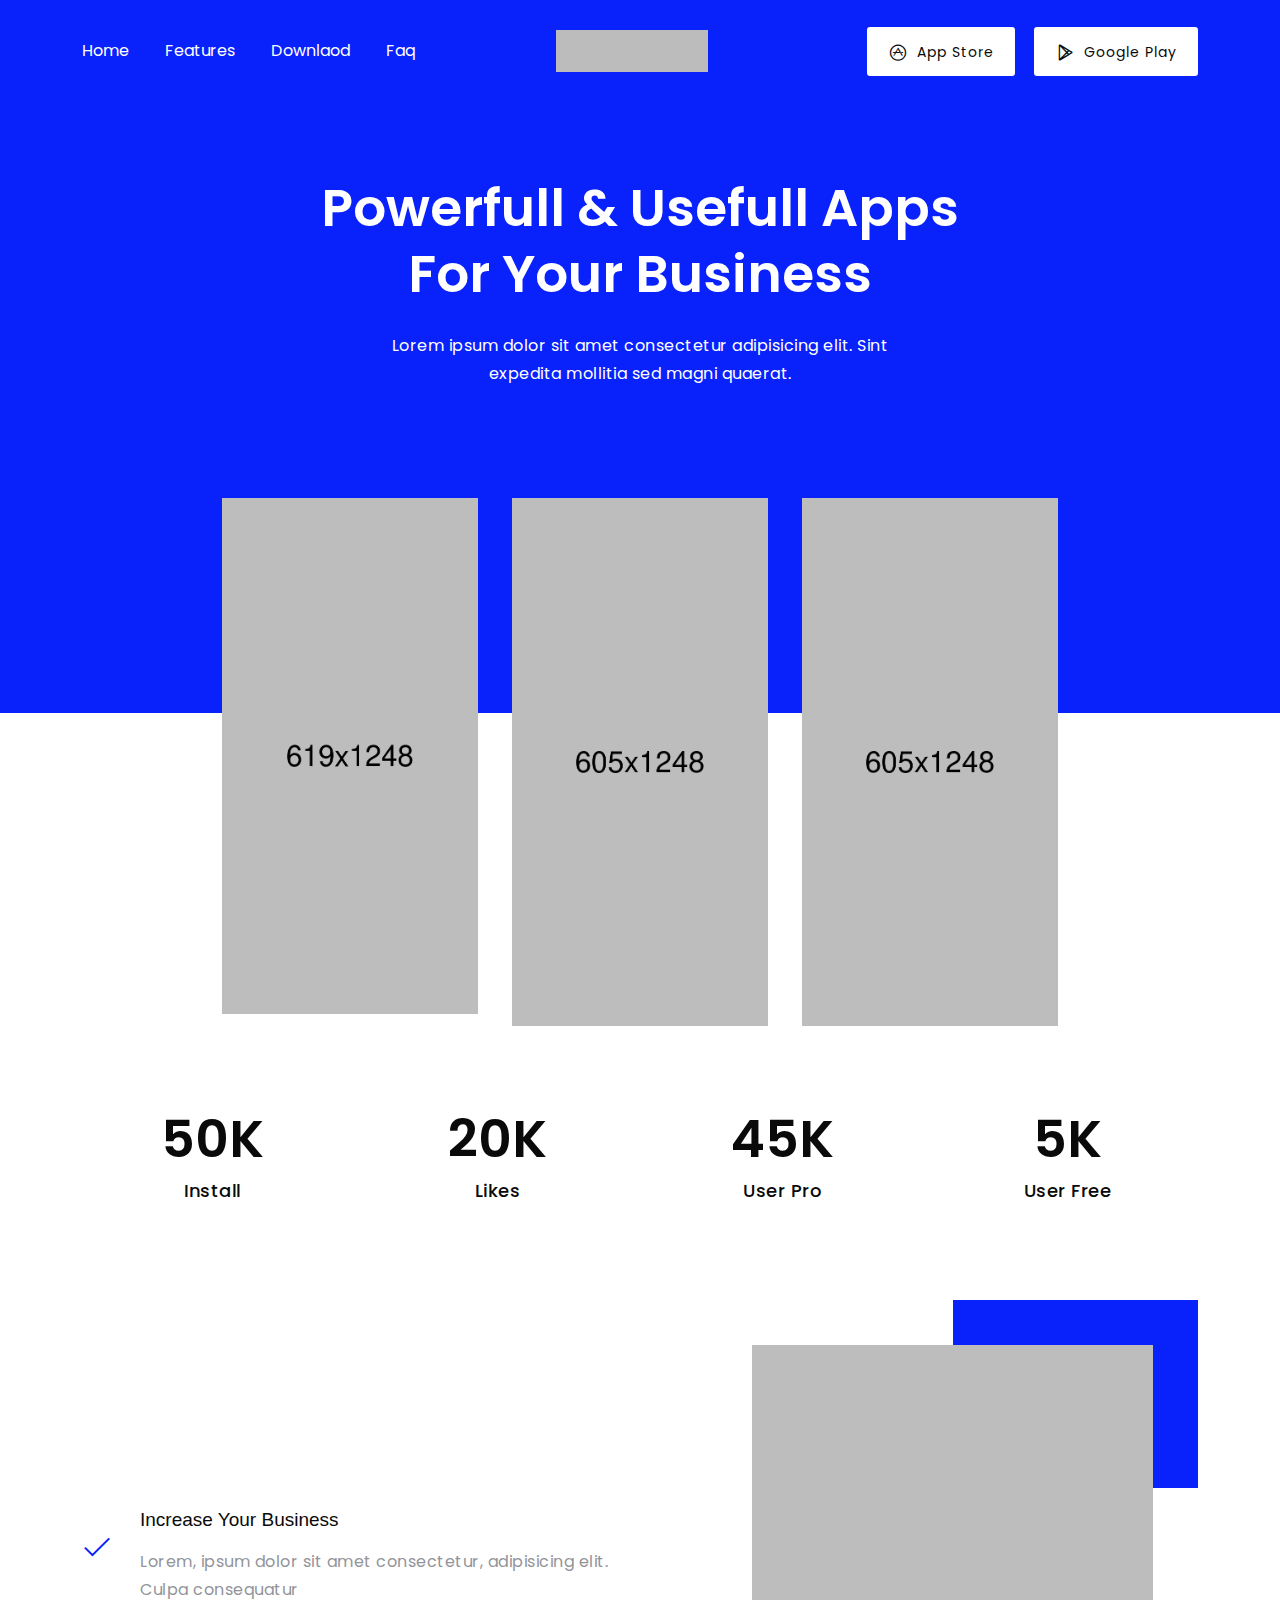
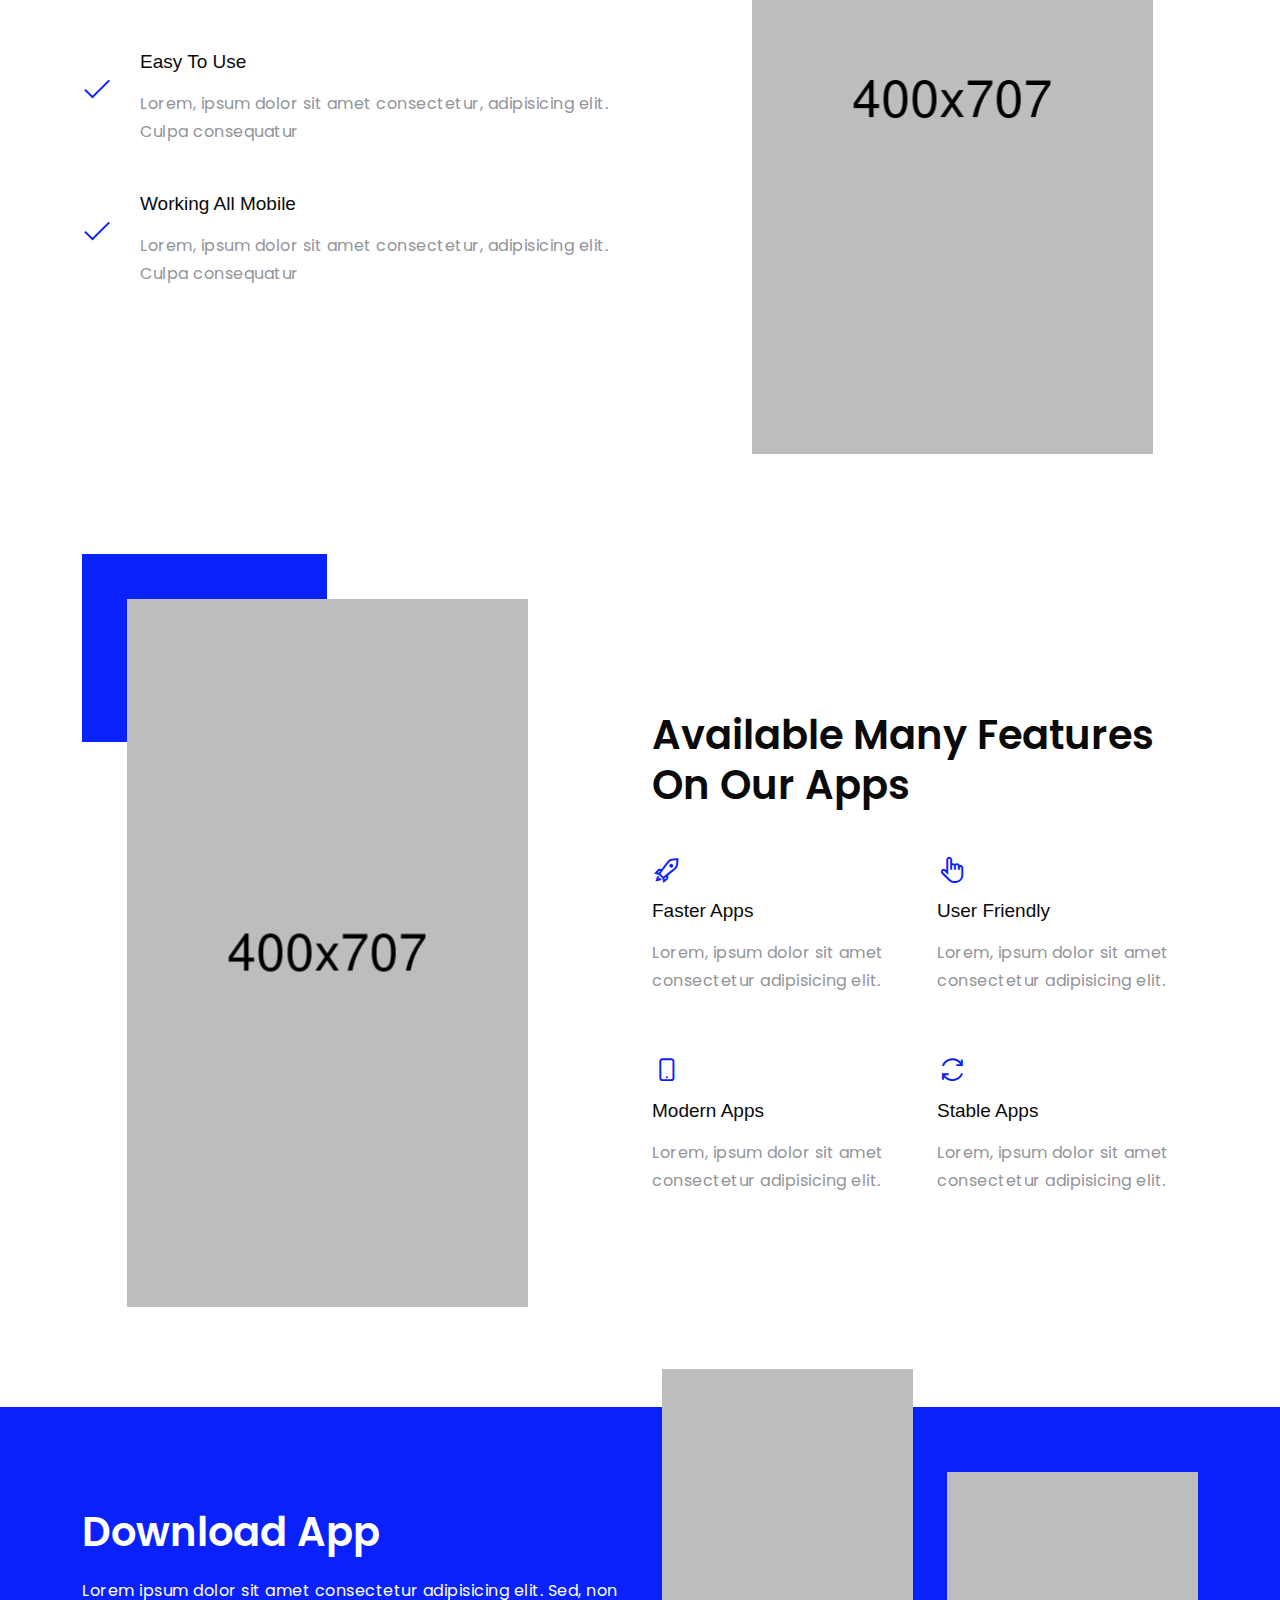
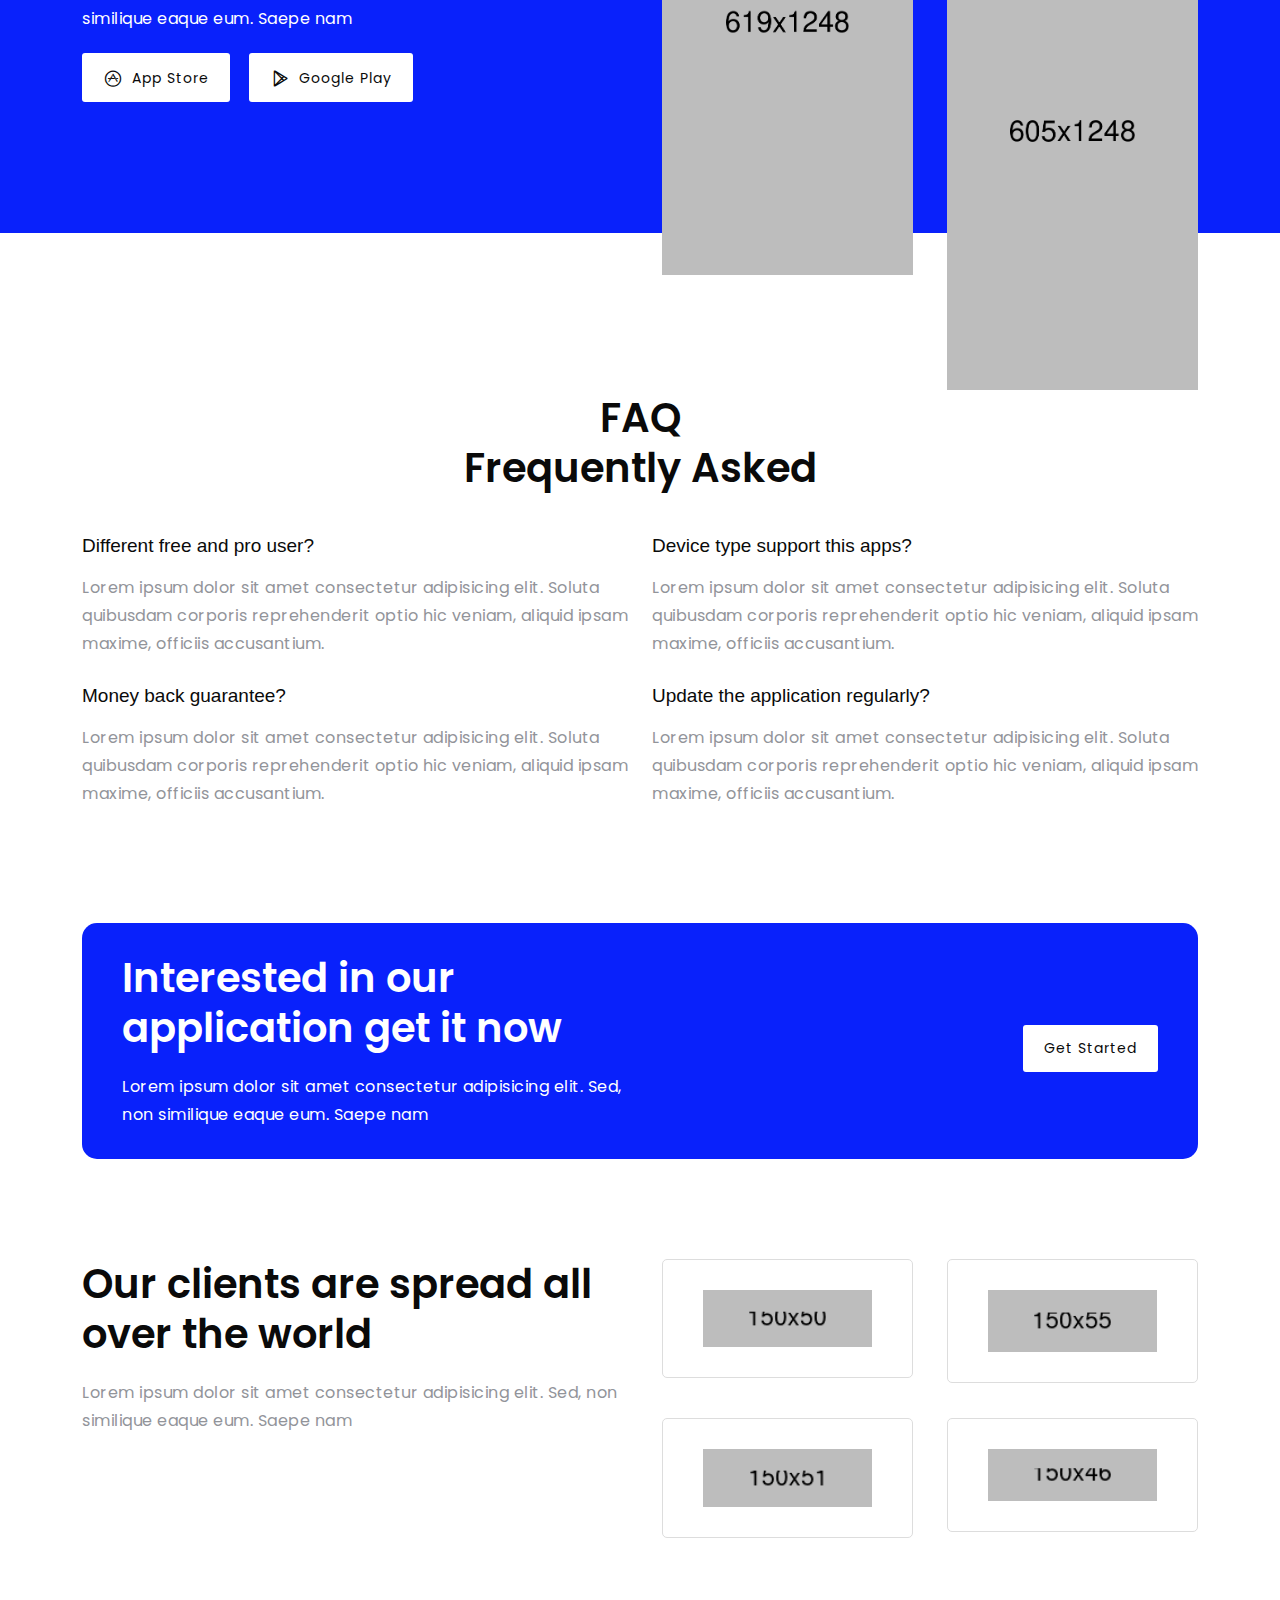
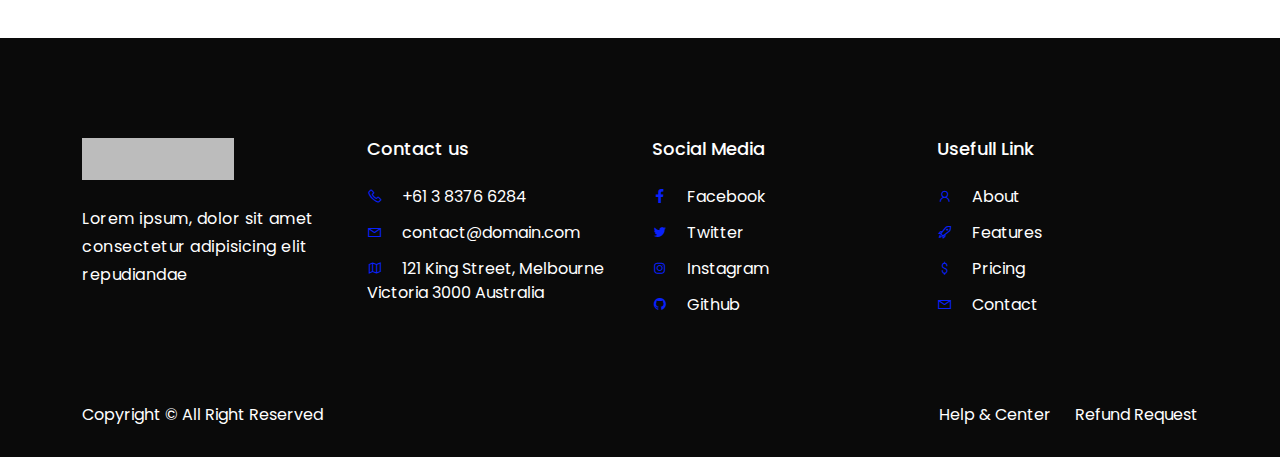
==== public/gesapp/index.html @ 81ef2725 "fixes location of landos" ====
<!DOCTYPE html>
<html lang="zxx">
	<head>
		<meta charset="UTF-8">
		<meta name="viewport" content="width=device-width, initial-scale=1.0">
		<link rel="shortcut icon" href="img/favicon.png">
		<title>GesApp</title>
		<link rel="stylesheet" href="css/bootstrap.min.css">
		<link rel="stylesheet" href="css/line-awesome.min.css">
		<link rel="stylesheet" href="css/magnific-popup.css">
		<link rel="stylesheet" href="css/swiper.min.css">
		<link rel="stylesheet" href="css/style.css">
	</head>
	<body>
		
		<!-- loader -->
		<div class="loader">
	      	<div class="loading">
		        <div class="spinner-border aloader" role="status">
		      		<span class="sr-only"></span>
		    	</div>
		    </div>
	    </div>
		<!-- end loader -->


		<!-- navbar -->
		<div id="navbar" class="navbar navbar-expand-lg justify-content-center">
			<div class="container">

			    <div class="collapse navbar-collapse" id="navbarSupportedContent">
			    	<ul class="navbar-nav nav">
						<li class="nav-item"><a class="nav-link" href="#home">Home</a></li>
						<li class="nav-item"><a class="nav-link" href="#features">Features</a></li>
						<li class="nav-item"><a class="nav-link" href="#download">Downlaod</a></li>
						<li class="nav-item"><a class="nav-link" href="#faq">Faq</a></li>
					</ul>
			    </div>
			    <a href="#" class="navbar-brand"><img src="img/logo.png" alt=""></a>
				<button class="navbar-toggler" type="button" data-bs-toggle="collapse" data-bs-target="#navbarSupportedContent" aria-controls="navbarSupportedContent" aria-expanded="false" aria-label="Toggle navigation">
			        <i class="la la-bars"></i>
			    </button>
			    <ul class="button-navbar">
			    	<li><button class="button"><i class="lab la-app-store"></i>App Store</button></li>
			    	<li><button class="button"><i class="lab la-google-play"></i>Google Play</button></li>
			    </ul>
			</div>
		</div>
		<!-- end navbar -->


		<!-- intro -->
		<div id="home" class="intro">
			<div class="container">
				<div class="content">
					<h1>Powerfull & Usefull Apps</h1>
					<h1>For Your Business</h1>
					<p>Lorem ipsum dolor sit amet consectetur adipisicing elit. Sint expedita mollitia sed magni quaerat. </p>
				</div>
			</div>
		</div>
		<!-- end intro -->

		<!-- intro image -->
		<div class="intro-image">
			<div class="container">
				<div class="row">
					<div class="col-md">
						<img src="img/ss1.png" alt="">
					</div>
					<div class="col-md m-none">
						<img src="img/ss2.png" alt="">
					</div>
					<div class="col-md m-none">
						<img src="img/ss3.png" alt="">
					</div>
				</div>
			</div>
		</div>
		<!-- end intro image -->

		<!-- counter -->
		<div class="counter">
			<div class="container">
				<div class="row">
					<div class="col-md col-6">
						<h1>50K</h1>
						<p>Install</p>
					</div>
					<div class="col-md col-6">
						<h1>20K</h1>
						<p>Likes</p>
					</div>
					<div class="col-md col-6">
						<h1>45K</h1>
						<p>User Pro</p>
					</div>
					<div class="col-md col-6">
						<h1>5K</h1>
						<p>User Free</p>
					</div>
				</div>
			</div>
		</div>
		<!-- end counter -->

		<!-- features -->
		<div id="features" class="features">
			<div class="container">
				<div class="row align-items-center">
					<div class="col-md">
						<div class="content">
							<div class="icon">
								<i class="la la-check"></i>
							</div>
							<div class="text">
								<h5>Increase Your Business</h5>
								<p>Lorem, ipsum dolor sit amet consectetur, adipisicing elit. Culpa consequatur</p>
							</div>
						</div>
						<div class="content">
							<div class="icon">
								<i class="la la-check"></i>
							</div>
							<div class="text">
								<h5>Easy To Use</h5>
								<p>Lorem, ipsum dolor sit amet consectetur, adipisicing elit. Culpa consequatur</p>
							</div>
						</div>
						<div class="content">
							<div class="icon">
								<i class="la la-check"></i>
							</div>
							<div class="text">
								<h5>Working All Mobile</h5>
								<p>Lorem, ipsum dolor sit amet consectetur, adipisicing elit. Culpa consequatur</p>
							</div>
						</div>
					</div>
					<div class="col-md">
						<div class="content-image">
							<img src="img/features1.png" alt="">
						</div>
					</div>
				</div>
			</div>
		</div>
		<!-- end features -->

		<!-- features 02-->
		<div class="features02">
			<div class="container">
				<div class="row align-items-center">
					<div class="col-md">
						<div class="content-image">
							<img src="img/features2.png" alt="">
						</div>
					</div>
					<div class="col-md">
						<h2>Available Many Features On Our Apps</h2>
						<div class="row">
							<div class="col">
								<div class="content">
									<i class="la la-rocket"></i>
						            <h5>Faster Apps</h5>
						            <p>Lorem, ipsum dolor sit amet consectetur adipisicing elit.</p>
								</div>
							</div>
							<div class="col">
								<div class="content">
									<i class="la la-hand-pointer"></i>
						            <h5>User Friendly</h5>
						            <p>Lorem, ipsum dolor sit amet consectetur adipisicing elit.</p>
								</div>
							</div>
						</div>
						<div class="row">
							<div class="col">
								<div class="content">
									<i class="la la-mobile"></i>
						            <h5>Modern Apps</h5>
						            <p>Lorem, ipsum dolor sit amet consectetur adipisicing elit.</p>
								</div>
							</div>
							<div class="col">
								<div class="content">
									<i class="la la-sync"></i>
						            <h5>Stable Apps</h5>
						            <p>Lorem, ipsum dolor sit amet consectetur adipisicing elit.</p>
								</div>
							</div>
						</div>
					</div>
				</div>
			</div>
		</div>
		<!-- end features 02-->

		<!-- download -->
		<div id="download" class="download">
			<div class="container">
				<div class="row">
					<div class="col-md">
						<h2>Download App</h2>
						 <p>Lorem ipsum dolor sit amet consectetur adipisicing elit. Sed, non similique eaque eum. Saepe nam</p>
						 <ul>
					    	<li><button class="button"><i class="lab la-app-store"></i>App Store</button></li>
			    	<li><button class="button"><i class="lab la-google-play"></i>Google Play</button></li>
					    </ul>
					</div>
					<div class="col-md col-second">
						<div class="row">
							<div class="col">
								<img src="img/ss1.png" alt="" class="image1">
							</div>
							<div class="col">
								<img src="img/ss3.png" alt="" class="image2">
							</div>
						</div>
					</div>
				</div>
			</div>
		</div>
		<!-- end download -->

		<!-- faq -->
		<div id="faq" class="faq">
			<div class="container">
				<h2>FAQ</h2>
				<h2>Frequently Asked</h2>
				<div class="row top-row">
					<div class="col-md">
						<h5>Different free and pro user?</h5>
						<p>Lorem ipsum dolor sit amet consectetur adipisicing elit. Soluta quibusdam corporis reprehenderit optio hic veniam, aliquid ipsam maxime, officiis accusantium.</p>
					</div>
					<div class="col-md">
						<h5>Device type support this apps?</h5>
						<p>Lorem ipsum dolor sit amet consectetur adipisicing elit. Soluta quibusdam corporis reprehenderit optio hic veniam, aliquid ipsam maxime, officiis accusantium.</p>
					</div>
				</div>
				<div class="row">
					<div class="col-md">
						<h5>Money back guarantee?</h5>
						<p>Lorem ipsum dolor sit amet consectetur adipisicing elit. Soluta quibusdam corporis reprehenderit optio hic veniam, aliquid ipsam maxime, officiis accusantium.</p>
					</div>
					<div class="col-md">
						<h5>Update the application regularly?</h5>
						<p>Lorem ipsum dolor sit amet consectetur adipisicing elit. Soluta quibusdam corporis reprehenderit optio hic veniam, aliquid ipsam maxime, officiis accusantium.</p>
					</div>
				</div>
			</div>
		</div>
		<!-- end faq -->

		<!-- cta -->
		<div class="cta">
			<div class="container">
				<div class="content">
					<div class="row align-items-center">
						<div class="col-md">
							<h2>Interested in our application get it now</h2>
							<p>Lorem ipsum dolor sit amet consectetur adipisicing elit. Sed, non similique eaque eum. Saepe nam</p>
						</div>
						<div class="col-md">
							<div class="entry">
								<button class="button">Get Started</button>
							</div>
						</div>
					</div>
				</div>
			</div>
		</div>
		<!-- end cta -->

		<!-- clients -->
		<div id="clients" class="clients">
			<div class="container">
				<div class="row">
					<div class="col-md">
						<h2>Our clients are spread all over the world</h2>
						<p>Lorem ipsum dolor sit amet consectetur adipisicing elit. Sed, non similique eaque eum. Saepe nam</p>
					</div>
					<div class="col-md">
						<div class="row row-top">
							<div class="col">
								<div class="content">
									<img src="img/clients1.png" alt="">
								</div>
							</div>
							<div class="col">
								<div class="content">
									<img src="img/clients2.png" alt="">
								</div>
							</div>
						</div>
						<div class="row">
							<div class="col">
								<div class="content">
									<img src="img/clients3.png" alt="">
								</div>
							</div>
							<div class="col">
								<div class="content">
									<img src="img/clients4.png" alt="">
								</div>
							</div>
						</div>
					</div>
				</div>
			</div>
		</div>
		<!-- end clients -->

		<!-- footer -->
		<footer>
			<div class="content">
				<div class="container">
					<div class="row">
						<div class="col-md">
							<img src="img/logo.png" alt="">
							<p>Lorem ipsum, dolor sit amet consectetur adipisicing elit repudiandae</p>
						</div>
						<div class="col-md">
							<h6>Contact us</h6>
							<ul>
								<li><i class="la la-phone"></i>  +61 3 8376 6284 </li>
								<li><i class="la la-envelope"></i>  contact@domain.com </li>
								<li><i class="la la-map"></i>  121 King Street, Melbourne Victoria 3000 Australia </li>
							</ul>
						</div>
						<div class="col-md">
							<h6>Social Media</h6>
							<ul>
								<li><a href=""><i class="la la-facebook"></i> Facebook</a></li>
								<li><a href=""><i class="la la-twitter"></i> Twitter</a></li>
								<li><a href=""><i class="la la-instagram"></i> Instagram</a></li>
								<li><a href=""><i class="la la-github"></i> Github</a></li>
							</ul>
						</div>
						<div class="col-md">
							<h6>Usefull Link</h6>
							<ul>
								<li><a href=""><i class="la la-user"></i> About</a></li>
								<li><a href=""><i class="la la-rocket"></i> Features</a></li>
								<li><a href=""><i class="la la-dollar"></i> Pricing</a></li>
								<li><a href=""><i class="la la-envelope"></i> Contact</a></li>
							</ul>
						</div>
					</div>
				</div>
			</div>
		</footer>
		<!-- end footer -->

		<!-- footer copyright -->
		<div class="footer-cp">
			<div class="container">
				<div class="row">
					<div class="col-md col-12">
						 Copyright © All Right Reserved 
					</div>
					<div class="col-md col-12">
						<ul>
							<li><a href="">Help & Center</a></li>
							<li><a href="">Refund Request</a></li>
						</ul>
					</div>
				</div>
			</div>
		</div>
		<!-- end footer copyright -->


		<!-- script -->
		<script src="js/jquery.min.js"></script>
		<script src="js/bootstrap.bundle.min.js"></script>
		<script src="js/magnific-popup.min.js"></script>
		<script src="js/swiper.min.js"></script>
		<script src="js/main.js"></script>
		
		
	</body>
</html>
---- public/gesapp/css/line-awesome.min.css ----
.la,.lab,.lad,.lal,.lar,.las{-moz-osx-font-smoothing:grayscale;-webkit-font-smoothing:antialiased;display:inline-block;font-style:normal;font-variant:normal;text-rendering:auto;line-height:1}.la-lg{font-size:1.33333em;line-height:.75em;vertical-align:-.0667em}.la-xs{font-size:.75em}.la-sm{font-size:.875em}.la-1x{font-size:1em}.la-2x{font-size:2em}.la-3x{font-size:3em}.la-4x{font-size:4em}.la-5x{font-size:5em}.la-6x{font-size:6em}.la-7x{font-size:7em}.la-8x{font-size:8em}.la-9x{font-size:9em}.la-10x{font-size:10em}.la-fw{text-align:center;width:1.25em}.la-ul{list-style-type:none;margin-left:2.5em;padding-left:0}.la-ul>li{position:relative}.la-li{left:-2em;position:absolute;text-align:center;width:2em;line-height:inherit}.la-border{border:solid .08em #eee;border-radius:.1em;padding:.2em .25em .15em}.la-pull-left{float:left}.la-pull-right{float:right}.la.la-pull-left,.lab.la-pull-left,.lal.la-pull-left,.lar.la-pull-left,.las.la-pull-left{margin-right:.3em}.la.la-pull-right,.lab.la-pull-right,.lal.la-pull-right,.lar.la-pull-right,.las.la-pull-right{margin-left:.3em}.la-spin{-webkit-animation:la-spin 2s infinite linear;animation:la-spin 2s infinite linear}.la-pulse{-webkit-animation:la-spin 1s infinite steps(8);animation:la-spin 1s infinite steps(8)}@-webkit-keyframes la-spin{0%{-webkit-transform:rotate(0);transform:rotate(0)}100%{-webkit-transform:rotate(360deg);transform:rotate(360deg)}}@keyframes la-spin{0%{-webkit-transform:rotate(0);transform:rotate(0)}100%{-webkit-transform:rotate(360deg);transform:rotate(360deg)}}.la-rotate-90{-webkit-transform:rotate(90deg);transform:rotate(90deg)}.la-rotate-180{-webkit-transform:rotate(180deg);transform:rotate(180deg)}.la-rotate-270{-webkit-transform:rotate(270deg);transform:rotate(270deg)}.la-flip-horizontal{-webkit-transform:scale(-1,1);transform:scale(-1,1)}.la-flip-vertical{-webkit-transform:scale(1,-1);transform:scale(1,-1)}.la-flip-both,.la-flip-horizontal.la-flip-vertical{-webkit-transform:scale(-1,-1);transform:scale(-1,-1)}:root .la-flip-both,:root .la-flip-horizontal,:root .la-flip-vertical,:root .la-rotate-180,:root .la-rotate-270,:root .la-rotate-90{-webkit-filter:none;filter:none}.la-stack{display:inline-block;height:2em;line-height:2em;position:relative;vertical-align:middle;width:2.5em}.la-stack-1x,.la-stack-2x{left:0;position:absolute;text-align:center;width:100%}.la-stack-1x{line-height:inherit}.la-stack-2x{font-size:2em}.la-inverse{color:#fff}.la-500px:before{content:"\f26e"}.la-accessible-icon:before{content:"\f368"}.la-accusoft:before{content:"\f369"}.la-acquisitions-incorporated:before{content:"\f6af"}.la-ad:before{content:"\f641"}.la-address-book:before{content:"\f2b9"}.la-address-card:before{content:"\f2bb"}.la-adjust:before{content:"\f042"}.la-adn:before{content:"\f170"}.la-adobe:before{content:"\f778"}.la-adversal:before{content:"\f36a"}.la-affiliatetheme:before{content:"\f36b"}.la-air-freshener:before{content:"\f5d0"}.la-airbnb:before{content:"\f834"}.la-algolia:before{content:"\f36c"}.la-align-center:before{content:"\f037"}.la-align-justify:before{content:"\f039"}.la-align-left:before{content:"\f036"}.la-align-right:before{content:"\f038"}.la-alipay:before{content:"\f642"}.la-allergies:before{content:"\f461"}.la-amazon:before{content:"\f270"}.la-amazon-pay:before{content:"\f42c"}.la-ambulance:before{content:"\f0f9"}.la-american-sign-language-interpreting:before{content:"\f2a3"}.la-amilia:before{content:"\f36d"}.la-anchor:before{content:"\f13d"}.la-android:before{content:"\f17b"}.la-angellist:before{content:"\f209"}.la-angle-double-down:before{content:"\f103"}.la-angle-double-left:before{content:"\f100"}.la-angle-double-right:before{content:"\f101"}.la-angle-double-up:before{content:"\f102"}.la-angle-down:before{content:"\f107"}.la-angle-left:before{content:"\f104"}.la-angle-right:before{content:"\f105"}.la-angle-up:before{content:"\f106"}.la-angry:before{content:"\f556"}.la-angrycreative:before{content:"\f36e"}.la-angular:before{content:"\f420"}.la-ankh:before{content:"\f644"}.la-app-store:before{content:"\f36f"}.la-app-store-ios:before{content:"\f370"}.la-apper:before{content:"\f371"}.la-apple:before{content:"\f179"}.la-apple-alt:before{content:"\f5d1"}.la-apple-pay:before{content:"\f415"}.la-archive:before{content:"\f187"}.la-archway:before{content:"\f557"}.la-arrow-alt-circle-down:before{content:"\f358"}.la-arrow-alt-circle-left:before{content:"\f359"}.la-arrow-alt-circle-right:before{content:"\f35a"}.la-arrow-alt-circle-up:before{content:"\f35b"}.la-arrow-circle-down:before{content:"\f0ab"}.la-arrow-circle-left:before{content:"\f0a8"}.la-arrow-circle-right:before{content:"\f0a9"}.la-arrow-circle-up:before{content:"\f0aa"}.la-arrow-down:before{content:"\f063"}.la-arrow-left:before{content:"\f060"}.la-arrow-right:before{content:"\f061"}.la-arrow-up:before{content:"\f062"}.la-arrows-alt:before{content:"\f0b2"}.la-arrows-alt-h:before{content:"\f337"}.la-arrows-alt-v:before{content:"\f338"}.la-artstation:before{content:"\f77a"}.la-assistive-listening-systems:before{content:"\f2a2"}.la-asterisk:before{content:"\f069"}.la-asymmetrik:before{content:"\f372"}.la-at:before{content:"\f1fa"}.la-atlas:before{content:"\f558"}.la-atlassian:before{content:"\f77b"}.la-atom:before{content:"\f5d2"}.la-audible:before{content:"\f373"}.la-audio-description:before{content:"\f29e"}.la-autoprefixer:before{content:"\f41c"}.la-avianex:before{content:"\f374"}.la-aviato:before{content:"\f421"}.la-award:before{content:"\f559"}.la-aws:before{content:"\f375"}.la-baby:before{content:"\f77c"}.la-baby-carriage:before{content:"\f77d"}.la-backspace:before{content:"\f55a"}.la-backward:before{content:"\f04a"}.la-bacon:before{content:"\f7e5"}.la-balance-scale:before{content:"\f24e"}.la-balance-scale-left:before{content:"\f515"}.la-balance-scale-right:before{content:"\f516"}.la-ban:before{content:"\f05e"}.la-band-aid:before{content:"\f462"}.la-bandcamp:before{content:"\f2d5"}.la-barcode:before{content:"\f02a"}.la-bars:before{content:"\f0c9"}.la-baseball-ball:before{content:"\f433"}.la-basketball-ball:before{content:"\f434"}.la-bath:before{content:"\f2cd"}.la-battery-empty:before{content:"\f244"}.la-battery-full:before{content:"\f240"}.la-battery-half:before{content:"\f242"}.la-battery-quarter:before{content:"\f243"}.la-battery-three-quarters:before{content:"\f241"}.la-battle-net:before{content:"\f835"}.la-bed:before{content:"\f236"}.la-beer:before{content:"\f0fc"}.la-behance:before{content:"\f1b4"}.la-behance-square:before{content:"\f1b5"}.la-bell:before{content:"\f0f3"}.la-bell-slash:before{content:"\f1f6"}.la-bezier-curve:before{content:"\f55b"}.la-bible:before{content:"\f647"}.la-bicycle:before{content:"\f206"}.la-biking:before{content:"\f84a"}.la-bimobject:before{content:"\f378"}.la-binoculars:before{content:"\f1e5"}.la-biohazard:before{content:"\f780"}.la-birthday-cake:before{content:"\f1fd"}.la-bitbucket:before{content:"\f171"}.la-bitcoin:before{content:"\f379"}.la-bity:before{content:"\f37a"}.la-black-tie:before{content:"\f27e"}.la-blackberry:before{content:"\f37b"}.la-blender:before{content:"\f517"}.la-blender-phone:before{content:"\f6b6"}.la-blind:before{content:"\f29d"}.la-blog:before{content:"\f781"}.la-blogger:before{content:"\f37c"}.la-blogger-b:before{content:"\f37d"}.la-bluetooth:before{content:"\f293"}.la-bluetooth-b:before{content:"\f294"}.la-bold:before{content:"\f032"}.la-bolt:before{content:"\f0e7"}.la-bomb:before{content:"\f1e2"}.la-bone:before{content:"\f5d7"}.la-bong:before{content:"\f55c"}.la-book:before{content:"\f02d"}.la-book-dead:before{content:"\f6b7"}.la-book-medical:before{content:"\f7e6"}.la-book-open:before{content:"\f518"}.la-book-reader:before{content:"\f5da"}.la-bookmark:before{content:"\f02e"}.la-bootstrap:before{content:"\f836"}.la-border-all:before{content:"\f84c"}.la-border-none:before{content:"\f850"}.la-border-style:before{content:"\f853"}.la-bowling-ball:before{content:"\f436"}.la-box:before{content:"\f466"}.la-box-open:before{content:"\f49e"}.la-boxes:before{content:"\f468"}.la-braille:before{content:"\f2a1"}.la-brain:before{content:"\f5dc"}.la-bread-slice:before{content:"\f7ec"}.la-briefcase:before{content:"\f0b1"}.la-briefcase-medical:before{content:"\f469"}.la-broadcast-tower:before{content:"\f519"}.la-broom:before{content:"\f51a"}.la-brush:before{content:"\f55d"}.la-btc:before{content:"\f15a"}.la-buffer:before{content:"\f837"}.la-bug:before{content:"\f188"}.la-building:before{content:"\f1ad"}.la-bullhorn:before{content:"\f0a1"}.la-bullseye:before{content:"\f140"}.la-burn:before{content:"\f46a"}.la-buromobelexperte:before{content:"\f37f"}.la-bus:before{content:"\f207"}.la-bus-alt:before{content:"\f55e"}.la-business-time:before{content:"\f64a"}.la-buy-n-large:before{content:"\f8a6"}.la-buysellads:before{content:"\f20d"}.la-calculator:before{content:"\f1ec"}.la-calendar:before{content:"\f133"}.la-calendar-alt:before{content:"\f073"}.la-calendar-check:before{content:"\f274"}.la-calendar-day:before{content:"\f783"}.la-calendar-minus:before{content:"\f272"}.la-calendar-plus:before{content:"\f271"}.la-calendar-times:before{content:"\f273"}.la-calendar-week:before{content:"\f784"}.la-camera:before{content:"\f030"}.la-camera-retro:before{content:"\f083"}.la-campground:before{content:"\f6bb"}.la-canadian-maple-leaf:before{content:"\f785"}.la-candy-cane:before{content:"\f786"}.la-cannabis:before{content:"\f55f"}.la-capsules:before{content:"\f46b"}.la-car:before{content:"\f1b9"}.la-car-alt:before{content:"\f5de"}.la-car-battery:before{content:"\f5df"}.la-car-crash:before{content:"\f5e1"}.la-car-side:before{content:"\f5e4"}.la-caret-down:before{content:"\f0d7"}.la-caret-left:before{content:"\f0d9"}.la-caret-right:before{content:"\f0da"}.la-caret-square-down:before{content:"\f150"}.la-caret-square-left:before{content:"\f191"}.la-caret-square-right:before{content:"\f152"}.la-caret-square-up:before{content:"\f151"}.la-caret-up:before{content:"\f0d8"}.la-carrot:before{content:"\f787"}.la-cart-arrow-down:before{content:"\f218"}.la-cart-plus:before{content:"\f217"}.la-cash-register:before{content:"\f788"}.la-cat:before{content:"\f6be"}.la-cc-amazon-pay:before{content:"\f42d"}.la-cc-amex:before{content:"\f1f3"}.la-cc-apple-pay:before{content:"\f416"}.la-cc-diners-club:before{content:"\f24c"}.la-cc-discover:before{content:"\f1f2"}.la-cc-jcb:before{content:"\f24b"}.la-cc-mastercard:before{content:"\f1f1"}.la-cc-paypal:before{content:"\f1f4"}.la-cc-stripe:before{content:"\f1f5"}.la-cc-visa:before{content:"\f1f0"}.la-centercode:before{content:"\f380"}.la-centos:before{content:"\f789"}.la-certificate:before{content:"\f0a3"}.la-chair:before{content:"\f6c0"}.la-chalkboard:before{content:"\f51b"}.la-chalkboard-teacher:before{content:"\f51c"}.la-charging-station:before{content:"\f5e7"}.la-chart-area:before{content:"\f1fe"}.la-chart-bar:before{content:"\f080"}.la-chart-line:before{content:"\f201"}.la-chart-pie:before{content:"\f200"}.la-check:before{content:"\f00c"}.la-check-circle:before{content:"\f058"}.la-check-double:before{content:"\f560"}.la-check-square:before{content:"\f14a"}.la-cheese:before{content:"\f7ef"}.la-chess:before{content:"\f439"}.la-chess-bishop:before{content:"\f43a"}.la-chess-board:before{content:"\f43c"}.la-chess-king:before{content:"\f43f"}.la-chess-knight:before{content:"\f441"}.la-chess-pawn:before{content:"\f443"}.la-chess-queen:before{content:"\f445"}.la-chess-rook:before{content:"\f447"}.la-chevron-circle-down:before{content:"\f13a"}.la-chevron-circle-left:before{content:"\f137"}.la-chevron-circle-right:before{content:"\f138"}.la-chevron-circle-up:before{content:"\f139"}.la-chevron-down:before{content:"\f078"}.la-chevron-left:before{content:"\f053"}.la-chevron-right:before{content:"\f054"}.la-chevron-up:before{content:"\f077"}.la-child:before{content:"\f1ae"}.la-chrome:before{content:"\f268"}.la-chromecast:before{content:"\f838"}.la-church:before{content:"\f51d"}.la-circle:before{content:"\f111"}.la-circle-notch:before{content:"\f1ce"}.la-city:before{content:"\f64f"}.la-clinic-medical:before{content:"\f7f2"}.la-clipboard:before{content:"\f328"}.la-clipboard-check:before{content:"\f46c"}.la-clipboard-list:before{content:"\f46d"}.la-clock:before{content:"\f017"}.la-clone:before{content:"\f24d"}.la-closed-captioning:before{content:"\f20a"}.la-cloud:before{content:"\f0c2"}.la-cloud-download-alt:before{content:"\f381"}.la-cloud-meatball:before{content:"\f73b"}.la-cloud-moon:before{content:"\f6c3"}.la-cloud-moon-rain:before{content:"\f73c"}.la-cloud-rain:before{content:"\f73d"}.la-cloud-showers-heavy:before{content:"\f740"}.la-cloud-sun:before{content:"\f6c4"}.la-cloud-sun-rain:before{content:"\f743"}.la-cloud-upload-alt:before{content:"\f382"}.la-cloudscale:before{content:"\f383"}.la-cloudsmith:before{content:"\f384"}.la-cloudversify:before{content:"\f385"}.la-cocktail:before{content:"\f561"}.la-code:before{content:"\f121"}.la-code-branch:before{content:"\f126"}.la-codepen:before{content:"\f1cb"}.la-codiepie:before{content:"\f284"}.la-coffee:before{content:"\f0f4"}.la-cog:before{content:"\f013"}.la-cogs:before{content:"\f085"}.la-coins:before{content:"\f51e"}.la-columns:before{content:"\f0db"}.la-comment:before{content:"\f075"}.la-comment-alt:before{content:"\f27a"}.la-comment-dollar:before{content:"\f651"}.la-comment-dots:before{content:"\f4ad"}.la-comment-medical:before{content:"\f7f5"}.la-comment-slash:before{content:"\f4b3"}.la-comments:before{content:"\f086"}.la-comments-dollar:before{content:"\f653"}.la-compact-disc:before{content:"\f51f"}.la-compass:before{content:"\f14e"}.la-compress:before{content:"\f066"}.la-compress-arrows-alt:before{content:"\f78c"}.la-concierge-bell:before{content:"\f562"}.la-confluence:before{content:"\f78d"}.la-connectdevelop:before{content:"\f20e"}.la-contao:before{content:"\f26d"}.la-cookie:before{content:"\f563"}.la-cookie-bite:before{content:"\f564"}.la-copy:before{content:"\f0c5"}.la-copyright:before{content:"\f1f9"}.la-cotton-bureau:before{content:"\f89e"}.la-couch:before{content:"\f4b8"}.la-cpanel:before{content:"\f388"}.la-creative-commons:before{content:"\f25e"}.la-creative-commons-by:before{content:"\f4e7"}.la-creative-commons-nc:before{content:"\f4e8"}.la-creative-commons-nc-eu:before{content:"\f4e9"}.la-creative-commons-nc-jp:before{content:"\f4ea"}.la-creative-commons-nd:before{content:"\f4eb"}.la-creative-commons-pd:before{content:"\f4ec"}.la-creative-commons-pd-alt:before{content:"\f4ed"}.la-creative-commons-remix:before{content:"\f4ee"}.la-creative-commons-sa:before{content:"\f4ef"}.la-creative-commons-sampling:before{content:"\f4f0"}.la-creative-commons-sampling-plus:before{content:"\f4f1"}.la-creative-commons-share:before{content:"\f4f2"}.la-creative-commons-zero:before{content:"\f4f3"}.la-credit-card:before{content:"\f09d"}.la-critical-role:before{content:"\f6c9"}.la-crop:before{content:"\f125"}.la-crop-alt:before{content:"\f565"}.la-cross:before{content:"\f654"}.la-crosshairs:before{content:"\f05b"}.la-crow:before{content:"\f520"}.la-crown:before{content:"\f521"}.la-crutch:before{content:"\f7f7"}.la-css3:before{content:"\f13c"}.la-css3-alt:before{content:"\f38b"}.la-cube:before{content:"\f1b2"}.la-cubes:before{content:"\f1b3"}.la-cut:before{content:"\f0c4"}.la-cuttlefish:before{content:"\f38c"}.la-d-and-d:before{content:"\f38d"}.la-d-and-d-beyond:before{content:"\f6ca"}.la-dashcube:before{content:"\f210"}.la-database:before{content:"\f1c0"}.la-deaf:before{content:"\f2a4"}.la-delicious:before{content:"\f1a5"}.la-democrat:before{content:"\f747"}.la-deploydog:before{content:"\f38e"}.la-deskpro:before{content:"\f38f"}.la-desktop:before{content:"\f108"}.la-dev:before{content:"\f6cc"}.la-deviantart:before{content:"\f1bd"}.la-dharmachakra:before{content:"\f655"}.la-dhl:before{content:"\f790"}.la-diagnoses:before{content:"\f470"}.la-diaspora:before{content:"\f791"}.la-dice:before{content:"\f522"}.la-dice-d20:before{content:"\f6cf"}.la-dice-d6:before{content:"\f6d1"}.la-dice-five:before{content:"\f523"}.la-dice-four:before{content:"\f524"}.la-dice-one:before{content:"\f525"}.la-dice-six:before{content:"\f526"}.la-dice-three:before{content:"\f527"}.la-dice-two:before{content:"\f528"}.la-digg:before{content:"\f1a6"}.la-digital-ocean:before{content:"\f391"}.la-digital-tachograph:before{content:"\f566"}.la-directions:before{content:"\f5eb"}.la-discord:before{content:"\f392"}.la-discourse:before{content:"\f393"}.la-divide:before{content:"\f529"}.la-dizzy:before{content:"\f567"}.la-dna:before{content:"\f471"}.la-dochub:before{content:"\f394"}.la-docker:before{content:"\f395"}.la-dog:before{content:"\f6d3"}.la-dollar-sign:before{content:"\f155"}.la-dolly:before{content:"\f472"}.la-dolly-flatbed:before{content:"\f474"}.la-donate:before{content:"\f4b9"}.la-door-closed:before{content:"\f52a"}.la-door-open:before{content:"\f52b"}.la-dot-circle:before{content:"\f192"}.la-dove:before{content:"\f4ba"}.la-download:before{content:"\f019"}.la-draft2digital:before{content:"\f396"}.la-drafting-compass:before{content:"\f568"}.la-dragon:before{content:"\f6d5"}.la-draw-polygon:before{content:"\f5ee"}.la-dribbble:before{content:"\f17d"}.la-dribbble-square:before{content:"\f397"}.la-dropbox:before{content:"\f16b"}.la-drum:before{content:"\f569"}.la-drum-steelpan:before{content:"\f56a"}.la-drumstick-bite:before{content:"\f6d7"}.la-drupal:before{content:"\f1a9"}.la-dumbbell:before{content:"\f44b"}.la-dumpster:before{content:"\f793"}.la-dumpster-fire:before{content:"\f794"}.la-dungeon:before{content:"\f6d9"}.la-dyalog:before{content:"\f399"}.la-earlybirds:before{content:"\f39a"}.la-ebay:before{content:"\f4f4"}.la-edge:before{content:"\f282"}.la-edit:before{content:"\f044"}.la-egg:before{content:"\f7fb"}.la-eject:before{content:"\f052"}.la-elementor:before{content:"\f430"}.la-ellipsis-h:before{content:"\f141"}.la-ellipsis-v:before{content:"\f142"}.la-ello:before{content:"\f5f1"}.la-ember:before{content:"\f423"}.la-empire:before{content:"\f1d1"}.la-envelope:before{content:"\f0e0"}.la-envelope-open:before{content:"\f2b6"}.la-envelope-open-text:before{content:"\f658"}.la-envelope-square:before{content:"\f199"}.la-envira:before{content:"\f299"}.la-equals:before{content:"\f52c"}.la-eraser:before{content:"\f12d"}.la-erlang:before{content:"\f39d"}.la-ethereum:before{content:"\f42e"}.la-ethernet:before{content:"\f796"}.la-etsy:before{content:"\f2d7"}.la-euro-sign:before{content:"\f153"}.la-evernote:before{content:"\f839"}.la-exchange-alt:before{content:"\f362"}.la-exclamation:before{content:"\f12a"}.la-exclamation-circle:before{content:"\f06a"}.la-exclamation-triangle:before{content:"\f071"}.la-expand:before{content:"\f065"}.la-expand-arrows-alt:before{content:"\f31e"}.la-expeditedssl:before{content:"\f23e"}.la-external-link-alt:before{content:"\f35d"}.la-external-link-square-alt:before{content:"\f360"}.la-eye:before{content:"\f06e"}.la-eye-dropper:before{content:"\f1fb"}.la-eye-slash:before{content:"\f070"}.la-facebook:before{content:"\f09a"}.la-facebook-f:before{content:"\f39e"}.la-facebook-messenger:before{content:"\f39f"}.la-facebook-square:before{content:"\f082"}.la-fan:before{content:"\f863"}.la-fantasy-flight-games:before{content:"\f6dc"}.la-fast-backward:before{content:"\f049"}.la-fast-forward:before{content:"\f050"}.la-fax:before{content:"\f1ac"}.la-feather:before{content:"\f52d"}.la-feather-alt:before{content:"\f56b"}.la-fedex:before{content:"\f797"}.la-fedora:before{content:"\f798"}.la-female:before{content:"\f182"}.la-fighter-jet:before{content:"\f0fb"}.la-figma:before{content:"\f799"}.la-file:before{content:"\f15b"}.la-file-alt:before{content:"\f15c"}.la-file-archive:before{content:"\f1c6"}.la-file-audio:before{content:"\f1c7"}.la-file-code:before{content:"\f1c9"}.la-file-contract:before{content:"\f56c"}.la-file-csv:before{content:"\f6dd"}.la-file-download:before{content:"\f56d"}.la-file-excel:before{content:"\f1c3"}.la-file-export:before{content:"\f56e"}.la-file-image:before{content:"\f1c5"}.la-file-import:before{content:"\f56f"}.la-file-invoice:before{content:"\f570"}.la-file-invoice-dollar:before{content:"\f571"}.la-file-medical:before{content:"\f477"}.la-file-medical-alt:before{content:"\f478"}.la-file-pdf:before{content:"\f1c1"}.la-file-powerpoint:before{content:"\f1c4"}.la-file-prescription:before{content:"\f572"}.la-file-signature:before{content:"\f573"}.la-file-upload:before{content:"\f574"}.la-file-video:before{content:"\f1c8"}.la-file-word:before{content:"\f1c2"}.la-fill:before{content:"\f575"}.la-fill-drip:before{content:"\f576"}.la-film:before{content:"\f008"}.la-filter:before{content:"\f0b0"}.la-fingerprint:before{content:"\f577"}.la-fire:before{content:"\f06d"}.la-fire-alt:before{content:"\f7e4"}.la-fire-extinguisher:before{content:"\f134"}.la-firefox:before{content:"\f269"}.la-first-aid:before{content:"\f479"}.la-first-order:before{content:"\f2b0"}.la-first-order-alt:before{content:"\f50a"}.la-firstdraft:before{content:"\f3a1"}.la-fish:before{content:"\f578"}.la-fist-raised:before{content:"\f6de"}.la-flag:before{content:"\f024"}.la-flag-checkered:before{content:"\f11e"}.la-flag-usa:before{content:"\f74d"}.la-flask:before{content:"\f0c3"}.la-flickr:before{content:"\f16e"}.la-flipboard:before{content:"\f44d"}.la-flushed:before{content:"\f579"}.la-fly:before{content:"\f417"}.la-folder:before{content:"\f07b"}.la-folder-minus:before{content:"\f65d"}.la-folder-open:before{content:"\f07c"}.la-folder-plus:before{content:"\f65e"}.la-font:before{content:"\f031"}.la-font-awesome:before{content:"\f2b4"}.la-font-awesome-alt:before{content:"\f35c"}.la-font-awesome-flag:before{content:"\f425"}.la-font-awesome-logo-full:before{content:"\f4e6"}.la-fonticons:before{content:"\f280"}.la-fonticons-fi:before{content:"\f3a2"}.la-football-ball:before{content:"\f44e"}.la-fort-awesome:before{content:"\f286"}.la-fort-awesome-alt:before{content:"\f3a3"}.la-forumbee:before{content:"\f211"}.la-forward:before{content:"\f04e"}.la-foursquare:before{content:"\f180"}.la-free-code-camp:before{content:"\f2c5"}.la-freebsd:before{content:"\f3a4"}.la-frog:before{content:"\f52e"}.la-frown:before{content:"\f119"}.la-frown-open:before{content:"\f57a"}.la-fulcrum:before{content:"\f50b"}.la-funnel-dollar:before{content:"\f662"}.la-futbol:before{content:"\f1e3"}.la-galactic-republic:before{content:"\f50c"}.la-galactic-senate:before{content:"\f50d"}.la-gamepad:before{content:"\f11b"}.la-gas-pump:before{content:"\f52f"}.la-gavel:before{content:"\f0e3"}.la-gem:before{content:"\f3a5"}.la-genderless:before{content:"\f22d"}.la-get-pocket:before{content:"\f265"}.la-gg:before{content:"\f260"}.la-gg-circle:before{content:"\f261"}.la-ghost:before{content:"\f6e2"}.la-gift:before{content:"\f06b"}.la-gifts:before{content:"\f79c"}.la-git:before{content:"\f1d3"}.la-git-alt:before{content:"\f841"}.la-git-square:before{content:"\f1d2"}.la-github:before{content:"\f09b"}.la-github-alt:before{content:"\f113"}.la-github-square:before{content:"\f092"}.la-gitkraken:before{content:"\f3a6"}.la-gitlab:before{content:"\f296"}.la-gitter:before{content:"\f426"}.la-glass-cheers:before{content:"\f79f"}.la-glass-martini:before{content:"\f000"}.la-glass-martini-alt:before{content:"\f57b"}.la-glass-whiskey:before{content:"\f7a0"}.la-glasses:before{content:"\f530"}.la-glide:before{content:"\f2a5"}.la-glide-g:before{content:"\f2a6"}.la-globe:before{content:"\f0ac"}.la-globe-africa:before{content:"\f57c"}.la-globe-americas:before{content:"\f57d"}.la-globe-asia:before{content:"\f57e"}.la-globe-europe:before{content:"\f7a2"}.la-gofore:before{content:"\f3a7"}.la-golf-ball:before{content:"\f450"}.la-goodreads:before{content:"\f3a8"}.la-goodreads-g:before{content:"\f3a9"}.la-google:before{content:"\f1a0"}.la-google-drive:before{content:"\f3aa"}.la-google-play:before{content:"\f3ab"}.la-google-plus:before{content:"\f2b3"}.la-google-plus-g:before{content:"\f0d5"}.la-google-plus-square:before{content:"\f0d4"}.la-google-wallet:before{content:"\f1ee"}.la-gopuram:before{content:"\f664"}.la-graduation-cap:before{content:"\f19d"}.la-gratipay:before{content:"\f184"}.la-grav:before{content:"\f2d6"}.la-greater-than:before{content:"\f531"}.la-greater-than-equal:before{content:"\f532"}.la-grimace:before{content:"\f57f"}.la-grin:before{content:"\f580"}.la-grin-alt:before{content:"\f581"}.la-grin-beam:before{content:"\f582"}.la-grin-beam-sweat:before{content:"\f583"}.la-grin-hearts:before{content:"\f584"}.la-grin-squint:before{content:"\f585"}.la-grin-squint-tears:before{content:"\f586"}.la-grin-stars:before{content:"\f587"}.la-grin-tears:before{content:"\f588"}.la-grin-tongue:before{content:"\f589"}.la-grin-tongue-squint:before{content:"\f58a"}.la-grin-tongue-wink:before{content:"\f58b"}.la-grin-wink:before{content:"\f58c"}.la-grip-horizontal:before{content:"\f58d"}.la-grip-lines:before{content:"\f7a4"}.la-grip-lines-vertical:before{content:"\f7a5"}.la-grip-vertical:before{content:"\f58e"}.la-gripfire:before{content:"\f3ac"}.la-grunt:before{content:"\f3ad"}.la-guitar:before{content:"\f7a6"}.la-gulp:before{content:"\f3ae"}.la-h-square:before{content:"\f0fd"}.la-hacker-news:before{content:"\f1d4"}.la-hacker-news-square:before{content:"\f3af"}.la-hackerrank:before{content:"\f5f7"}.la-hamburger:before{content:"\f805"}.la-hammer:before{content:"\f6e3"}.la-hamsa:before{content:"\f665"}.la-hand-holding:before{content:"\f4bd"}.la-hand-holding-heart:before{content:"\f4be"}.la-hand-holding-usd:before{content:"\f4c0"}.la-hand-lizard:before{content:"\f258"}.la-hand-middle-finger:before{content:"\f806"}.la-hand-paper:before{content:"\f256"}.la-hand-peace:before{content:"\f25b"}.la-hand-point-down:before{content:"\f0a7"}.la-hand-point-left:before{content:"\f0a5"}.la-hand-point-right:before{content:"\f0a4"}.la-hand-point-up:before{content:"\f0a6"}.la-hand-pointer:before{content:"\f25a"}.la-hand-rock:before{content:"\f255"}.la-hand-scissors:before{content:"\f257"}.la-hand-spock:before{content:"\f259"}.la-hands:before{content:"\f4c2"}.la-hands-helping:before{content:"\f4c4"}.la-handshake:before{content:"\f2b5"}.la-hanukiah:before{content:"\f6e6"}.la-hard-hat:before{content:"\f807"}.la-hashtag:before{content:"\f292"}.la-hat-cowboy:before{content:"\f8c0"}.la-hat-cowboy-side:before{content:"\f8c1"}.la-hat-wizard:before{content:"\f6e8"}.la-haykal:before{content:"\f666"}.la-hdd:before{content:"\f0a0"}.la-heading:before{content:"\f1dc"}.la-headphones:before{content:"\f025"}.la-headphones-alt:before{content:"\f58f"}.la-headset:before{content:"\f590"}.la-heart:before{content:"\f004"}.la-heart-broken:before{content:"\f7a9"}.la-heartbeat:before{content:"\f21e"}.la-helicopter:before{content:"\f533"}.la-highlighter:before{content:"\f591"}.la-hiking:before{content:"\f6ec"}.la-hippo:before{content:"\f6ed"}.la-hips:before{content:"\f452"}.la-hire-a-helper:before{content:"\f3b0"}.la-history:before{content:"\f1da"}.la-hockey-puck:before{content:"\f453"}.la-holly-berry:before{content:"\f7aa"}.la-home:before{content:"\f015"}.la-hooli:before{content:"\f427"}.la-hornbill:before{content:"\f592"}.la-horse:before{content:"\f6f0"}.la-horse-head:before{content:"\f7ab"}.la-hospital:before{content:"\f0f8"}.la-hospital-alt:before{content:"\f47d"}.la-hospital-symbol:before{content:"\f47e"}.la-hot-tub:before{content:"\f593"}.la-hotdog:before{content:"\f80f"}.la-hotel:before{content:"\f594"}.la-hotjar:before{content:"\f3b1"}.la-hourglass:before{content:"\f254"}.la-hourglass-end:before{content:"\f253"}.la-hourglass-half:before{content:"\f252"}.la-hourglass-start:before{content:"\f251"}.la-house-damage:before{content:"\f6f1"}.la-houzz:before{content:"\f27c"}.la-hryvnia:before{content:"\f6f2"}.la-html5:before{content:"\f13b"}.la-hubspot:before{content:"\f3b2"}.la-i-cursor:before{content:"\f246"}.la-ice-cream:before{content:"\f810"}.la-icicles:before{content:"\f7ad"}.la-icons:before{content:"\f86d"}.la-id-badge:before{content:"\f2c1"}.la-id-card:before{content:"\f2c2"}.la-id-card-alt:before{content:"\f47f"}.la-igloo:before{content:"\f7ae"}.la-image:before{content:"\f03e"}.la-images:before{content:"\f302"}.la-imdb:before{content:"\f2d8"}.la-inbox:before{content:"\f01c"}.la-indent:before{content:"\f03c"}.la-industry:before{content:"\f275"}.la-infinity:before{content:"\f534"}.la-info:before{content:"\f129"}.la-info-circle:before{content:"\f05a"}.la-instagram:before{content:"\f16d"}.la-intercom:before{content:"\f7af"}.la-internet-explorer:before{content:"\f26b"}.la-invision:before{content:"\f7b0"}.la-ioxhost:before{content:"\f208"}.la-italic:before{content:"\f033"}.la-itch-io:before{content:"\f83a"}.la-itunes:before{content:"\f3b4"}.la-itunes-note:before{content:"\f3b5"}.la-java:before{content:"\f4e4"}.la-jedi:before{content:"\f669"}.la-jedi-order:before{content:"\f50e"}.la-jenkins:before{content:"\f3b6"}.la-jira:before{content:"\f7b1"}.la-joget:before{content:"\f3b7"}.la-joint:before{content:"\f595"}.la-joomla:before{content:"\f1aa"}.la-journal-whills:before{content:"\f66a"}.la-js:before{content:"\f3b8"}.la-js-square:before{content:"\f3b9"}.la-jsfiddle:before{content:"\f1cc"}.la-kaaba:before{content:"\f66b"}.la-kaggle:before{content:"\f5fa"}.la-key:before{content:"\f084"}.la-keybase:before{content:"\f4f5"}.la-keyboard:before{content:"\f11c"}.la-keycdn:before{content:"\f3ba"}.la-khanda:before{content:"\f66d"}.la-kickstarter:before{content:"\f3bb"}.la-kickstarter-k:before{content:"\f3bc"}.la-kiss:before{content:"\f596"}.la-kiss-beam:before{content:"\f597"}.la-kiss-wink-heart:before{content:"\f598"}.la-kiwi-bird:before{content:"\f535"}.la-korvue:before{content:"\f42f"}.la-landmark:before{content:"\f66f"}.la-language:before{content:"\f1ab"}.la-laptop:before{content:"\f109"}.la-laptop-code:before{content:"\f5fc"}.la-laptop-medical:before{content:"\f812"}.la-laravel:before{content:"\f3bd"}.la-lastfm:before{content:"\f202"}.la-lastfm-square:before{content:"\f203"}.la-laugh:before{content:"\f599"}.la-laugh-beam:before{content:"\f59a"}.la-laugh-squint:before{content:"\f59b"}.la-laugh-wink:before{content:"\f59c"}.la-layer-group:before{content:"\f5fd"}.la-leaf:before{content:"\f06c"}.la-leanpub:before{content:"\f212"}.la-lemon:before{content:"\f094"}.la-less:before{content:"\f41d"}.la-less-than:before{content:"\f536"}.la-less-than-equal:before{content:"\f537"}.la-level-down-alt:before{content:"\f3be"}.la-level-up-alt:before{content:"\f3bf"}.la-life-ring:before{content:"\f1cd"}.la-lightbulb:before{content:"\f0eb"}.la-line:before{content:"\f3c0"}.la-link:before{content:"\f0c1"}.la-linkedin:before{content:"\f08c"}.la-linkedin-in:before{content:"\f0e1"}.la-linode:before{content:"\f2b8"}.la-linux:before{content:"\f17c"}.la-lira-sign:before{content:"\f195"}.la-list:before{content:"\f03a"}.la-list-alt:before{content:"\f022"}.la-list-ol:before{content:"\f0cb"}.la-list-ul:before{content:"\f0ca"}.la-location-arrow:before{content:"\f124"}.la-lock:before{content:"\f023"}.la-lock-open:before{content:"\f3c1"}.la-long-arrow-alt-down:before{content:"\f309"}.la-long-arrow-alt-left:before{content:"\f30a"}.la-long-arrow-alt-right:before{content:"\f30b"}.la-long-arrow-alt-up:before{content:"\f30c"}.la-low-vision:before{content:"\f2a8"}.la-luggage-cart:before{content:"\f59d"}.la-lyft:before{content:"\f3c3"}.la-magento:before{content:"\f3c4"}.la-magic:before{content:"\f0d0"}.la-magnet:before{content:"\f076"}.la-mail-bulk:before{content:"\f674"}.la-mailchimp:before{content:"\f59e"}.la-male:before{content:"\f183"}.la-mandalorian:before{content:"\f50f"}.la-map:before{content:"\f279"}.la-map-marked:before{content:"\f59f"}.la-map-marked-alt:before{content:"\f5a0"}.la-map-marker:before{content:"\f041"}.la-map-marker-alt:before{content:"\f3c5"}.la-map-pin:before{content:"\f276"}.la-map-signs:before{content:"\f277"}.la-markdown:before{content:"\f60f"}.la-marker:before{content:"\f5a1"}.la-mars:before{content:"\f222"}.la-mars-double:before{content:"\f227"}.la-mars-stroke:before{content:"\f229"}.la-mars-stroke-h:before{content:"\f22b"}.la-mars-stroke-v:before{content:"\f22a"}.la-mask:before{content:"\f6fa"}.la-mastodon:before{content:"\f4f6"}.la-maxcdn:before{content:"\f136"}.la-mdb:before{content:"\f8ca"}.la-medal:before{content:"\f5a2"}.la-medapps:before{content:"\f3c6"}.la-medium:before{content:"\f23a"}.la-medium-m:before{content:"\f3c7"}.la-medkit:before{content:"\f0fa"}.la-medrt:before{content:"\f3c8"}.la-meetup:before{content:"\f2e0"}.la-megaport:before{content:"\f5a3"}.la-meh:before{content:"\f11a"}.la-meh-blank:before{content:"\f5a4"}.la-meh-rolling-eyes:before{content:"\f5a5"}.la-memory:before{content:"\f538"}.la-mendeley:before{content:"\f7b3"}.la-menorah:before{content:"\f676"}.la-mercury:before{content:"\f223"}.la-meteor:before{content:"\f753"}.la-microchip:before{content:"\f2db"}.la-microphone:before{content:"\f130"}.la-microphone-alt:before{content:"\f3c9"}.la-microphone-alt-slash:before{content:"\f539"}.la-microphone-slash:before{content:"\f131"}.la-microscope:before{content:"\f610"}.la-microsoft:before{content:"\f3ca"}.la-minus:before{content:"\f068"}.la-minus-circle:before{content:"\f056"}.la-minus-square:before{content:"\f146"}.la-mitten:before{content:"\f7b5"}.la-mix:before{content:"\f3cb"}.la-mixcloud:before{content:"\f289"}.la-mizuni:before{content:"\f3cc"}.la-mobile:before{content:"\f10b"}.la-mobile-alt:before{content:"\f3cd"}.la-modx:before{content:"\f285"}.la-monero:before{content:"\f3d0"}.la-money-bill:before{content:"\f0d6"}.la-money-bill-alt:before{content:"\f3d1"}.la-money-bill-wave:before{content:"\f53a"}.la-money-bill-wave-alt:before{content:"\f53b"}.la-money-check:before{content:"\f53c"}.la-money-check-alt:before{content:"\f53d"}.la-monument:before{content:"\f5a6"}.la-moon:before{content:"\f186"}.la-mortar-pestle:before{content:"\f5a7"}.la-mosque:before{content:"\f678"}.la-motorcycle:before{content:"\f21c"}.la-mountain:before{content:"\f6fc"}.la-mouse:before{content:"\f8cc"}.la-mouse-pointer:before{content:"\f245"}.la-mug-hot:before{content:"\f7b6"}.la-music:before{content:"\f001"}.la-napster:before{content:"\f3d2"}.la-neos:before{content:"\f612"}.la-network-wired:before{content:"\f6ff"}.la-neuter:before{content:"\f22c"}.la-newspaper:before{content:"\f1ea"}.la-nimblr:before{content:"\f5a8"}.la-node:before{content:"\f419"}.la-node-js:before{content:"\f3d3"}.la-not-equal:before{content:"\f53e"}.la-notes-medical:before{content:"\f481"}.la-npm:before{content:"\f3d4"}.la-ns8:before{content:"\f3d5"}.la-nutritionix:before{content:"\f3d6"}.la-object-group:before{content:"\f247"}.la-object-ungroup:before{content:"\f248"}.la-odnoklassniki:before{content:"\f263"}.la-odnoklassniki-square:before{content:"\f264"}.la-oil-can:before{content:"\f613"}.la-old-republic:before{content:"\f510"}.la-om:before{content:"\f679"}.la-opencart:before{content:"\f23d"}.la-openid:before{content:"\f19b"}.la-opera:before{content:"\f26a"}.la-optin-monster:before{content:"\f23c"}.la-orcid:before{content:"\f8d2"}.la-osi:before{content:"\f41a"}.la-otter:before{content:"\f700"}.la-outdent:before{content:"\f03b"}.la-page4:before{content:"\f3d7"}.la-pagelines:before{content:"\f18c"}.la-pager:before{content:"\f815"}.la-paint-brush:before{content:"\f1fc"}.la-paint-roller:before{content:"\f5aa"}.la-palette:before{content:"\f53f"}.la-palfed:before{content:"\f3d8"}.la-pallet:before{content:"\f482"}.la-paper-plane:before{content:"\f1d8"}.la-paperclip:before{content:"\f0c6"}.la-parachute-box:before{content:"\f4cd"}.la-paragraph:before{content:"\f1dd"}.la-parking:before{content:"\f540"}.la-passport:before{content:"\f5ab"}.la-pastafarianism:before{content:"\f67b"}.la-paste:before{content:"\f0ea"}.la-patreon:before{content:"\f3d9"}.la-pause:before{content:"\f04c"}.la-pause-circle:before{content:"\f28b"}.la-paw:before{content:"\f1b0"}.la-paypal:before{content:"\f1ed"}.la-peace:before{content:"\f67c"}.la-pen:before{content:"\f304"}.la-pen-alt:before{content:"\f305"}.la-pen-fancy:before{content:"\f5ac"}.la-pen-nib:before{content:"\f5ad"}.la-pen-square:before{content:"\f14b"}.la-pencil-alt:before{content:"\f303"}.la-pencil-ruler:before{content:"\f5ae"}.la-penny-arcade:before{content:"\f704"}.la-people-carry:before{content:"\f4ce"}.la-pepper-hot:before{content:"\f816"}.la-percent:before{content:"\f295"}.la-percentage:before{content:"\f541"}.la-periscope:before{content:"\f3da"}.la-person-booth:before{content:"\f756"}.la-phabricator:before{content:"\f3db"}.la-phoenix-framework:before{content:"\f3dc"}.la-phoenix-squadron:before{content:"\f511"}.la-phone:before{content:"\f095"}.la-phone-alt:before{content:"\f879"}.la-phone-slash:before{content:"\f3dd"}.la-phone-square:before{content:"\f098"}.la-phone-square-alt:before{content:"\f87b"}.la-phone-volume:before{content:"\f2a0"}.la-photo-video:before{content:"\f87c"}.la-php:before{content:"\f457"}.la-pied-piper:before{content:"\f2ae"}.la-pied-piper-alt:before{content:"\f1a8"}.la-pied-piper-hat:before{content:"\f4e5"}.la-pied-piper-pp:before{content:"\f1a7"}.la-piggy-bank:before{content:"\f4d3"}.la-pills:before{content:"\f484"}.la-pinterest:before{content:"\f0d2"}.la-pinterest-p:before{content:"\f231"}.la-pinterest-square:before{content:"\f0d3"}.la-pizza-slice:before{content:"\f818"}.la-place-of-worship:before{content:"\f67f"}.la-plane:before{content:"\f072"}.la-plane-arrival:before{content:"\f5af"}.la-plane-departure:before{content:"\f5b0"}.la-play:before{content:"\f04b"}.la-play-circle:before{content:"\f144"}.la-playstation:before{content:"\f3df"}.la-plug:before{content:"\f1e6"}.la-plus:before{content:"\f067"}.la-plus-circle:before{content:"\f055"}.la-plus-square:before{content:"\f0fe"}.la-podcast:before{content:"\f2ce"}.la-poll:before{content:"\f681"}.la-poll-h:before{content:"\f682"}.la-poo:before{content:"\f2fe"}.la-poo-storm:before{content:"\f75a"}.la-poop:before{content:"\f619"}.la-portrait:before{content:"\f3e0"}.la-pound-sign:before{content:"\f154"}.la-power-off:before{content:"\f011"}.la-pray:before{content:"\f683"}.la-praying-hands:before{content:"\f684"}.la-prescription:before{content:"\f5b1"}.la-prescription-bottle:before{content:"\f485"}.la-prescription-bottle-alt:before{content:"\f486"}.la-print:before{content:"\f02f"}.la-procedures:before{content:"\f487"}.la-product-hunt:before{content:"\f288"}.la-project-diagram:before{content:"\f542"}.la-pushed:before{content:"\f3e1"}.la-puzzle-piece:before{content:"\f12e"}.la-python:before{content:"\f3e2"}.la-qq:before{content:"\f1d6"}.la-qrcode:before{content:"\f029"}.la-question:before{content:"\f128"}.la-question-circle:before{content:"\f059"}.la-quidditch:before{content:"\f458"}.la-quinscape:before{content:"\f459"}.la-quora:before{content:"\f2c4"}.la-quote-left:before{content:"\f10d"}.la-quote-right:before{content:"\f10e"}.la-quran:before{content:"\f687"}.la-r-project:before{content:"\f4f7"}.la-radiation:before{content:"\f7b9"}.la-radiation-alt:before{content:"\f7ba"}.la-rainbow:before{content:"\f75b"}.la-random:before{content:"\f074"}.la-raspberry-pi:before{content:"\f7bb"}.la-ravelry:before{content:"\f2d9"}.la-react:before{content:"\f41b"}.la-reacteurope:before{content:"\f75d"}.la-readme:before{content:"\f4d5"}.la-rebel:before{content:"\f1d0"}.la-receipt:before{content:"\f543"}.la-record-vinyl:before{content:"\f8d9"}.la-recycle:before{content:"\f1b8"}.la-red-river:before{content:"\f3e3"}.la-reddit:before{content:"\f1a1"}.la-reddit-alien:before{content:"\f281"}.la-reddit-square:before{content:"\f1a2"}.la-redhat:before{content:"\f7bc"}.la-redo:before{content:"\f01e"}.la-redo-alt:before{content:"\f2f9"}.la-registered:before{content:"\f25d"}.la-remove-format:before{content:"\f87d"}.la-renren:before{content:"\f18b"}.la-reply:before{content:"\f3e5"}.la-reply-all:before{content:"\f122"}.la-replyd:before{content:"\f3e6"}.la-republican:before{content:"\f75e"}.la-researchgate:before{content:"\f4f8"}.la-resolving:before{content:"\f3e7"}.la-restroom:before{content:"\f7bd"}.la-retweet:before{content:"\f079"}.la-rev:before{content:"\f5b2"}.la-ribbon:before{content:"\f4d6"}.la-ring:before{content:"\f70b"}.la-road:before{content:"\f018"}.la-robot:before{content:"\f544"}.la-rocket:before{content:"\f135"}.la-rocketchat:before{content:"\f3e8"}.la-rockrms:before{content:"\f3e9"}.la-route:before{content:"\f4d7"}.la-rss:before{content:"\f09e"}.la-rss-square:before{content:"\f143"}.la-ruble-sign:before{content:"\f158"}.la-ruler:before{content:"\f545"}.la-ruler-combined:before{content:"\f546"}.la-ruler-horizontal:before{content:"\f547"}.la-ruler-vertical:before{content:"\f548"}.la-running:before{content:"\f70c"}.la-rupee-sign:before{content:"\f156"}.la-sad-cry:before{content:"\f5b3"}.la-sad-tear:before{content:"\f5b4"}.la-safari:before{content:"\f267"}.la-salesforce:before{content:"\f83b"}.la-sass:before{content:"\f41e"}.la-satellite:before{content:"\f7bf"}.la-satellite-dish:before{content:"\f7c0"}.la-save:before{content:"\f0c7"}.la-schlix:before{content:"\f3ea"}.la-school:before{content:"\f549"}.la-screwdriver:before{content:"\f54a"}.la-scribd:before{content:"\f28a"}.la-scroll:before{content:"\f70e"}.la-sd-card:before{content:"\f7c2"}.la-search:before{content:"\f002"}.la-search-dollar:before{content:"\f688"}.la-search-location:before{content:"\f689"}.la-search-minus:before{content:"\f010"}.la-search-plus:before{content:"\f00e"}.la-searchengin:before{content:"\f3eb"}.la-seedling:before{content:"\f4d8"}.la-sellcast:before{content:"\f2da"}.la-sellsy:before{content:"\f213"}.la-server:before{content:"\f233"}.la-servicestack:before{content:"\f3ec"}.la-shapes:before{content:"\f61f"}.la-share:before{content:"\f064"}.la-share-alt:before{content:"\f1e0"}.la-share-alt-square:before{content:"\f1e1"}.la-share-square:before{content:"\f14d"}.la-shekel-sign:before{content:"\f20b"}.la-shield-alt:before{content:"\f3ed"}.la-ship:before{content:"\f21a"}.la-shipping-fast:before{content:"\f48b"}.la-shirtsinbulk:before{content:"\f214"}.la-shoe-prints:before{content:"\f54b"}.la-shopping-bag:before{content:"\f290"}.la-shopping-basket:before{content:"\f291"}.la-shopping-cart:before{content:"\f07a"}.la-shopware:before{content:"\f5b5"}.la-shower:before{content:"\f2cc"}.la-shuttle-van:before{content:"\f5b6"}.la-sign:before{content:"\f4d9"}.la-sign-in-alt:before{content:"\f2f6"}.la-sign-language:before{content:"\f2a7"}.la-sign-out-alt:before{content:"\f2f5"}.la-signal:before{content:"\f012"}.la-signature:before{content:"\f5b7"}.la-sim-card:before{content:"\f7c4"}.la-simplybuilt:before{content:"\f215"}.la-sistrix:before{content:"\f3ee"}.la-sitemap:before{content:"\f0e8"}.la-sith:before{content:"\f512"}.la-skating:before{content:"\f7c5"}.la-sketch:before{content:"\f7c6"}.la-skiing:before{content:"\f7c9"}.la-skiing-nordic:before{content:"\f7ca"}.la-skull:before{content:"\f54c"}.la-skull-crossbones:before{content:"\f714"}.la-skyatlas:before{content:"\f216"}.la-skype:before{content:"\f17e"}.la-slack:before{content:"\f198"}.la-slack-hash:before{content:"\f3ef"}.la-slash:before{content:"\f715"}.la-sleigh:before{content:"\f7cc"}.la-sliders-h:before{content:"\f1de"}.la-slideshare:before{content:"\f1e7"}.la-smile:before{content:"\f118"}.la-smile-beam:before{content:"\f5b8"}.la-smile-wink:before{content:"\f4da"}.la-smog:before{content:"\f75f"}.la-smoking:before{content:"\f48d"}.la-smoking-ban:before{content:"\f54d"}.la-sms:before{content:"\f7cd"}.la-snapchat:before{content:"\f2ab"}.la-snapchat-ghost:before{content:"\f2ac"}.la-snapchat-square:before{content:"\f2ad"}.la-snowboarding:before{content:"\f7ce"}.la-snowflake:before{content:"\f2dc"}.la-snowman:before{content:"\f7d0"}.la-snowplow:before{content:"\f7d2"}.la-socks:before{content:"\f696"}.la-solar-panel:before{content:"\f5ba"}.la-sort:before{content:"\f0dc"}.la-sort-alpha-down:before{content:"\f15d"}.la-sort-alpha-down-alt:before{content:"\f881"}.la-sort-alpha-up:before{content:"\f15e"}.la-sort-alpha-up-alt:before{content:"\f882"}.la-sort-amount-down:before{content:"\f160"}.la-sort-amount-down-alt:before{content:"\f884"}.la-sort-amount-up:before{content:"\f161"}.la-sort-amount-up-alt:before{content:"\f885"}.la-sort-down:before{content:"\f0dd"}.la-sort-numeric-down:before{content:"\f162"}.la-sort-numeric-down-alt:before{content:"\f886"}.la-sort-numeric-up:before{content:"\f163"}.la-sort-numeric-up-alt:before{content:"\f887"}.la-sort-up:before{content:"\f0de"}.la-soundcloud:before{content:"\f1be"}.la-sourcetree:before{content:"\f7d3"}.la-spa:before{content:"\f5bb"}.la-space-shuttle:before{content:"\f197"}.la-speakap:before{content:"\f3f3"}.la-speaker-deck:before{content:"\f83c"}.la-spell-check:before{content:"\f891"}.la-spider:before{content:"\f717"}.la-spinner:before{content:"\f110"}.la-splotch:before{content:"\f5bc"}.la-spotify:before{content:"\f1bc"}.la-spray-can:before{content:"\f5bd"}.la-square:before{content:"\f0c8"}.la-square-full:before{content:"\f45c"}.la-square-root-alt:before{content:"\f698"}.la-squarespace:before{content:"\f5be"}.la-stack-exchange:before{content:"\f18d"}.la-stack-overflow:before{content:"\f16c"}.la-stackpath:before{content:"\f842"}.la-stamp:before{content:"\f5bf"}.la-star:before{content:"\f005"}.la-star-and-crescent:before{content:"\f699"}.la-star-half:before{content:"\f089"}.la-star-half-alt:before{content:"\f5c0"}.la-star-of-david:before{content:"\f69a"}.la-star-of-life:before{content:"\f621"}.la-staylinked:before{content:"\f3f5"}.la-steam:before{content:"\f1b6"}.la-steam-square:before{content:"\f1b7"}.la-steam-symbol:before{content:"\f3f6"}.la-step-backward:before{content:"\f048"}.la-step-forward:before{content:"\f051"}.la-stethoscope:before{content:"\f0f1"}.la-sticker-mule:before{content:"\f3f7"}.la-sticky-note:before{content:"\f249"}.la-stop:before{content:"\f04d"}.la-stop-circle:before{content:"\f28d"}.la-stopwatch:before{content:"\f2f2"}.la-store:before{content:"\f54e"}.la-store-alt:before{content:"\f54f"}.la-strava:before{content:"\f428"}.la-stream:before{content:"\f550"}.la-street-view:before{content:"\f21d"}.la-strikethrough:before{content:"\f0cc"}.la-stripe:before{content:"\f429"}.la-stripe-s:before{content:"\f42a"}.la-stroopwafel:before{content:"\f551"}.la-studiovinari:before{content:"\f3f8"}.la-stumbleupon:before{content:"\f1a4"}.la-stumbleupon-circle:before{content:"\f1a3"}.la-subscript:before{content:"\f12c"}.la-subway:before{content:"\f239"}.la-suitcase:before{content:"\f0f2"}.la-suitcase-rolling:before{content:"\f5c1"}.la-sun:before{content:"\f185"}.la-superpowers:before{content:"\f2dd"}.la-superscript:before{content:"\f12b"}.la-supple:before{content:"\f3f9"}.la-surprise:before{content:"\f5c2"}.la-suse:before{content:"\f7d6"}.la-swatchbook:before{content:"\f5c3"}.la-swift:before{content:"\f8e1"}.la-swimmer:before{content:"\f5c4"}.la-swimming-pool:before{content:"\f5c5"}.la-symfony:before{content:"\f83d"}.la-synagogue:before{content:"\f69b"}.la-sync:before{content:"\f021"}.la-sync-alt:before{content:"\f2f1"}.la-syringe:before{content:"\f48e"}.la-table:before{content:"\f0ce"}.la-table-tennis:before{content:"\f45d"}.la-tablet:before{content:"\f10a"}.la-tablet-alt:before{content:"\f3fa"}.la-tablets:before{content:"\f490"}.la-tachometer-alt:before{content:"\f3fd"}.la-tag:before{content:"\f02b"}.la-tags:before{content:"\f02c"}.la-tape:before{content:"\f4db"}.la-tasks:before{content:"\f0ae"}.la-taxi:before{content:"\f1ba"}.la-teamspeak:before{content:"\f4f9"}.la-teeth:before{content:"\f62e"}.la-teeth-open:before{content:"\f62f"}.la-telegram:before{content:"\f2c6"}.la-telegram-plane:before{content:"\f3fe"}.la-temperature-high:before{content:"\f769"}.la-temperature-low:before{content:"\f76b"}.la-tencent-weibo:before{content:"\f1d5"}.la-tenge:before{content:"\f7d7"}.la-terminal:before{content:"\f120"}.la-text-height:before{content:"\f034"}.la-text-width:before{content:"\f035"}.la-th:before{content:"\f00a"}.la-th-large:before{content:"\f009"}.la-th-list:before{content:"\f00b"}.la-the-red-yeti:before{content:"\f69d"}.la-theater-masks:before{content:"\f630"}.la-themeco:before{content:"\f5c6"}.la-themeisle:before{content:"\f2b2"}.la-thermometer:before{content:"\f491"}.la-thermometer-empty:before{content:"\f2cb"}.la-thermometer-full:before{content:"\f2c7"}.la-thermometer-half:before{content:"\f2c9"}.la-thermometer-quarter:before{content:"\f2ca"}.la-thermometer-three-quarters:before{content:"\f2c8"}.la-think-peaks:before{content:"\f731"}.la-thumbs-down:before{content:"\f165"}.la-thumbs-up:before{content:"\f164"}.la-thumbtack:before{content:"\f08d"}.la-ticket-alt:before{content:"\f3ff"}.la-times:before{content:"\f00d"}.la-times-circle:before{content:"\f057"}.la-tint:before{content:"\f043"}.la-tint-slash:before{content:"\f5c7"}.la-tired:before{content:"\f5c8"}.la-toggle-off:before{content:"\f204"}.la-toggle-on:before{content:"\f205"}.la-toilet:before{content:"\f7d8"}.la-toilet-paper:before{content:"\f71e"}.la-toolbox:before{content:"\f552"}.la-tools:before{content:"\f7d9"}.la-tooth:before{content:"\f5c9"}.la-torah:before{content:"\f6a0"}.la-torii-gate:before{content:"\f6a1"}.la-tractor:before{content:"\f722"}.la-trade-federation:before{content:"\f513"}.la-trademark:before{content:"\f25c"}.la-traffic-light:before{content:"\f637"}.la-train:before{content:"\f238"}.la-tram:before{content:"\f7da"}.la-transgender:before{content:"\f224"}.la-transgender-alt:before{content:"\f225"}.la-trash:before{content:"\f1f8"}.la-trash-alt:before{content:"\f2ed"}.la-trash-restore:before{content:"\f829"}.la-trash-restore-alt:before{content:"\f82a"}.la-tree:before{content:"\f1bb"}.la-trello:before{content:"\f181"}.la-tripadvisor:before{content:"\f262"}.la-trophy:before{content:"\f091"}.la-truck:before{content:"\f0d1"}.la-truck-loading:before{content:"\f4de"}.la-truck-monster:before{content:"\f63b"}.la-truck-moving:before{content:"\f4df"}.la-truck-pickup:before{content:"\f63c"}.la-tshirt:before{content:"\f553"}.la-tty:before{content:"\f1e4"}.la-tumblr:before{content:"\f173"}.la-tumblr-square:before{content:"\f174"}.la-tv:before{content:"\f26c"}.la-twitch:before{content:"\f1e8"}.la-twitter:before{content:"\f099"}.la-twitter-square:before{content:"\f081"}.la-typo3:before{content:"\f42b"}.la-uber:before{content:"\f402"}.la-ubuntu:before{content:"\f7df"}.la-uikit:before{content:"\f403"}.la-umbraco:before{content:"\f8e8"}.la-umbrella:before{content:"\f0e9"}.la-umbrella-beach:before{content:"\f5ca"}.la-underline:before{content:"\f0cd"}.la-undo:before{content:"\f0e2"}.la-undo-alt:before{content:"\f2ea"}.la-uniregistry:before{content:"\f404"}.la-universal-access:before{content:"\f29a"}.la-university:before{content:"\f19c"}.la-unlink:before{content:"\f127"}.la-unlock:before{content:"\f09c"}.la-unlock-alt:before{content:"\f13e"}.la-untappd:before{content:"\f405"}.la-upload:before{content:"\f093"}.la-ups:before{content:"\f7e0"}.la-usb:before{content:"\f287"}.la-user:before{content:"\f007"}.la-user-alt:before{content:"\f406"}.la-user-alt-slash:before{content:"\f4fa"}.la-user-astronaut:before{content:"\f4fb"}.la-user-check:before{content:"\f4fc"}.la-user-circle:before{content:"\f2bd"}.la-user-clock:before{content:"\f4fd"}.la-user-cog:before{content:"\f4fe"}.la-user-edit:before{content:"\f4ff"}.la-user-friends:before{content:"\f500"}.la-user-graduate:before{content:"\f501"}.la-user-injured:before{content:"\f728"}.la-user-lock:before{content:"\f502"}.la-user-md:before{content:"\f0f0"}.la-user-minus:before{content:"\f503"}.la-user-ninja:before{content:"\f504"}.la-user-nurse:before{content:"\f82f"}.la-user-plus:before{content:"\f234"}.la-user-secret:before{content:"\f21b"}.la-user-shield:before{content:"\f505"}.la-user-slash:before{content:"\f506"}.la-user-tag:before{content:"\f507"}.la-user-tie:before{content:"\f508"}.la-user-times:before{content:"\f235"}.la-users:before{content:"\f0c0"}.la-users-cog:before{content:"\f509"}.la-usps:before{content:"\f7e1"}.la-ussunnah:before{content:"\f407"}.la-utensil-spoon:before{content:"\f2e5"}.la-utensils:before{content:"\f2e7"}.la-vaadin:before{content:"\f408"}.la-vector-square:before{content:"\f5cb"}.la-venus:before{content:"\f221"}.la-venus-double:before{content:"\f226"}.la-venus-mars:before{content:"\f228"}.la-viacoin:before{content:"\f237"}.la-viadeo:before{content:"\f2a9"}.la-viadeo-square:before{content:"\f2aa"}.la-vial:before{content:"\f492"}.la-vials:before{content:"\f493"}.la-viber:before{content:"\f409"}.la-video:before{content:"\f03d"}.la-video-slash:before{content:"\f4e2"}.la-vihara:before{content:"\f6a7"}.la-vimeo:before{content:"\f40a"}.la-vimeo-square:before{content:"\f194"}.la-vimeo-v:before{content:"\f27d"}.la-vine:before{content:"\f1ca"}.la-vk:before{content:"\f189"}.la-vnv:before{content:"\f40b"}.la-voicemail:before{content:"\f897"}.la-volleyball-ball:before{content:"\f45f"}.la-volume-down:before{content:"\f027"}.la-volume-mute:before{content:"\f6a9"}.la-volume-off:before{content:"\f026"}.la-volume-up:before{content:"\f028"}.la-vote-yea:before{content:"\f772"}.la-vr-cardboard:before{content:"\f729"}.la-vuejs:before{content:"\f41f"}.la-walking:before{content:"\f554"}.la-wallet:before{content:"\f555"}.la-warehouse:before{content:"\f494"}.la-water:before{content:"\f773"}.la-wave-square:before{content:"\f83e"}.la-waze:before{content:"\f83f"}.la-weebly:before{content:"\f5cc"}.la-weibo:before{content:"\f18a"}.la-weight:before{content:"\f496"}.la-weight-hanging:before{content:"\f5cd"}.la-weixin:before{content:"\f1d7"}.la-whatsapp:before{content:"\f232"}.la-whatsapp-square:before{content:"\f40c"}.la-wheelchair:before{content:"\f193"}.la-whmcs:before{content:"\f40d"}.la-wifi:before{content:"\f1eb"}.la-wikipedia-w:before{content:"\f266"}.la-wind:before{content:"\f72e"}.la-window-close:before{content:"\f410"}.la-window-maximize:before{content:"\f2d0"}.la-window-minimize:before{content:"\f2d1"}.la-window-restore:before{content:"\f2d2"}.la-windows:before{content:"\f17a"}.la-wine-bottle:before{content:"\f72f"}.la-wine-glass:before{content:"\f4e3"}.la-wine-glass-alt:before{content:"\f5ce"}.la-wix:before{content:"\f5cf"}.la-wizards-of-the-coast:before{content:"\f730"}.la-wolf-pack-battalion:before{content:"\f514"}.la-won-sign:before{content:"\f159"}.la-wordpress:before{content:"\f19a"}.la-wordpress-simple:before{content:"\f411"}.la-wpbeginner:before{content:"\f297"}.la-wpexplorer:before{content:"\f2de"}.la-wpforms:before{content:"\f298"}.la-wpressr:before{content:"\f3e4"}.la-wrench:before{content:"\f0ad"}.la-x-ray:before{content:"\f497"}.la-xbox:before{content:"\f412"}.la-xing:before{content:"\f168"}.la-xing-square:before{content:"\f169"}.la-y-combinator:before{content:"\f23b"}.la-yahoo:before{content:"\f19e"}.la-yammer:before{content:"\f840"}.la-yandex:before{content:"\f413"}.la-yandex-international:before{content:"\f414"}.la-yarn:before{content:"\f7e3"}.la-yelp:before{content:"\f1e9"}.la-yen-sign:before{content:"\f157"}.la-yin-yang:before{content:"\f6ad"}.la-yoast:before{content:"\f2b1"}.la-youtube:before{content:"\f167"}.la-youtube-square:before{content:"\f431"}.la-zhihu:before{content:"\f63f"}.sr-only{border:0;clip:rect(0,0,0,0);height:1px;margin:-1px;overflow:hidden;padding:0;position:absolute;width:1px}.sr-only-focusable:active,.sr-only-focusable:focus{clip:auto;height:auto;margin:0;overflow:visible;position:static;width:auto}@font-face{font-family:'Line Awesome Brands';font-style:normal;font-weight:400;font-display:auto;src:url(../fonts/la-brands-400.eot);src:url(../fonts/la-brands-400.eot?#iefix) format("embedded-opentype"),url(../fonts/la-brands-400.woff2) format("woff2"),url(../fonts/la-brands-400.woff) format("woff"),url(../fonts/la-brands-400.ttf) format("truetype"),url(../fonts/la-brands-400.svg#lineawesome) format("svg")}.lab{font-family:'Line Awesome Brands'}@font-face{font-family:'Line Awesome Free';font-style:normal;font-weight:400;font-display:auto;src:url(../fonts/la-regular-400.eot);src:url(../fonts/la-regular-400.eot?#iefix) format("embedded-opentype"),url(../fonts/la-regular-400.woff2) format("woff2"),url(../fonts/la-regular-400.woff) format("woff"),url(../fonts/la-regular-400.ttf) format("truetype"),url(../fonts/la-regular-400.svg#lineawesome) format("svg")}.lar{font-family:'Line Awesome Free';font-weight:400}@font-face{font-family:'Line Awesome Free';font-style:normal;font-weight:900;font-display:auto;src:url(../fonts/la-solid-900.eot);src:url(../fonts/la-solid-900.eot?#iefix) format("embedded-opentype"),url(../fonts/la-solid-900.woff2) format("woff2"),url(../fonts/la-solid-900.woff) format("woff"),url(../fonts/la-solid-900.ttf) format("truetype"),url(../fonts/la-solid-900.svg#lineawesome) format("svg")}.la,.las{font-family:'Line Awesome Free';font-weight:900}.la.la-glass:before{content:"\f000"}.la.la-meetup{font-family:'Line Awesome Brands';font-weight:400}.la.la-star-o{font-family:'Line Awesome Free';font-weight:400}.la.la-star-o:before{content:"\f005"}.la.la-remove:before{content:"\f00d"}.la.la-close:before{content:"\f00d"}.la.la-gear:before{content:"\f013"}.la.la-trash-o{font-family:'Line Awesome Free';font-weight:400}.la.la-trash-o:before{content:"\f2ed"}.la.la-file-o{font-family:'Line Awesome Free';font-weight:400}.la.la-file-o:before{content:"\f15b"}.la.la-clock-o{font-family:'Line Awesome Free';font-weight:400}.la.la-clock-o:before{content:"\f017"}.la.la-arrow-circle-o-down{font-family:'Line Awesome Free';font-weight:400}.la.la-arrow-circle-o-down:before{content:"\f358"}.la.la-arrow-circle-o-up{font-family:'Line Awesome Free';font-weight:400}.la.la-arrow-circle-o-up:before{content:"\f35b"}.la.la-play-circle-o{font-family:'Line Awesome Free';font-weight:400}.la.la-play-circle-o:before{content:"\f144"}.la.la-repeat:before{content:"\f01e"}.la.la-rotate-right:before{content:"\f01e"}.la.la-refresh:before{content:"\f021"}.la.la-list-alt{font-family:'Line Awesome Free';font-weight:400}.la.la-dedent:before{content:"\f03b"}.la.la-video-camera:before{content:"\f03d"}.la.la-picture-o{font-family:'Line Awesome Free';font-weight:400}.la.la-picture-o:before{content:"\f03e"}.la.la-photo{font-family:'Line Awesome Free';font-weight:400}.la.la-photo:before{content:"\f03e"}.la.la-image{font-family:'Line Awesome Free';font-weight:400}.la.la-image:before{content:"\f03e"}.la.la-pencil:before{content:"\f303"}.la.la-map-marker:before{content:"\f3c5"}.la.la-pencil-square-o{font-family:'Line Awesome Free';font-weight:400}.la.la-pencil-square-o:before{content:"\f044"}.la.la-share-square-o{font-family:'Line Awesome Free';font-weight:400}.la.la-share-square-o:before{content:"\f14d"}.la.la-check-square-o{font-family:'Line Awesome Free';font-weight:400}.la.la-check-square-o:before{content:"\f14a"}.la.la-arrows:before{content:"\f0b2"}.la.la-times-circle-o{font-family:'Line Awesome Free';font-weight:400}.la.la-times-circle-o:before{content:"\f057"}.la.la-check-circle-o{font-family:'Line Awesome Free';font-weight:400}.la.la-check-circle-o:before{content:"\f058"}.la.la-mail-forward:before{content:"\f064"}.la.la-eye{font-family:'Line Awesome Free';font-weight:400}.la.la-eye-slash{font-family:'Line Awesome Free';font-weight:400}.la.la-warning:before{content:"\f071"}.la.la-calendar:before{content:"\f073"}.la.la-arrows-v:before{content:"\f338"}.la.la-arrows-h:before{content:"\f337"}.la.la-bar-chart{font-family:'Line Awesome Free';font-weight:400}.la.la-bar-chart:before{content:"\f080"}.la.la-bar-chart-o{font-family:'Line Awesome Free';font-weight:400}.la.la-bar-chart-o:before{content:"\f080"}.la.la-twitter-square{font-family:'Line Awesome Brands';font-weight:400}.la.la-facebook-square{font-family:'Line Awesome Brands';font-weight:400}.la.la-gears:before{content:"\f085"}.la.la-thumbs-o-up{font-family:'Line Awesome Free';font-weight:400}.la.la-thumbs-o-up:before{content:"\f164"}.la.la-thumbs-o-down{font-family:'Line Awesome Free';font-weight:400}.la.la-thumbs-o-down:before{content:"\f165"}.la.la-heart-o{font-family:'Line Awesome Free';font-weight:400}.la.la-heart-o:before{content:"\f004"}.la.la-sign-out:before{content:"\f2f5"}.la.la-linkedin-square{font-family:'Line Awesome Brands';font-weight:400}.la.la-linkedin-square:before{content:"\f08c"}.la.la-thumb-tack:before{content:"\f08d"}.la.la-external-link:before{content:"\f35d"}.la.la-sign-in:before{content:"\f2f6"}.la.la-github-square{font-family:'Line Awesome Brands';font-weight:400}.la.la-lemon-o{font-family:'Line Awesome Free';font-weight:400}.la.la-lemon-o:before{content:"\f094"}.la.la-square-o{font-family:'Line Awesome Free';font-weight:400}.la.la-square-o:before{content:"\f0c8"}.la.la-bookmark-o{font-family:'Line Awesome Free';font-weight:400}.la.la-bookmark-o:before{content:"\f02e"}.la.la-twitter{font-family:'Line Awesome Brands';font-weight:400}.la.la-facebook{font-family:'Line Awesome Brands';font-weight:400}.la.la-facebook:before{content:"\f39e"}.la.la-facebook-f{font-family:'Line Awesome Brands';font-weight:400}.la.la-facebook-f:before{content:"\f39e"}.la.la-github{font-family:'Line Awesome Brands';font-weight:400}.la.la-credit-card{font-family:'Line Awesome Free';font-weight:400}.la.la-feed:before{content:"\f09e"}.la.la-hdd-o{font-family:'Line Awesome Free';font-weight:400}.la.la-hdd-o:before{content:"\f0a0"}.la.la-hand-o-right{font-family:'Line Awesome Free';font-weight:400}.la.la-hand-o-right:before{content:"\f0a4"}.la.la-hand-o-left{font-family:'Line Awesome Free';font-weight:400}.la.la-hand-o-left:before{content:"\f0a5"}.la.la-hand-o-up{font-family:'Line Awesome Free';font-weight:400}.la.la-hand-o-up:before{content:"\f0a6"}.la.la-hand-o-down{font-family:'Line Awesome Free';font-weight:400}.la.la-hand-o-down:before{content:"\f0a7"}.la.la-arrows-alt:before{content:"\f31e"}.la.la-group:before{content:"\f0c0"}.la.la-chain:before{content:"\f0c1"}.la.la-scissors:before{content:"\f0c4"}.la.la-files-o{font-family:'Line Awesome Free';font-weight:400}.la.la-files-o:before{content:"\f0c5"}.la.la-floppy-o{font-family:'Line Awesome Free';font-weight:400}.la.la-floppy-o:before{content:"\f0c7"}.la.la-navicon:before{content:"\f0c9"}.la.la-reorder:before{content:"\f0c9"}.la.la-pinterest{font-family:'Line Awesome Brands';font-weight:400}.la.la-pinterest-square{font-family:'Line Awesome Brands';font-weight:400}.la.la-google-plus-square{font-family:'Line Awesome Brands';font-weight:400}.la.la-google-plus{font-family:'Line Awesome Brands';font-weight:400}.la.la-google-plus:before{content:"\f0d5"}.la.la-money{font-family:'Line Awesome Free';font-weight:400}.la.la-money:before{content:"\f3d1"}.la.la-unsorted:before{content:"\f0dc"}.la.la-sort-desc:before{content:"\f0dd"}.la.la-sort-asc:before{content:"\f0de"}.la.la-linkedin{font-family:'Line Awesome Brands';font-weight:400}.la.la-linkedin:before{content:"\f0e1"}.la.la-rotate-left:before{content:"\f0e2"}.la.la-legal:before{content:"\f0e3"}.la.la-tachometer:before{content:"\f3fd"}.la.la-dashboard:before{content:"\f3fd"}.la.la-comment-o{font-family:'Line Awesome Free';font-weight:400}.la.la-comment-o:before{content:"\f075"}.la.la-comments-o{font-family:'Line Awesome Free';font-weight:400}.la.la-comments-o:before{content:"\f086"}.la.la-flash:before{content:"\f0e7"}.la.la-clipboard{font-family:'Line Awesome Free';font-weight:400}.la.la-paste{font-family:'Line Awesome Free';font-weight:400}.la.la-paste:before{content:"\f328"}.la.la-lightbulb-o{font-family:'Line Awesome Free';font-weight:400}.la.la-lightbulb-o:before{content:"\f0eb"}.la.la-exchange:before{content:"\f362"}.la.la-cloud-download:before{content:"\f381"}.la.la-cloud-upload:before{content:"\f382"}.la.la-bell-o{font-family:'Line Awesome Free';font-weight:400}.la.la-bell-o:before{content:"\f0f3"}.la.la-cutlery:before{content:"\f2e7"}.la.la-file-text-o{font-family:'Line Awesome Free';font-weight:400}.la.la-file-text-o:before{content:"\f15c"}.la.la-building-o{font-family:'Line Awesome Free';font-weight:400}.la.la-building-o:before{content:"\f1ad"}.la.la-hospital-o{font-family:'Line Awesome Free';font-weight:400}.la.la-hospital-o:before{content:"\f0f8"}.la.la-tablet:before{content:"\f3fa"}.la.la-mobile:before{content:"\f3cd"}.la.la-mobile-phone:before{content:"\f3cd"}.la.la-circle-o{font-family:'Line Awesome Free';font-weight:400}.la.la-circle-o:before{content:"\f111"}.la.la-mail-reply:before{content:"\f3e5"}.la.la-github-alt{font-family:'Line Awesome Brands';font-weight:400}.la.la-folder-o{font-family:'Line Awesome Free';font-weight:400}.la.la-folder-o:before{content:"\f07b"}.la.la-folder-open-o{font-family:'Line Awesome Free';font-weight:400}.la.la-folder-open-o:before{content:"\f07c"}.la.la-smile-o{font-family:'Line Awesome Free';font-weight:400}.la.la-smile-o:before{content:"\f118"}.la.la-frown-o{font-family:'Line Awesome Free';font-weight:400}.la.la-frown-o:before{content:"\f119"}.la.la-meh-o{font-family:'Line Awesome Free';font-weight:400}.la.la-meh-o:before{content:"\f11a"}.la.la-keyboard-o{font-family:'Line Awesome Free';font-weight:400}.la.la-keyboard-o:before{content:"\f11c"}.la.la-flag-o{font-family:'Line Awesome Free';font-weight:400}.la.la-flag-o:before{content:"\f024"}.la.la-mail-reply-all:before{content:"\f122"}.la.la-star-half-o{font-family:'Line Awesome Free';font-weight:400}.la.la-star-half-o:before{content:"\f089"}.la.la-star-half-empty{font-family:'Line Awesome Free';font-weight:400}.la.la-star-half-empty:before{content:"\f089"}.la.la-star-half-full{font-family:'Line Awesome Free';font-weight:400}.la.la-star-half-full:before{content:"\f089"}.la.la-code-fork:before{content:"\f126"}.la.la-chain-broken:before{content:"\f127"}.la.la-shield:before{content:"\f3ed"}.la.la-calendar-o{font-family:'Line Awesome Free';font-weight:400}.la.la-calendar-o:before{content:"\f133"}.la.la-maxcdn{font-family:'Line Awesome Brands';font-weight:400}.la.la-html5{font-family:'Line Awesome Brands';font-weight:400}.la.la-css3{font-family:'Line Awesome Brands';font-weight:400}.la.la-ticket:before{content:"\f3ff"}.la.la-minus-square-o{font-family:'Line Awesome Free';font-weight:400}.la.la-minus-square-o:before{content:"\f146"}.la.la-level-up:before{content:"\f3bf"}.la.la-level-down:before{content:"\f3be"}.la.la-pencil-square:before{content:"\f14b"}.la.la-external-link-square:before{content:"\f360"}.la.la-compass{font-family:'Line Awesome Free';font-weight:400}.la.la-caret-square-o-down{font-family:'Line Awesome Free';font-weight:400}.la.la-caret-square-o-down:before{content:"\f150"}.la.la-toggle-down{font-family:'Line Awesome Free';font-weight:400}.la.la-toggle-down:before{content:"\f150"}.la.la-caret-square-o-up{font-family:'Line Awesome Free';font-weight:400}.la.la-caret-square-o-up:before{content:"\f151"}.la.la-toggle-up{font-family:'Line Awesome Free';font-weight:400}.la.la-toggle-up:before{content:"\f151"}.la.la-caret-square-o-right{font-family:'Line Awesome Free';font-weight:400}.la.la-caret-square-o-right:before{content:"\f152"}.la.la-toggle-right{font-family:'Line Awesome Free';font-weight:400}.la.la-toggle-right:before{content:"\f152"}.la.la-eur:before{content:"\f153"}.la.la-euro:before{content:"\f153"}.la.la-gbp:before{content:"\f154"}.la.la-usd:before{content:"\f155"}.la.la-dollar:before{content:"\f155"}.la.la-inr:before{content:"\f156"}.la.la-rupee:before{content:"\f156"}.la.la-jpy:before{content:"\f157"}.la.la-cny:before{content:"\f157"}.la.la-rmb:before{content:"\f157"}.la.la-yen:before{content:"\f157"}.la.la-rub:before{content:"\f158"}.la.la-ruble:before{content:"\f158"}.la.la-rouble:before{content:"\f158"}.la.la-krw:before{content:"\f159"}.la.la-won:before{content:"\f159"}.la.la-btc{font-family:'Line Awesome Brands';font-weight:400}.la.la-bitcoin{font-family:'Line Awesome Brands';font-weight:400}.la.la-bitcoin:before{content:"\f15a"}.la.la-file-text:before{content:"\f15c"}.la.la-sort-alpha-asc:before{content:"\f15d"}.la.la-sort-alpha-desc:before{content:"\f881"}.la.la-sort-amount-asc:before{content:"\f160"}.la.la-sort-amount-desc:before{content:"\f884"}.la.la-sort-numeric-asc:before{content:"\f162"}.la.la-sort-numeric-desc:before{content:"\f886"}.la.la-youtube-square{font-family:'Line Awesome Brands';font-weight:400}.la.la-youtube{font-family:'Line Awesome Brands';font-weight:400}.la.la-xing{font-family:'Line Awesome Brands';font-weight:400}.la.la-xing-square{font-family:'Line Awesome Brands';font-weight:400}.la.la-youtube-play{font-family:'Line Awesome Brands';font-weight:400}.la.la-youtube-play:before{content:"\f167"}.la.la-dropbox{font-family:'Line Awesome Brands';font-weight:400}.la.la-stack-overflow{font-family:'Line Awesome Brands';font-weight:400}.la.la-instagram{font-family:'Line Awesome Brands';font-weight:400}.la.la-flickr{font-family:'Line Awesome Brands';font-weight:400}.la.la-adn{font-family:'Line Awesome Brands';font-weight:400}.la.la-bitbucket{font-family:'Line Awesome Brands';font-weight:400}.la.la-bitbucket-square{font-family:'Line Awesome Brands';font-weight:400}.la.la-bitbucket-square:before{content:"\f171"}.la.la-tumblr{font-family:'Line Awesome Brands';font-weight:400}.la.la-tumblr-square{font-family:'Line Awesome Brands';font-weight:400}.la.la-long-arrow-down:before{content:"\f309"}.la.la-long-arrow-up:before{content:"\f30c"}.la.la-long-arrow-left:before{content:"\f30a"}.la.la-long-arrow-right:before{content:"\f30b"}.la.la-apple{font-family:'Line Awesome Brands';font-weight:400}.la.la-windows{font-family:'Line Awesome Brands';font-weight:400}.la.la-android{font-family:'Line Awesome Brands';font-weight:400}.la.la-linux{font-family:'Line Awesome Brands';font-weight:400}.la.la-dribbble{font-family:'Line Awesome Brands';font-weight:400}.la.la-skype{font-family:'Line Awesome Brands';font-weight:400}.la.la-foursquare{font-family:'Line Awesome Brands';font-weight:400}.la.la-trello{font-family:'Line Awesome Brands';font-weight:400}.la.la-gratipay{font-family:'Line Awesome Brands';font-weight:400}.la.la-gittip{font-family:'Line Awesome Brands';font-weight:400}.la.la-gittip:before{content:"\f184"}.la.la-sun-o{font-family:'Line Awesome Free';font-weight:400}.la.la-sun-o:before{content:"\f185"}.la.la-moon-o{font-family:'Line Awesome Free';font-weight:400}.la.la-moon-o:before{content:"\f186"}.la.la-vk{font-family:'Line Awesome Brands';font-weight:400}.la.la-weibo{font-family:'Line Awesome Brands';font-weight:400}.la.la-renren{font-family:'Line Awesome Brands';font-weight:400}.la.la-pagelines{font-family:'Line Awesome Brands';font-weight:400}.la.la-stack-exchange{font-family:'Line Awesome Brands';font-weight:400}.la.la-arrow-circle-o-right{font-family:'Line Awesome Free';font-weight:400}.la.la-arrow-circle-o-right:before{content:"\f35a"}.la.la-arrow-circle-o-left{font-family:'Line Awesome Free';font-weight:400}.la.la-arrow-circle-o-left:before{content:"\f359"}.la.la-caret-square-o-left{font-family:'Line Awesome Free';font-weight:400}.la.la-caret-square-o-left:before{content:"\f191"}.la.la-toggle-left{font-family:'Line Awesome Free';font-weight:400}.la.la-toggle-left:before{content:"\f191"}.la.la-dot-circle-o{font-family:'Line Awesome Free';font-weight:400}.la.la-dot-circle-o:before{content:"\f192"}.la.la-vimeo-square{font-family:'Line Awesome Brands';font-weight:400}.la.la-try:before{content:"\f195"}.la.la-turkish-lira:before{content:"\f195"}.la.la-plus-square-o{font-family:'Line Awesome Free';font-weight:400}.la.la-plus-square-o:before{content:"\f0fe"}.la.la-slack{font-family:'Line Awesome Brands';font-weight:400}.la.la-wordpress{font-family:'Line Awesome Brands';font-weight:400}.la.la-openid{font-family:'Line Awesome Brands';font-weight:400}.la.la-institution:before{content:"\f19c"}.la.la-bank:before{content:"\f19c"}.la.la-mortar-board:before{content:"\f19d"}.la.la-yahoo{font-family:'Line Awesome Brands';font-weight:400}.la.la-google{font-family:'Line Awesome Brands';font-weight:400}.la.la-reddit{font-family:'Line Awesome Brands';font-weight:400}.la.la-reddit-square{font-family:'Line Awesome Brands';font-weight:400}.la.la-stumbleupon-circle{font-family:'Line Awesome Brands';font-weight:400}.la.la-stumbleupon{font-family:'Line Awesome Brands';font-weight:400}.la.la-delicious{font-family:'Line Awesome Brands';font-weight:400}.la.la-digg{font-family:'Line Awesome Brands';font-weight:400}.la.la-pied-piper-pp{font-family:'Line Awesome Brands';font-weight:400}.la.la-pied-piper-alt{font-family:'Line Awesome Brands';font-weight:400}.la.la-drupal{font-family:'Line Awesome Brands';font-weight:400}.la.la-joomla{font-family:'Line Awesome Brands';font-weight:400}.la.la-spoon:before{content:"\f2e5"}.la.la-behance{font-family:'Line Awesome Brands';font-weight:400}.la.la-behance-square{font-family:'Line Awesome Brands';font-weight:400}.la.la-steam{font-family:'Line Awesome Brands';font-weight:400}.la.la-steam-square{font-family:'Line Awesome Brands';font-weight:400}.la.la-automobile:before{content:"\f1b9"}.la.la-cab:before{content:"\f1ba"}.la.la-envelope-o{font-family:'Line Awesome Free';font-weight:400}.la.la-envelope-o:before{content:"\f0e0"}.la.la-deviantart{font-family:'Line Awesome Brands';font-weight:400}.la.la-soundcloud{font-family:'Line Awesome Brands';font-weight:400}.la.la-file-pdf-o{font-family:'Line Awesome Free';font-weight:400}.la.la-file-pdf-o:before{content:"\f1c1"}.la.la-file-word-o{font-family:'Line Awesome Free';font-weight:400}.la.la-file-word-o:before{content:"\f1c2"}.la.la-file-excel-o{font-family:'Line Awesome Free';font-weight:400}.la.la-file-excel-o:before{content:"\f1c3"}.la.la-file-powerpoint-o{font-family:'Line Awesome Free';font-weight:400}.la.la-file-powerpoint-o:before{content:"\f1c4"}.la.la-file-image-o{font-family:'Line Awesome Free';font-weight:400}.la.la-file-image-o:before{content:"\f1c5"}.la.la-file-photo-o{font-family:'Line Awesome Free';font-weight:400}.la.la-file-photo-o:before{content:"\f1c5"}.la.la-file-picture-o{font-family:'Line Awesome Free';font-weight:400}.la.la-file-picture-o:before{content:"\f1c5"}.la.la-file-archive-o{font-family:'Line Awesome Free';font-weight:400}.la.la-file-archive-o:before{content:"\f1c6"}.la.la-file-zip-o{font-family:'Line Awesome Free';font-weight:400}.la.la-file-zip-o:before{content:"\f1c6"}.la.la-file-audio-o{font-family:'Line Awesome Free';font-weight:400}.la.la-file-audio-o:before{content:"\f1c7"}.la.la-file-sound-o{font-family:'Line Awesome Free';font-weight:400}.la.la-file-sound-o:before{content:"\f1c7"}.la.la-file-video-o{font-family:'Line Awesome Free';font-weight:400}.la.la-file-video-o:before{content:"\f1c8"}.la.la-file-movie-o{font-family:'Line Awesome Free';font-weight:400}.la.la-file-movie-o:before{content:"\f1c8"}.la.la-file-code-o{font-family:'Line Awesome Free';font-weight:400}.la.la-file-code-o:before{content:"\f1c9"}.la.la-vine{font-family:'Line Awesome Brands';font-weight:400}.la.la-codepen{font-family:'Line Awesome Brands';font-weight:400}.la.la-jsfiddle{font-family:'Line Awesome Brands';font-weight:400}.la.la-life-ring{font-family:'Line Awesome Free';font-weight:400}.la.la-life-bouy{font-family:'Line Awesome Free';font-weight:400}.la.la-life-bouy:before{content:"\f1cd"}.la.la-life-buoy{font-family:'Line Awesome Free';font-weight:400}.la.la-life-buoy:before{content:"\f1cd"}.la.la-life-saver{font-family:'Line Awesome Free';font-weight:400}.la.la-life-saver:before{content:"\f1cd"}.la.la-support{font-family:'Line Awesome Free';font-weight:400}.la.la-support:before{content:"\f1cd"}.la.la-circle-o-notch:before{content:"\f1ce"}.la.la-rebel{font-family:'Line Awesome Brands';font-weight:400}.la.la-ra{font-family:'Line Awesome Brands';font-weight:400}.la.la-ra:before{content:"\f1d0"}.la.la-resistance{font-family:'Line Awesome Brands';font-weight:400}.la.la-resistance:before{content:"\f1d0"}.la.la-empire{font-family:'Line Awesome Brands';font-weight:400}.la.la-ge{font-family:'Line Awesome Brands';font-weight:400}.la.la-ge:before{content:"\f1d1"}.la.la-git-square{font-family:'Line Awesome Brands';font-weight:400}.la.la-git{font-family:'Line Awesome Brands';font-weight:400}.la.la-hacker-news{font-family:'Line Awesome Brands';font-weight:400}.la.la-y-combinator-square{font-family:'Line Awesome Brands';font-weight:400}.la.la-y-combinator-square:before{content:"\f1d4"}.la.la-yc-square{font-family:'Line Awesome Brands';font-weight:400}.la.la-yc-square:before{content:"\f1d4"}.la.la-tencent-weibo{font-family:'Line Awesome Brands';font-weight:400}.la.la-qq{font-family:'Line Awesome Brands';font-weight:400}.la.la-weixin{font-family:'Line Awesome Brands';font-weight:400}.la.la-wechat{font-family:'Line Awesome Brands';font-weight:400}.la.la-wechat:before{content:"\f1d7"}.la.la-send:before{content:"\f1d8"}.la.la-paper-plane-o{font-family:'Line Awesome Free';font-weight:400}.la.la-paper-plane-o:before{content:"\f1d8"}.la.la-send-o{font-family:'Line Awesome Free';font-weight:400}.la.la-send-o:before{content:"\f1d8"}.la.la-circle-thin{font-family:'Line Awesome Free';font-weight:400}.la.la-circle-thin:before{content:"\f111"}.la.la-header:before{content:"\f1dc"}.la.la-sliders:before{content:"\f1de"}.la.la-futbol-o{font-family:'Line Awesome Free';font-weight:400}.la.la-futbol-o:before{content:"\f1e3"}.la.la-soccer-ball-o{font-family:'Line Awesome Free';font-weight:400}.la.la-soccer-ball-o:before{content:"\f1e3"}.la.la-slideshare{font-family:'Line Awesome Brands';font-weight:400}.la.la-twitch{font-family:'Line Awesome Brands';font-weight:400}.la.la-yelp{font-family:'Line Awesome Brands';font-weight:400}.la.la-newspaper-o{font-family:'Line Awesome Free';font-weight:400}.la.la-newspaper-o:before{content:"\f1ea"}.la.la-paypal{font-family:'Line Awesome Brands';font-weight:400}.la.la-google-wallet{font-family:'Line Awesome Brands';font-weight:400}.la.la-cc-visa{font-family:'Line Awesome Brands';font-weight:400}.la.la-cc-mastercard{font-family:'Line Awesome Brands';font-weight:400}.la.la-cc-discover{font-family:'Line Awesome Brands';font-weight:400}.la.la-cc-amex{font-family:'Line Awesome Brands';font-weight:400}.la.la-cc-paypal{font-family:'Line Awesome Brands';font-weight:400}.la.la-cc-stripe{font-family:'Line Awesome Brands';font-weight:400}.la.la-bell-slash-o{font-family:'Line Awesome Free';font-weight:400}.la.la-bell-slash-o:before{content:"\f1f6"}.la.la-trash:before{content:"\f2ed"}.la.la-copyright{font-family:'Line Awesome Free';font-weight:400}.la.la-eyedropper:before{content:"\f1fb"}.la.la-area-chart:before{content:"\f1fe"}.la.la-pie-chart:before{content:"\f200"}.la.la-line-chart:before{content:"\f201"}.la.la-lastfm{font-family:'Line Awesome Brands';font-weight:400}.la.la-lastfm-square{font-family:'Line Awesome Brands';font-weight:400}.la.la-ioxhost{font-family:'Line Awesome Brands';font-weight:400}.la.la-angellist{font-family:'Line Awesome Brands';font-weight:400}.la.la-cc{font-family:'Line Awesome Free';font-weight:400}.la.la-cc:before{content:"\f20a"}.la.la-ils:before{content:"\f20b"}.la.la-shekel:before{content:"\f20b"}.la.la-sheqel:before{content:"\f20b"}.la.la-meanpath{font-family:'Line Awesome Brands';font-weight:400}.la.la-meanpath:before{content:"\f2b4"}.la.la-buysellads{font-family:'Line Awesome Brands';font-weight:400}.la.la-connectdevelop{font-family:'Line Awesome Brands';font-weight:400}.la.la-dashcube{font-family:'Line Awesome Brands';font-weight:400}.la.la-forumbee{font-family:'Line Awesome Brands';font-weight:400}.la.la-leanpub{font-family:'Line Awesome Brands';font-weight:400}.la.la-sellsy{font-family:'Line Awesome Brands';font-weight:400}.la.la-shirtsinbulk{font-family:'Line Awesome Brands';font-weight:400}.la.la-simplybuilt{font-family:'Line Awesome Brands';font-weight:400}.la.la-skyatlas{font-family:'Line Awesome Brands';font-weight:400}.la.la-diamond{font-family:'Line Awesome Free';font-weight:400}.la.la-diamond:before{content:"\f3a5"}.la.la-intersex:before{content:"\f224"}.la.la-facebook-official{font-family:'Line Awesome Brands';font-weight:400}.la.la-facebook-official:before{content:"\f09a"}.la.la-pinterest-p{font-family:'Line Awesome Brands';font-weight:400}.la.la-whatsapp{font-family:'Line Awesome Brands';font-weight:400}.la.la-hotel:before{content:"\f236"}.la.la-viacoin{font-family:'Line Awesome Brands';font-weight:400}.la.la-medium{font-family:'Line Awesome Brands';font-weight:400}.la.la-y-combinator{font-family:'Line Awesome Brands';font-weight:400}.la.la-yc{font-family:'Line Awesome Brands';font-weight:400}.la.la-yc:before{content:"\f23b"}.la.la-optin-monster{font-family:'Line Awesome Brands';font-weight:400}.la.la-opencart{font-family:'Line Awesome Brands';font-weight:400}.la.la-expeditedssl{font-family:'Line Awesome Brands';font-weight:400}.la.la-battery-4:before{content:"\f240"}.la.la-battery:before{content:"\f240"}.la.la-battery-3:before{content:"\f241"}.la.la-battery-2:before{content:"\f242"}.la.la-battery-1:before{content:"\f243"}.la.la-battery-0:before{content:"\f244"}.la.la-object-group{font-family:'Line Awesome Free';font-weight:400}.la.la-object-ungroup{font-family:'Line Awesome Free';font-weight:400}.la.la-sticky-note-o{font-family:'Line Awesome Free';font-weight:400}.la.la-sticky-note-o:before{content:"\f249"}.la.la-cc-jcb{font-family:'Line Awesome Brands';font-weight:400}.la.la-cc-diners-club{font-family:'Line Awesome Brands';font-weight:400}.la.la-clone{font-family:'Line Awesome Free';font-weight:400}.la.la-hourglass-o{font-family:'Line Awesome Free';font-weight:400}.la.la-hourglass-o:before{content:"\f254"}.la.la-hourglass-1:before{content:"\f251"}.la.la-hourglass-2:before{content:"\f252"}.la.la-hourglass-3:before{content:"\f253"}.la.la-hand-rock-o{font-family:'Line Awesome Free';font-weight:400}.la.la-hand-rock-o:before{content:"\f255"}.la.la-hand-grab-o{font-family:'Line Awesome Free';font-weight:400}.la.la-hand-grab-o:before{content:"\f255"}.la.la-hand-paper-o{font-family:'Line Awesome Free';font-weight:400}.la.la-hand-paper-o:before{content:"\f256"}.la.la-hand-stop-o{font-family:'Line Awesome Free';font-weight:400}.la.la-hand-stop-o:before{content:"\f256"}.la.la-hand-scissors-o{font-family:'Line Awesome Free';font-weight:400}.la.la-hand-scissors-o:before{content:"\f257"}.la.la-hand-lizard-o{font-family:'Line Awesome Free';font-weight:400}.la.la-hand-lizard-o:before{content:"\f258"}.la.la-hand-spock-o{font-family:'Line Awesome Free';font-weight:400}.la.la-hand-spock-o:before{content:"\f259"}.la.la-hand-pointer-o{font-family:'Line Awesome Free';font-weight:400}.la.la-hand-pointer-o:before{content:"\f25a"}.la.la-hand-peace-o{font-family:'Line Awesome Free';font-weight:400}.la.la-hand-peace-o:before{content:"\f25b"}.la.la-registered{font-family:'Line Awesome Free';font-weight:400}.la.la-creative-commons{font-family:'Line Awesome Brands';font-weight:400}.la.la-gg{font-family:'Line Awesome Brands';font-weight:400}.la.la-gg-circle{font-family:'Line Awesome Brands';font-weight:400}.la.la-tripadvisor{font-family:'Line Awesome Brands';font-weight:400}.la.la-odnoklassniki{font-family:'Line Awesome Brands';font-weight:400}.la.la-odnoklassniki-square{font-family:'Line Awesome Brands';font-weight:400}.la.la-get-pocket{font-family:'Line Awesome Brands';font-weight:400}.la.la-wikipedia-w{font-family:'Line Awesome Brands';font-weight:400}.la.la-safari{font-family:'Line Awesome Brands';font-weight:400}.la.la-chrome{font-family:'Line Awesome Brands';font-weight:400}.la.la-firefox{font-family:'Line Awesome Brands';font-weight:400}.la.la-opera{font-family:'Line Awesome Brands';font-weight:400}.la.la-internet-explorer{font-family:'Line Awesome Brands';font-weight:400}.la.la-television:before{content:"\f26c"}.la.la-contao{font-family:'Line Awesome Brands';font-weight:400}.la.la-500px{font-family:'Line Awesome Brands';font-weight:400}.la.la-amazon{font-family:'Line Awesome Brands';font-weight:400}.la.la-calendar-plus-o{font-family:'Line Awesome Free';font-weight:400}.la.la-calendar-plus-o:before{content:"\f271"}.la.la-calendar-minus-o{font-family:'Line Awesome Free';font-weight:400}.la.la-calendar-minus-o:before{content:"\f272"}.la.la-calendar-times-o{font-family:'Line Awesome Free';font-weight:400}.la.la-calendar-times-o:before{content:"\f273"}.la.la-calendar-check-o{font-family:'Line Awesome Free';font-weight:400}.la.la-calendar-check-o:before{content:"\f274"}.la.la-map-o{font-family:'Line Awesome Free';font-weight:400}.la.la-map-o:before{content:"\f279"}.la.la-commenting:before{content:"\f4ad"}.la.la-commenting-o{font-family:'Line Awesome Free';font-weight:400}.la.la-commenting-o:before{content:"\f4ad"}.la.la-houzz{font-family:'Line Awesome Brands';font-weight:400}.la.la-vimeo{font-family:'Line Awesome Brands';font-weight:400}.la.la-vimeo:before{content:"\f27d"}.la.la-black-tie{font-family:'Line Awesome Brands';font-weight:400}.la.la-fonticons{font-family:'Line Awesome Brands';font-weight:400}.la.la-reddit-alien{font-family:'Line Awesome Brands';font-weight:400}.la.la-edge{font-family:'Line Awesome Brands';font-weight:400}.la.la-credit-card-alt:before{content:"\f09d"}.la.la-codiepie{font-family:'Line Awesome Brands';font-weight:400}.la.la-modx{font-family:'Line Awesome Brands';font-weight:400}.la.la-fort-awesome{font-family:'Line Awesome Brands';font-weight:400}.la.la-usb{font-family:'Line Awesome Brands';font-weight:400}.la.la-product-hunt{font-family:'Line Awesome Brands';font-weight:400}.la.la-mixcloud{font-family:'Line Awesome Brands';font-weight:400}.la.la-scribd{font-family:'Line Awesome Brands';font-weight:400}.la.la-pause-circle-o{font-family:'Line Awesome Free';font-weight:400}.la.la-pause-circle-o:before{content:"\f28b"}.la.la-stop-circle-o{font-family:'Line Awesome Free';font-weight:400}.la.la-stop-circle-o:before{content:"\f28d"}.la.la-bluetooth{font-family:'Line Awesome Brands';font-weight:400}.la.la-bluetooth-b{font-family:'Line Awesome Brands';font-weight:400}.la.la-gitlab{font-family:'Line Awesome Brands';font-weight:400}.la.la-wpbeginner{font-family:'Line Awesome Brands';font-weight:400}.la.la-wpforms{font-family:'Line Awesome Brands';font-weight:400}.la.la-envira{font-family:'Line Awesome Brands';font-weight:400}.la.la-wheelchair-alt{font-family:'Line Awesome Brands';font-weight:400}.la.la-wheelchair-alt:before{content:"\f368"}.la.la-question-circle-o{font-family:'Line Awesome Free';font-weight:400}.la.la-question-circle-o:before{content:"\f059"}.la.la-volume-control-phone:before{content:"\f2a0"}.la.la-asl-interpreting:before{content:"\f2a3"}.la.la-deafness:before{content:"\f2a4"}.la.la-hard-of-hearing:before{content:"\f2a4"}.la.la-glide{font-family:'Line Awesome Brands';font-weight:400}.la.la-glide-g{font-family:'Line Awesome Brands';font-weight:400}.la.la-signing:before{content:"\f2a7"}.la.la-viadeo{font-family:'Line Awesome Brands';font-weight:400}.la.la-viadeo-square{font-family:'Line Awesome Brands';font-weight:400}.la.la-snapchat{font-family:'Line Awesome Brands';font-weight:400}.la.la-snapchat-ghost{font-family:'Line Awesome Brands';font-weight:400}.la.la-snapchat-square{font-family:'Line Awesome Brands';font-weight:400}.la.la-pied-piper{font-family:'Line Awesome Brands';font-weight:400}.la.la-first-order{font-family:'Line Awesome Brands';font-weight:400}.la.la-yoast{font-family:'Line Awesome Brands';font-weight:400}.la.la-themeisle{font-family:'Line Awesome Brands';font-weight:400}.la.la-google-plus-official{font-family:'Line Awesome Brands';font-weight:400}.la.la-google-plus-official:before{content:"\f2b3"}.la.la-google-plus-circle{font-family:'Line Awesome Brands';font-weight:400}.la.la-google-plus-circle:before{content:"\f2b3"}.la.la-font-awesome{font-family:'Line Awesome Brands';font-weight:400}.la.la-fa{font-family:'Line Awesome Brands';font-weight:400}.la.la-fa:before{content:"\f2b4"}.la.la-handshake-o{font-family:'Line Awesome Free';font-weight:400}.la.la-handshake-o:before{content:"\f2b5"}.la.la-envelope-open-o{font-family:'Line Awesome Free';font-weight:400}.la.la-envelope-open-o:before{content:"\f2b6"}.la.la-linode{font-family:'Line Awesome Brands';font-weight:400}.la.la-address-book-o{font-family:'Line Awesome Free';font-weight:400}.la.la-address-book-o:before{content:"\f2b9"}.la.la-vcard:before{content:"\f2bb"}.la.la-address-card-o{font-family:'Line Awesome Free';font-weight:400}.la.la-address-card-o:before{content:"\f2bb"}.la.la-vcard-o{font-family:'Line Awesome Free';font-weight:400}.la.la-vcard-o:before{content:"\f2bb"}.la.la-user-circle-o{font-family:'Line Awesome Free';font-weight:400}.la.la-user-circle-o:before{content:"\f2bd"}.la.la-user-o{font-family:'Line Awesome Free';font-weight:400}.la.la-user-o:before{content:"\f007"}.la.la-id-badge{font-family:'Line Awesome Free';font-weight:400}.la.la-drivers-license:before{content:"\f2c2"}.la.la-id-card-o{font-family:'Line Awesome Free';font-weight:400}.la.la-id-card-o:before{content:"\f2c2"}.la.la-drivers-license-o{font-family:'Line Awesome Free';font-weight:400}.la.la-drivers-license-o:before{content:"\f2c2"}.la.la-quora{font-family:'Line Awesome Brands';font-weight:400}.la.la-free-code-camp{font-family:'Line Awesome Brands';font-weight:400}.la.la-telegram{font-family:'Line Awesome Brands';font-weight:400}.la.la-thermometer-4:before{content:"\f2c7"}.la.la-thermometer:before{content:"\f2c7"}.la.la-thermometer-3:before{content:"\f2c8"}.la.la-thermometer-2:before{content:"\f2c9"}.la.la-thermometer-1:before{content:"\f2ca"}.la.la-thermometer-0:before{content:"\f2cb"}.la.la-bathtub:before{content:"\f2cd"}.la.la-s15:before{content:"\f2cd"}.la.la-window-maximize{font-family:'Line Awesome Free';font-weight:400}.la.la-window-restore{font-family:'Line Awesome Free';font-weight:400}.la.la-times-rectangle:before{content:"\f410"}.la.la-window-close-o{font-family:'Line Awesome Free';font-weight:400}.la.la-window-close-o:before{content:"\f410"}.la.la-times-rectangle-o{font-family:'Line Awesome Free';font-weight:400}.la.la-times-rectangle-o:before{content:"\f410"}.la.la-bandcamp{font-family:'Line Awesome Brands';font-weight:400}.la.la-grav{font-family:'Line Awesome Brands';font-weight:400}.la.la-etsy{font-family:'Line Awesome Brands';font-weight:400}.la.la-imdb{font-family:'Line Awesome Brands';font-weight:400}.la.la-ravelry{font-family:'Line Awesome Brands';font-weight:400}.la.la-eercast{font-family:'Line Awesome Brands';font-weight:400}.la.la-eercast:before{content:"\f2da"}.la.la-snowflake-o{font-family:'Line Awesome Free';font-weight:400}.la.la-snowflake-o:before{content:"\f2dc"}.la.la-superpowers{font-family:'Line Awesome Brands';font-weight:400}.la.la-wpexplorer{font-family:'Line Awesome Brands';font-weight:400}.la.la-spotify{font-family:'Line Awesome Brands';font-weight:400}
---- public/gesapp/css/style.css ----
/*
Items Name : GesApp
Author : Ngetemplates
---------------------------------*/
/* ------------------------------
  Import Google Web Font
---------------------------------*/
@import url("https://fonts.googleapis.com/css?family=Poppins:400,500,600,700,800,900");
/* ------------------------------
  General
---------------------------------*/
body {
  margin: 0;
  padding: 0;
  font-size: 16px;
  font-family: 'Poppins', sans-serif;
  background: #ffffff;
  color: #92949a;
}

h1,
h2,
h3,
h4,
h5,
h6 {
  font-family: 'Poppins', sans-serif;
  padding: 0;
  margin: 0;
  color: #0a0a0a;
}

h1 {
  font-size: 52px;
  line-height: 66px;
  font-weight: 600;
  position: relative;
  color: #ffffff;
}

h2 {
  font-size: 40px;
  font-weight: 600;
  line-height: 50px;
}

h3 {
  font-size: 24px;
}

h4 {
  font-size: 22px;
}

h5 {
  font-size: 19px;
  font-weight: 500;
  line-height: 46px;
  font-family: 'Roboto', sans-serif;
}

h6 {
  font-size: 18px;
}

a {
  text-decoration: none;
  color: #464646;
}

a:hover {
  color: #bbb;
}

p {
  margin: 5px 0 15px;
  line-height: 28px;
  letter-spacing: 0.5px;
}

ul {
  padding: 0;
  margin: 0;
}
ul li {
  list-style: none;
}

img {
  width: 100%;
}

/* ------------------------------
  loader
---------------------------------*/
.loader {
  position: fixed;
  top: 0;
  left: 0;
  width: 100%;
  height: 100%;
  z-index: 9999;
  background-color: #f5f5f5;
}

.loader .loading {
  position: absolute;
  left: 50%;
  top: 50%;
  transform: translate(-50%, -50%);
}

.loader .loading .aloader {
  background: #f5f5f5;
  color: #0921fb;
}

/* ------------------------------
  button
---------------------------------*/
.button {
  padding: 12px 20px;
  background: #ffffff;
  color: #0a0a0a;
  font-size: 14px;
  letter-spacing: 1px;
  border-radius: 3px;
  border: 1px solid transparent;
  transition: 0.2s;
}

.btn-second {
  background: #0a0a0a;
  color: #ffffff;
}

.button:hover {
  background: #0921fb;
  color: #ffffff;
  border-color: #ffffff;
}

/* ------------------------------
  navbar
---------------------------------*/
.navbar {
  background: #0921fb;
  padding: 25px 0;
  position: fixed;
  width: 100%;
  z-index: 99;
  text-align: center;
}
.navbar .navbar-brand img {
  height: 42px;
  width: auto;
}
.navbar .navbar-brand:hover {
  color: #0a0a0a;
}
.navbar .navbar-toggler {
  padding: 0;
}
.navbar .navbar-toggler i {
  font-size: 32px;
  color: #fff;
}
.navbar .navbar-toggler:focus {
  box-shadow: none;
}
.navbar .navbar-collapse {
  position: relative;
  left: -18px;
  width: 40%;
  flex-grow: 0;
}
.navbar .navbar-nav li {
  padding: 0 10px;
}
.navbar .navbar-nav li a {
  color: #ffffff;
}
.navbar .navbar-nav li a:hover {
  color: #f5ad2c;
}
.navbar .navbar-nav li .button {
  color: #fff;
  margin-top: -3px;
  display: inline-block;
  margin-right: -15px;
}
.navbar .button-navbar {
  width: 40%;
  float: right;
  text-align: right;
}
.navbar .button-navbar li {
  display: inline-block;
  margin-left: 15px;
}
.navbar .button-navbar li i {
  font-size: 20px;
  margin-right: 8px;
  position: relative;
  top: 3px;
}

.navbar-fixed {
  box-shadow: 0 2px 2px 0 rgba(0, 0, 0, 0), 0 1px 5px 0 rgba(0, 0, 0, 0.12), 0 3px 1px -2px rgba(0, 0, 0, 0);
}

/* ------------------------------
 	section-title
---------------------------------*/
.title h5 {
  color: #0921fb;
  margin-bottom: 10px;
}
.title h2 {
  margin-bottom: 50px;
}

/* ------------------------------
  intro
---------------------------------*/
.intro {
  background: #0921fb;
  padding: 175px 0 310px;
  text-align: center;
}
.intro p {
  color: #ffffff;
  margin-top: 25px;
  padding: 0 25%;
}

.intro-image {
  padding: 0 16%;
  margin: -215px 0 0 0;
}
.intro-image img {
  padding: 0 5px;
}

/* ------------------------------
  counter
---------------------------------*/
.counter {
  text-align: center;
  padding: 80px 0;
}
.counter h1 {
  color: #0a0a0a;
}
.counter p {
  color: #0a0a0a;
  font-size: 18px;
  font-weight: 500;
}

/* ------------------------------
  features
---------------------------------*/
.features .content:first-child {
  margin-top: 65px;
}
.features .content {
  position: relative;
  margin: 20px 0;
}
.features .content .icon {
  float: left;
  margin-right: 28px;
}
.features .content .icon i {
  font-size: 30px;
  color: #0921fb;
  margin-top: 35px;
}
.features .content .text {
  overflow: hidden;
}
.features .content-image {
  background: url(../img/bgbox.png) right top no-repeat;
  background-size: 245px;
  text-align: right;
  padding-top: 45px;
  padding-right: 45px;
}
.features .content-image img {
  width: 80%;
}

.features02 {
  padding: 100px 0;
}
.features02 .content-image {
  background: url(../img/bgbox.png) left top no-repeat;
  background-size: 245px;
  text-align: left;
  padding-top: 45px;
  padding-left: 45px;
}
.features02 .content-image img {
  width: 80%;
}
.features02 h2 {
  margin-top: 60px;
}
.features02 .row .row {
  padding-top: 45px;
}
.features02 .content i {
  font-size: 30px;
  color: #0921fb;
}

/* ------------------------------
  download
---------------------------------*/
.download {
  background: #0921fb;
  height: 426px;
  color: #ffffff;
}
.download h2 {
  padding-top: 100px;
  color: #ffffff;
  margin-bottom: 20px;
}
.download ul {
  margin-top: 20px;
}
.download ul li {
  display: inline-block;
  margin-right: 15px;
}
.download ul li i {
  font-size: 20px;
  margin-right: 8px;
  position: relative;
  top: 3px;
}
.download .image1 {
  position: relative;
  top: -38px;
  padding-left: 10px;
}
.download .image2 {
  position: relative;
  bottom: -65px;
  padding-left: 10px;
}

/* ------------------------------
  faq	
---------------------------------*/
.faq {
  padding: 160px 0 100px;
}
.faq h2 {
  text-align: center;
}
.faq .top-row {
  margin-top: 30px;
}

/* ------------------------------
  cta
---------------------------------*/
.cta .content {
  padding: 30px 40px 15px;
  color: #fff;
  background: #0921fb;
  border-radius: 15px;
}
.cta .content h2 {
  color: #fff;
  margin-bottom: 20px;
}
.cta .entry {
  text-align: right;
}

/* ------------------------------
  clients
---------------------------------*/
.clients {
  padding-top: 100px;
  padding-bottom: 100px;
}
.clients h2 {
  margin-bottom: 20px;
}
.clients .content {
  border: 1px solid #ddd;
  padding: 30px 40px;
  margin-left: 10px;
  border-radius: 5px;
}
.clients .row-top {
  margin-bottom: 35px;
}

/* ------------------------------
  footer
---------------------------------*/
footer {
  background: #0a0a0a;
  color: #fff;
  padding: 100px 0 80px;
}
footer img {
  height: 42px;
  width: auto;
  margin-bottom: 20px;
}
footer h2 {
  color: #fff;
}
footer h6 {
  color: #fff;
}
footer ul {
  margin-top: 20px;
}
footer ul li {
  padding: 6px 0;
}
footer ul li i {
  color: #0921fb;
  margin-right: 15px;
}
footer ul li a {
  color: #fff;
}

.footer-cp {
  background: #0a0a0a;
  color: #fff;
  padding-bottom: 30px;
}
.footer-cp ul {
  text-align: right;
}
.footer-cp ul li {
  margin-left: 20px;
  display: inline-block;
}
.footer-cp ul li a {
  color: #fff;
}

/* ------------------------------
  responsive
---------------------------------*/
@media (max-width: 768px) {
  .navbar .button-navbar {
    width: 50%;
  }

  .navbar .navbar-collapse {
    position: absolute;
    top: 100px;
    background: #0921fb;
    width: 100%;
    right: 0;
    padding: 0 30px 30px;
    text-align: left;
    left: 0;
  }

  .navbar .navbar-toggler {
    padding: 0;
    right: -62px;
    position: relative;
  }

  .intro-image {
    padding: 0 8%;
  }

  .download ul li {
    margin-right: 6px;
  }
}
@media (max-width: 576px) {
  .container {
    padding: 0 20px;
  }

  .intro p {
    padding: 0 15px;
  }

  h1 {
    font-size: 36px;
    line-height: 48px;
  }

  .navbar .button-navbar {
    width: 0;
    display: none;
  }

  .navbar .navbar-toggler {
    right: 0;
  }

  .intro-image img {
    padding: 0 50px;
  }

  .m-none {
    display: none;
  }

  .download .col-second {
    margin-top: 115px;
  }

  .faq {
    margin-top: 500px;
  }

  .cta .entry {
    text-align: left;
    margin-top: 20px;
    margin-bottom: 30px;
  }

  footer ul {
    margin-bottom: 40px;
  }

  .footer-cp ul {
    text-align: left;
    margin-top: 10px;
  }
  .footer-cp ul li {
    margin-left: 0;
    margin-right: 20px;
  }

  footer {
    padding: 100px 0 0 0;
  }
}
@media (max-width: 360px) {
  .container {
    padding-left: 20px;
    padding-right: 20px;
  }

  .intro-image img {
    padding: 0;
  }

  .download ul li {
    padding-top: 12px;
  }

  .faq {
    margin-top: 400px;
  }
}
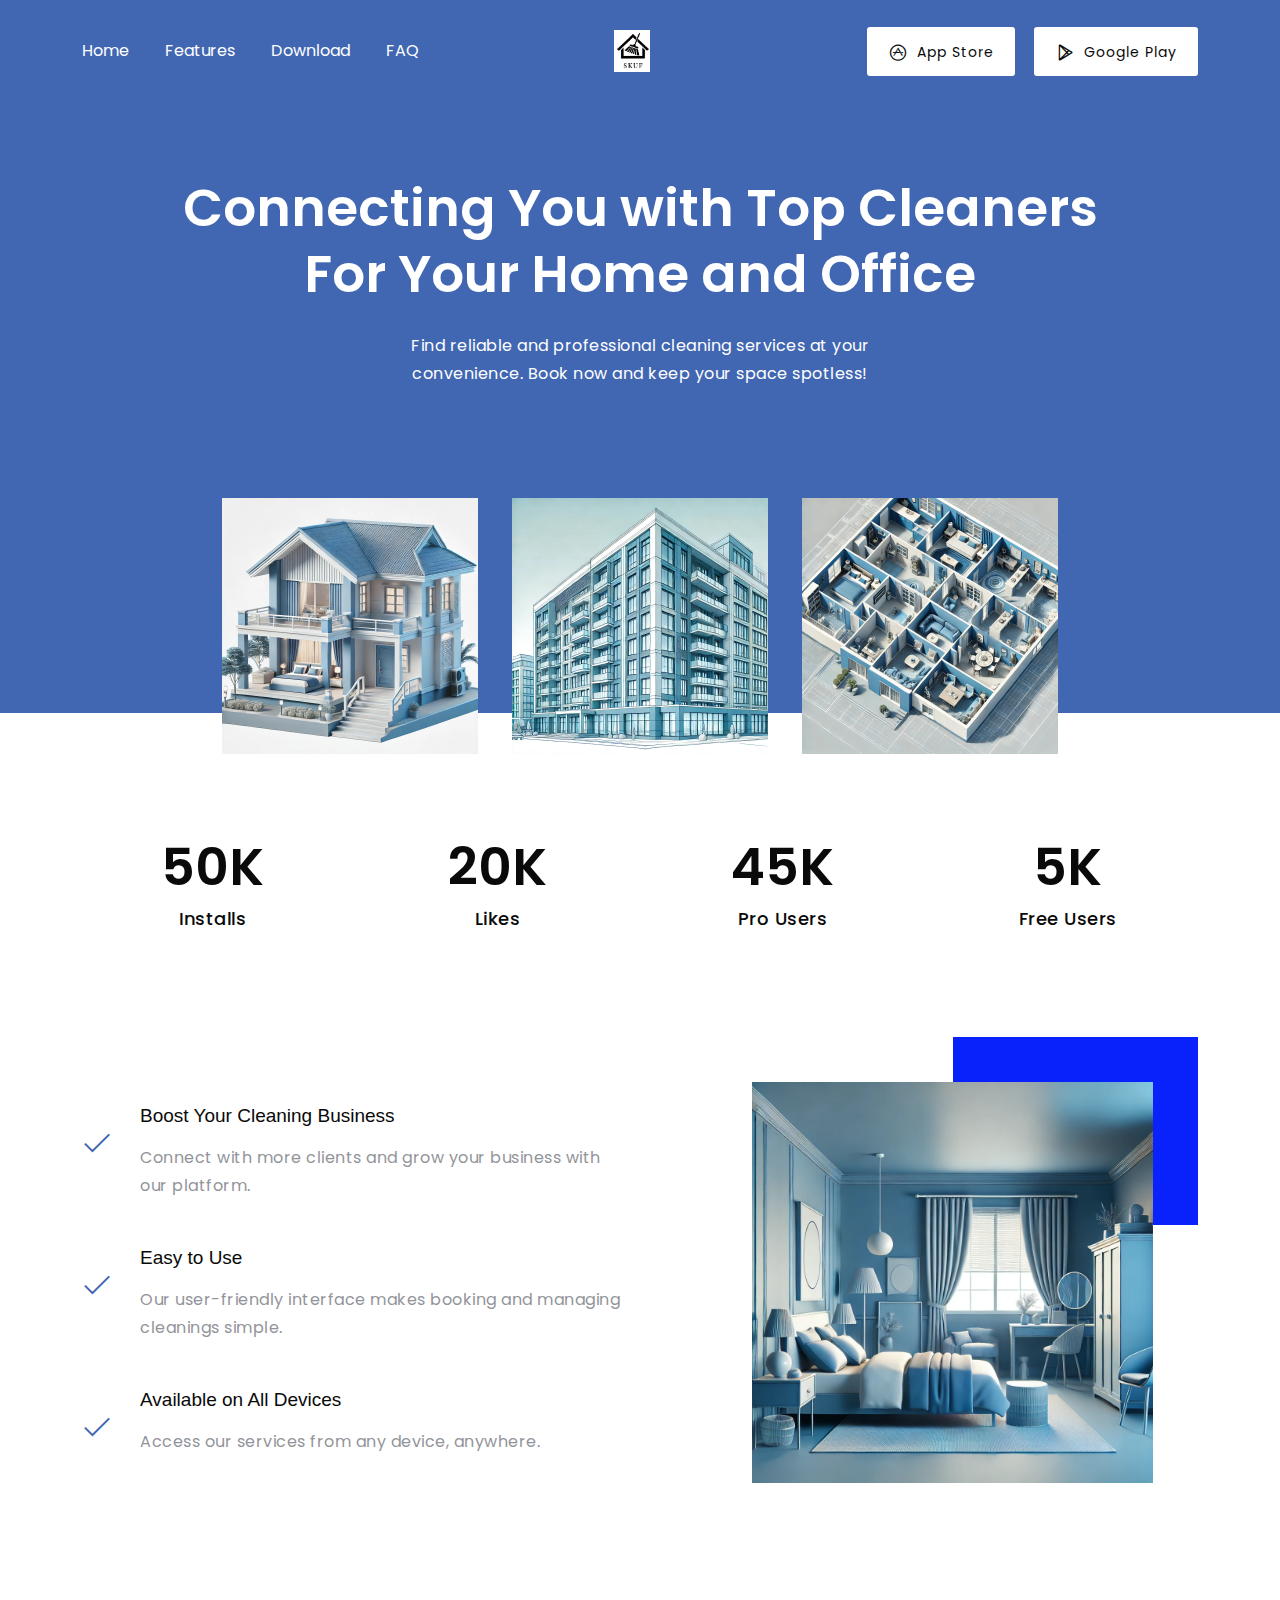
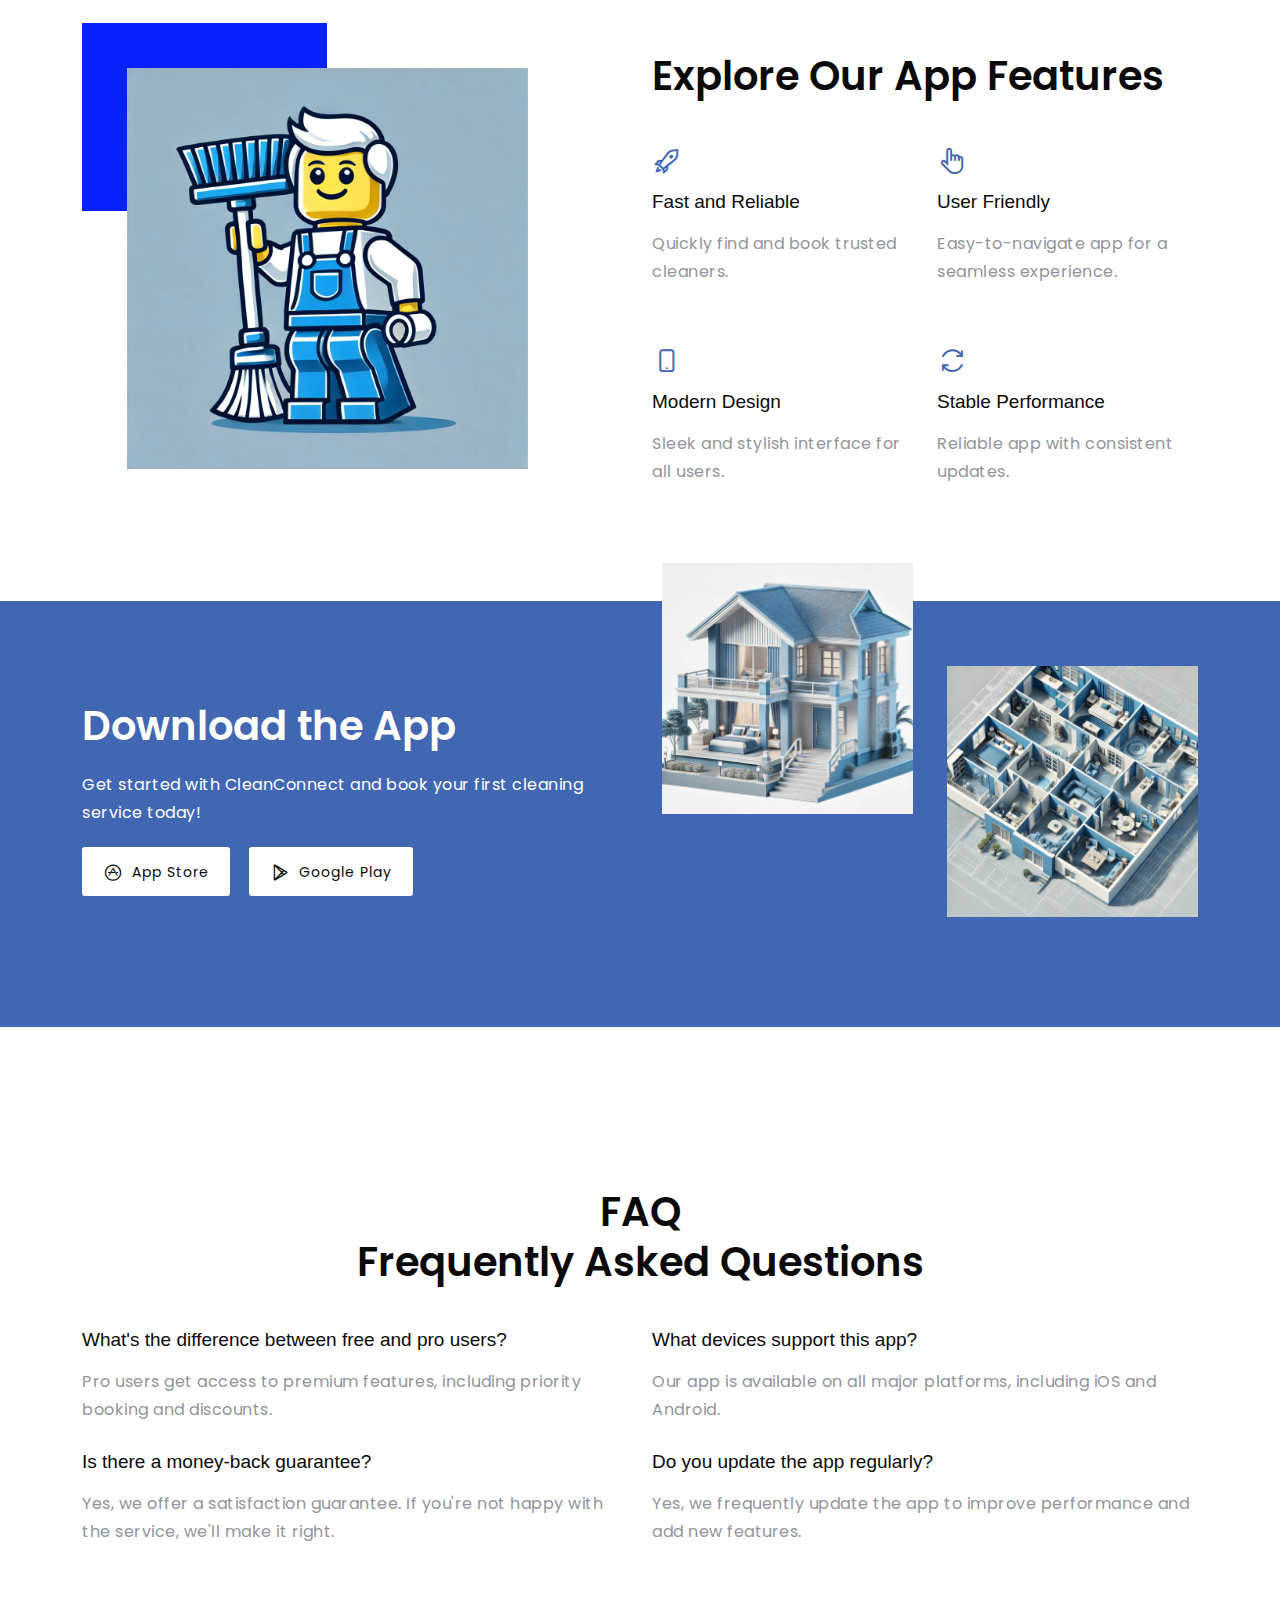
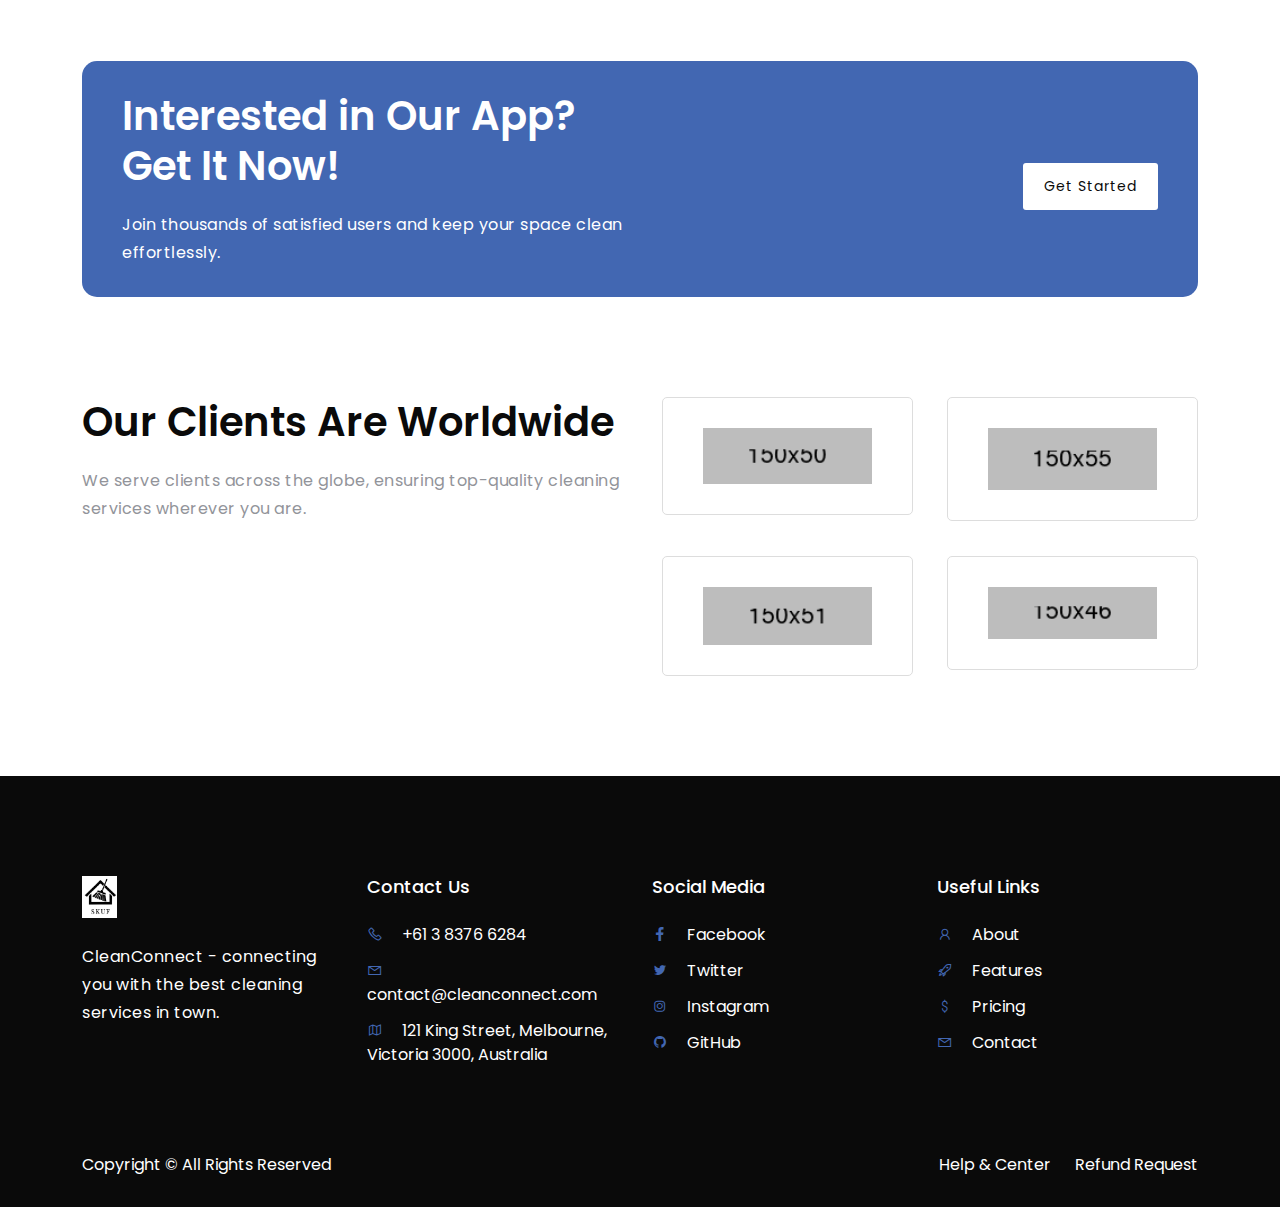
==== commit 5d854a85: "?" ====
--- a/public/gesapp/index.html
+++ b/public/gesapp/index.html
@@ -4,7 +4,7 @@
 		<meta charset="UTF-8">
 		<meta name="viewport" content="width=device-width, initial-scale=1.0">
 		<link rel="shortcut icon" href="img/favicon.png">
-		<title>GesApp</title>
+		<title>CleanConnect</title>
 		<link rel="stylesheet" href="css/bootstrap.min.css">
 		<link rel="stylesheet" href="css/line-awesome.min.css">
 		<link rel="stylesheet" href="css/magnific-popup.css">
@@ -32,8 +32,8 @@
 			    	<ul class="navbar-nav nav">
 						<li class="nav-item"><a class="nav-link" href="#home">Home</a></li>
 						<li class="nav-item"><a class="nav-link" href="#features">Features</a></li>
-						<li class="nav-item"><a class="nav-link" href="#download">Downlaod</a></li>
-						<li class="nav-item"><a class="nav-link" href="#faq">Faq</a></li>
+						<li class="nav-item"><a class="nav-link" href="#download">Download</a></li>
+						<li class="nav-item"><a class="nav-link" href="#faq">FAQ</a></li>
 					</ul>
 			    </div>
 			    <a href="#" class="navbar-brand"><img src="img/logo.png" alt=""></a>
@@ -53,9 +53,9 @@
 		<div id="home" class="intro">
 			<div class="container">
 				<div class="content">
-					<h1>Powerfull & Usefull Apps</h1>
-					<h1>For Your Business</h1>
-					<p>Lorem ipsum dolor sit amet consectetur adipisicing elit. Sint expedita mollitia sed magni quaerat. </p>
+					<h1>Connecting You with Top Cleaners</h1>
+					<h1>For Your Home and Office</h1>
+					<p>Find reliable and professional cleaning services at your convenience. Book now and keep your space spotless!</p>
 				</div>
 			</div>
 		</div>
@@ -85,7 +85,7 @@
 				<div class="row">
 					<div class="col-md col-6">
 						<h1>50K</h1>
-						<p>Install</p>
+						<p>Installs</p>
 					</div>
 					<div class="col-md col-6">
 						<h1>20K</h1>
@@ -93,11 +93,11 @@
 					</div>
 					<div class="col-md col-6">
 						<h1>45K</h1>
-						<p>User Pro</p>
+						<p>Pro Users</p>
 					</div>
 					<div class="col-md col-6">
 						<h1>5K</h1>
-						<p>User Free</p>
+						<p>Free Users</p>
 					</div>
 				</div>
 			</div>
@@ -114,8 +114,8 @@
 								<i class="la la-check"></i>
 							</div>
 							<div class="text">
-								<h5>Increase Your Business</h5>
-								<p>Lorem, ipsum dolor sit amet consectetur, adipisicing elit. Culpa consequatur</p>
+								<h5>Boost Your Cleaning Business</h5>
+								<p>Connect with more clients and grow your business with our platform.</p>
 							</div>
 						</div>
 						<div class="content">
@@ -123,8 +123,8 @@
 								<i class="la la-check"></i>
 							</div>
 							<div class="text">
-								<h5>Easy To Use</h5>
-								<p>Lorem, ipsum dolor sit amet consectetur, adipisicing elit. Culpa consequatur</p>
+								<h5>Easy to Use</h5>
+								<p>Our user-friendly interface makes booking and managing cleanings simple.</p>
 							</div>
 						</div>
 						<div class="content">
@@ -132,8 +132,8 @@
 								<i class="la la-check"></i>
 							</div>
 							<div class="text">
-								<h5>Working All Mobile</h5>
-								<p>Lorem, ipsum dolor sit amet consectetur, adipisicing elit. Culpa consequatur</p>
+								<h5>Available on All Devices</h5>
+								<p>Access our services from any device, anywhere.</p>
 							</div>
 						</div>
 					</div>
@@ -157,20 +157,20 @@
 						</div>
 					</div>
 					<div class="col-md">
-						<h2>Available Many Features On Our Apps</h2>
+						<h2>Explore Our App Features</h2>
 						<div class="row">
 							<div class="col">
 								<div class="content">
 									<i class="la la-rocket"></i>
-						            <h5>Faster Apps</h5>
-						            <p>Lorem, ipsum dolor sit amet consectetur adipisicing elit.</p>
+						            <h5>Fast and Reliable</h5>
+						            <p>Quickly find and book trusted cleaners.</p>
 								</div>
 							</div>
 							<div class="col">
 								<div class="content">
 									<i class="la la-hand-pointer"></i>
 						            <h5>User Friendly</h5>
-						            <p>Lorem, ipsum dolor sit amet consectetur adipisicing elit.</p>
+						            <p>Easy-to-navigate app for a seamless experience.</p>
 								</div>
 							</div>
 						</div>
@@ -178,15 +178,15 @@
 							<div class="col">
 								<div class="content">
 									<i class="la la-mobile"></i>
-						            <h5>Modern Apps</h5>
-						            <p>Lorem, ipsum dolor sit amet consectetur adipisicing elit.</p>
+						            <h5>Modern Design</h5>
+						            <p>Sleek and stylish interface for all users.</p>
 								</div>
 							</div>
 							<div class="col">
 								<div class="content">
 									<i class="la la-sync"></i>
-						            <h5>Stable Apps</h5>
-						            <p>Lorem, ipsum dolor sit amet consectetur adipisicing elit.</p>
+						            <h5>Stable Performance</h5>
+						            <p>Reliable app with consistent updates.</p>
 								</div>
 							</div>
 						</div>
@@ -201,8 +201,8 @@
 			<div class="container">
 				<div class="row">
 					<div class="col-md">
-						<h2>Download App</h2>
-						 <p>Lorem ipsum dolor sit amet consectetur adipisicing elit. Sed, non similique eaque eum. Saepe nam</p>
+						<h2>Download the App</h2>
+						 <p>Get started with CleanConnect and book your first cleaning service today!</p>
 						 <ul>
 					    	<li><button class="button"><i class="lab la-app-store"></i>App Store</button></li>
 			    	<li><button class="button"><i class="lab la-google-play"></i>Google Play</button></li>
@@ -227,25 +227,25 @@
 		<div id="faq" class="faq">
 			<div class="container">
 				<h2>FAQ</h2>
-				<h2>Frequently Asked</h2>
+				<h2>Frequently Asked Questions</h2>
 				<div class="row top-row">
 					<div class="col-md">
-						<h5>Different free and pro user?</h5>
-						<p>Lorem ipsum dolor sit amet consectetur adipisicing elit. Soluta quibusdam corporis reprehenderit optio hic veniam, aliquid ipsam maxime, officiis accusantium.</p>
-					</div>
-					<div class="col-md">
-						<h5>Device type support this apps?</h5>
-						<p>Lorem ipsum dolor sit amet consectetur adipisicing elit. Soluta quibusdam corporis reprehenderit optio hic veniam, aliquid ipsam maxime, officiis accusantium.</p>
-					</div>
-				</div>
-				<div class="row">
-					<div class="col-md">
-						<h5>Money back guarantee?</h5>
-						<p>Lorem ipsum dolor sit amet consectetur adipisicing elit. Soluta quibusdam corporis reprehenderit optio hic veniam, aliquid ipsam maxime, officiis accusantium.</p>
-					</div>
-					<div class="col-md">
-						<h5>Update the application regularly?</h5>
-						<p>Lorem ipsum dolor sit amet consectetur adipisicing elit. Soluta quibusdam corporis reprehenderit optio hic veniam, aliquid ipsam maxime, officiis accusantium.</p>
+						<h5>What's the difference between free and pro users?</h5>
+						<p>Pro users get access to premium features, including priority booking and discounts.</p>
+					</div>
+					<div class="col-md">
+						<h5>What devices support this app?</h5>
+						<p>Our app is available on all major platforms, including iOS and Android.</p>
+					</div>
+				</div>
+				<div class="row">
+					<div class="col-md">
+						<h5>Is there a money-back guarantee?</h5>
+						<p>Yes, we offer a satisfaction guarantee. If you're not happy with the service, we'll make it right.</p>
+					</div>
+					<div class="col-md">
+						<h5>Do you update the app regularly?</h5>
+						<p>Yes, we frequently update the app to improve performance and add new features.</p>
 					</div>
 				</div>
 			</div>
@@ -258,8 +258,8 @@
 				<div class="content">
 					<div class="row align-items-center">
 						<div class="col-md">
-							<h2>Interested in our application get it now</h2>
-							<p>Lorem ipsum dolor sit amet consectetur adipisicing elit. Sed, non similique eaque eum. Saepe nam</p>
+							<h2>Interested in Our App? Get It Now!</h2>
+							<p>Join thousands of satisfied users and keep your space clean effortlessly.</p>
 						</div>
 						<div class="col-md">
 							<div class="entry">
@@ -277,8 +277,8 @@
 			<div class="container">
 				<div class="row">
 					<div class="col-md">
-						<h2>Our clients are spread all over the world</h2>
-						<p>Lorem ipsum dolor sit amet consectetur adipisicing elit. Sed, non similique eaque eum. Saepe nam</p>
+						<h2>Our Clients Are Worldwide</h2>
+						<p>We serve clients across the globe, ensuring top-quality cleaning services wherever you are.</p>
 					</div>
 					<div class="col-md">
 						<div class="row row-top">
@@ -318,14 +318,14 @@
 					<div class="row">
 						<div class="col-md">
 							<img src="img/logo.png" alt="">
-							<p>Lorem ipsum, dolor sit amet consectetur adipisicing elit repudiandae</p>
-						</div>
-						<div class="col-md">
-							<h6>Contact us</h6>
+							<p>CleanConnect - connecting you with the best cleaning services in town.</p>
+						</div>
+						<div class="col-md">
+							<h6>Contact Us</h6>
 							<ul>
-								<li><i class="la la-phone"></i>  +61 3 8376 6284 </li>
-								<li><i class="la la-envelope"></i>  contact@domain.com </li>
-								<li><i class="la la-map"></i>  121 King Street, Melbourne Victoria 3000 Australia </li>
+								<li><i class="la la-phone"></i> +61 3 8376 6284</li>
+								<li><i class="la la-envelope"></i> contact@cleanconnect.com</li>
+								<li><i class="la la-map"></i> 121 King Street, Melbourne, Victoria 3000, Australia</li>
 							</ul>
 						</div>
 						<div class="col-md">
@@ -334,11 +334,11 @@
 								<li><a href=""><i class="la la-facebook"></i> Facebook</a></li>
 								<li><a href=""><i class="la la-twitter"></i> Twitter</a></li>
 								<li><a href=""><i class="la la-instagram"></i> Instagram</a></li>
-								<li><a href=""><i class="la la-github"></i> Github</a></li>
+								<li><a href=""><i class="la la-github"></i> GitHub</a></li>
 							</ul>
 						</div>
 						<div class="col-md">
-							<h6>Usefull Link</h6>
+							<h6>Useful Links</h6>
 							<ul>
 								<li><a href=""><i class="la la-user"></i> About</a></li>
 								<li><a href=""><i class="la la-rocket"></i> Features</a></li>
@@ -357,7 +357,7 @@
 			<div class="container">
 				<div class="row">
 					<div class="col-md col-12">
-						 Copyright © All Right Reserved 
+						 Copyright © All Rights Reserved 
 					</div>
 					<div class="col-md col-12">
 						<ul>
@@ -380,4 +380,4 @@
 		
 		
 	</body>
-</html>+</html>
--- a/public/gesapp/css/style.css
+++ b/public/gesapp/css/style.css
@@ -112,7 +112,7 @@
 
 .loader .loading .aloader {
   background: #f5f5f5;
-  color: #0921fb;
+  color: #4267B2;
 }
 
 /* ------------------------------
@@ -135,7 +135,7 @@
 }
 
 .button:hover {
-  background: #0921fb;
+  background: #4267B2;
   color: #ffffff;
   border-color: #ffffff;
 }
@@ -144,7 +144,7 @@
   navbar
 ---------------------------------*/
 .navbar {
-  background: #0921fb;
+  background: #4267B2;
   padding: 25px 0;
   position: fixed;
   width: 100%;
@@ -213,7 +213,7 @@
  	section-title
 ---------------------------------*/
 .title h5 {
-  color: #0921fb;
+  color: #4267B2;
   margin-bottom: 10px;
 }
 .title h2 {
@@ -224,7 +224,7 @@
   intro
 ---------------------------------*/
 .intro {
-  background: #0921fb;
+  background: #4267B2;
   padding: 175px 0 310px;
   text-align: center;
 }
@@ -274,7 +274,7 @@
 }
 .features .content .icon i {
   font-size: 30px;
-  color: #0921fb;
+  color: #4267B2;
   margin-top: 35px;
 }
 .features .content .text {
@@ -312,14 +312,14 @@
 }
 .features02 .content i {
   font-size: 30px;
-  color: #0921fb;
+  color: #4267B2;
 }
 
 /* ------------------------------
   download
 ---------------------------------*/
 .download {
-  background: #0921fb;
+  background: #4267B2;
   height: 426px;
   color: #ffffff;
 }
@@ -371,7 +371,7 @@
 .cta .content {
   padding: 30px 40px 15px;
   color: #fff;
-  background: #0921fb;
+  background: #4267B2;
   border-radius: 15px;
 }
 .cta .content h2 {
@@ -428,7 +428,7 @@
   padding: 6px 0;
 }
 footer ul li i {
-  color: #0921fb;
+  color: #4267B2;
   margin-right: 15px;
 }
 footer ul li a {
@@ -462,7 +462,7 @@
   .navbar .navbar-collapse {
     position: absolute;
     top: 100px;
-    background: #0921fb;
+    background: #4267B2;
     width: 100%;
     right: 0;
     padding: 0 30px 30px;
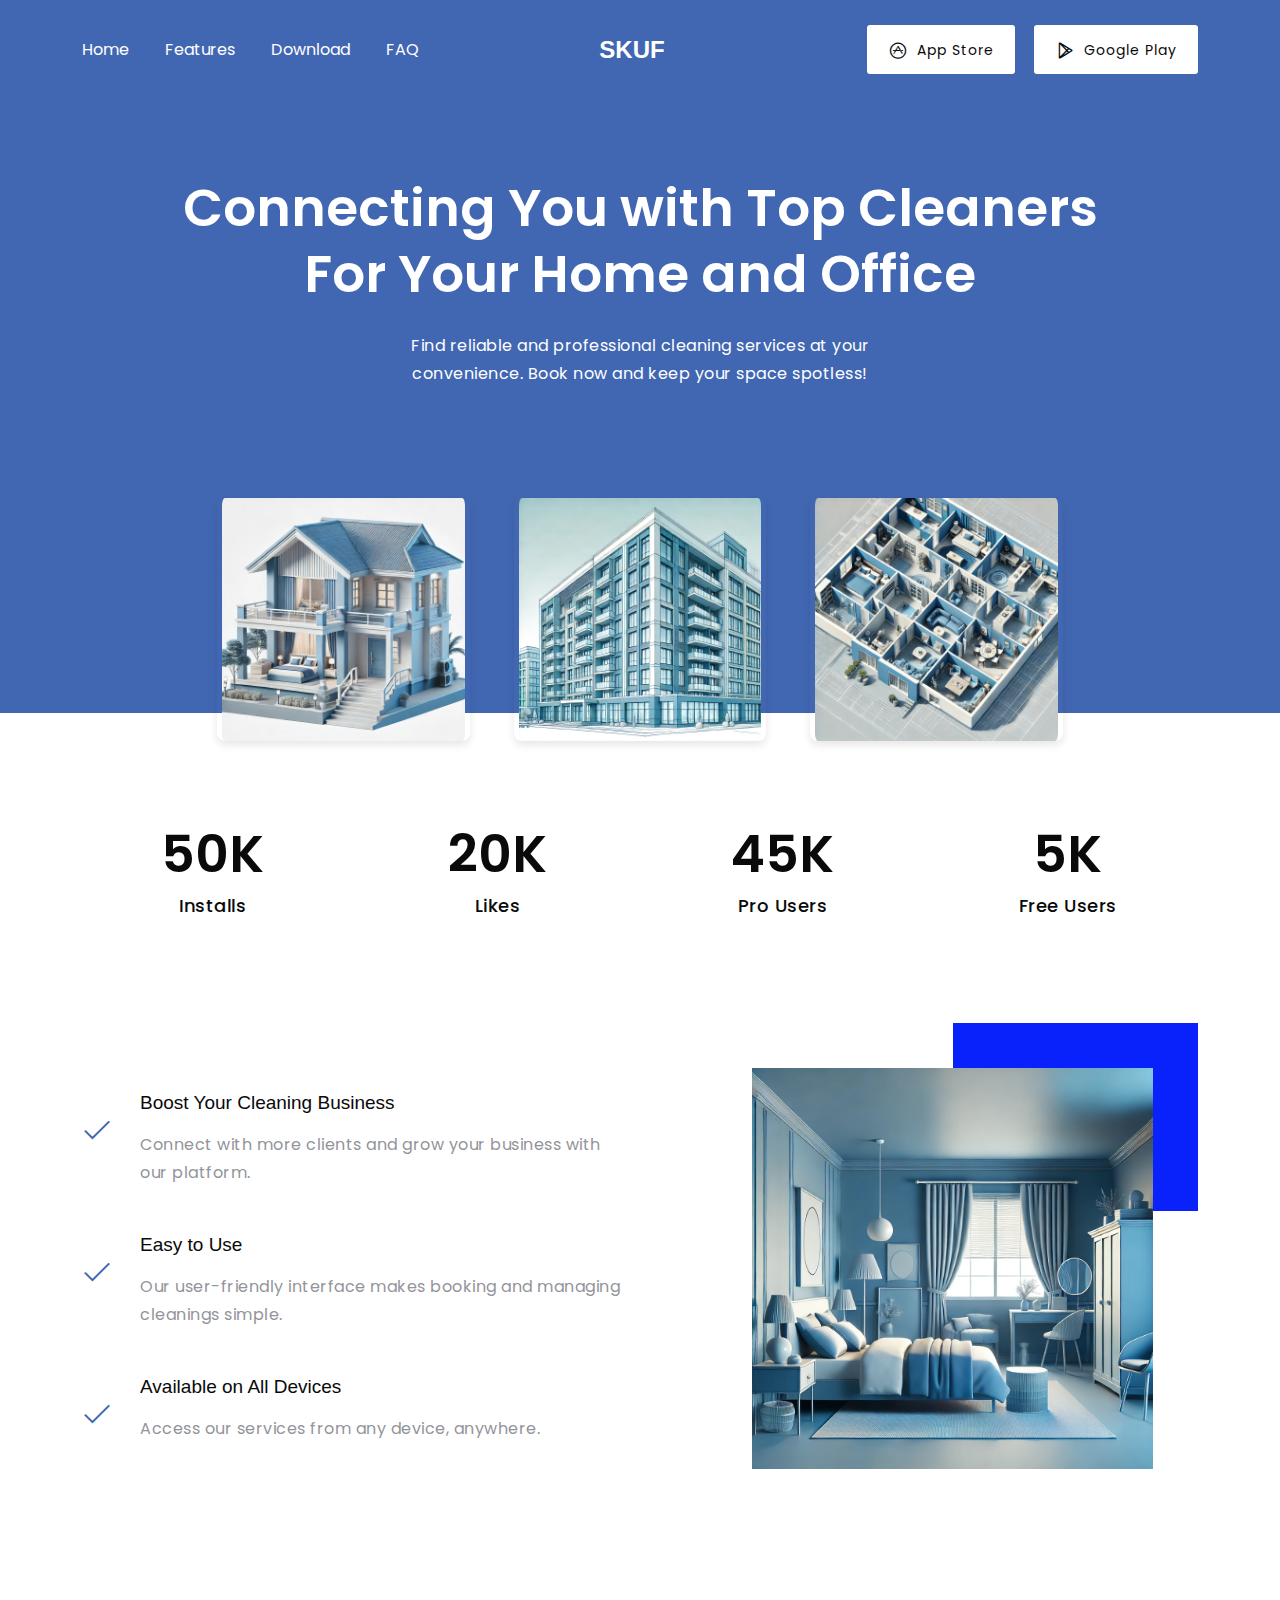
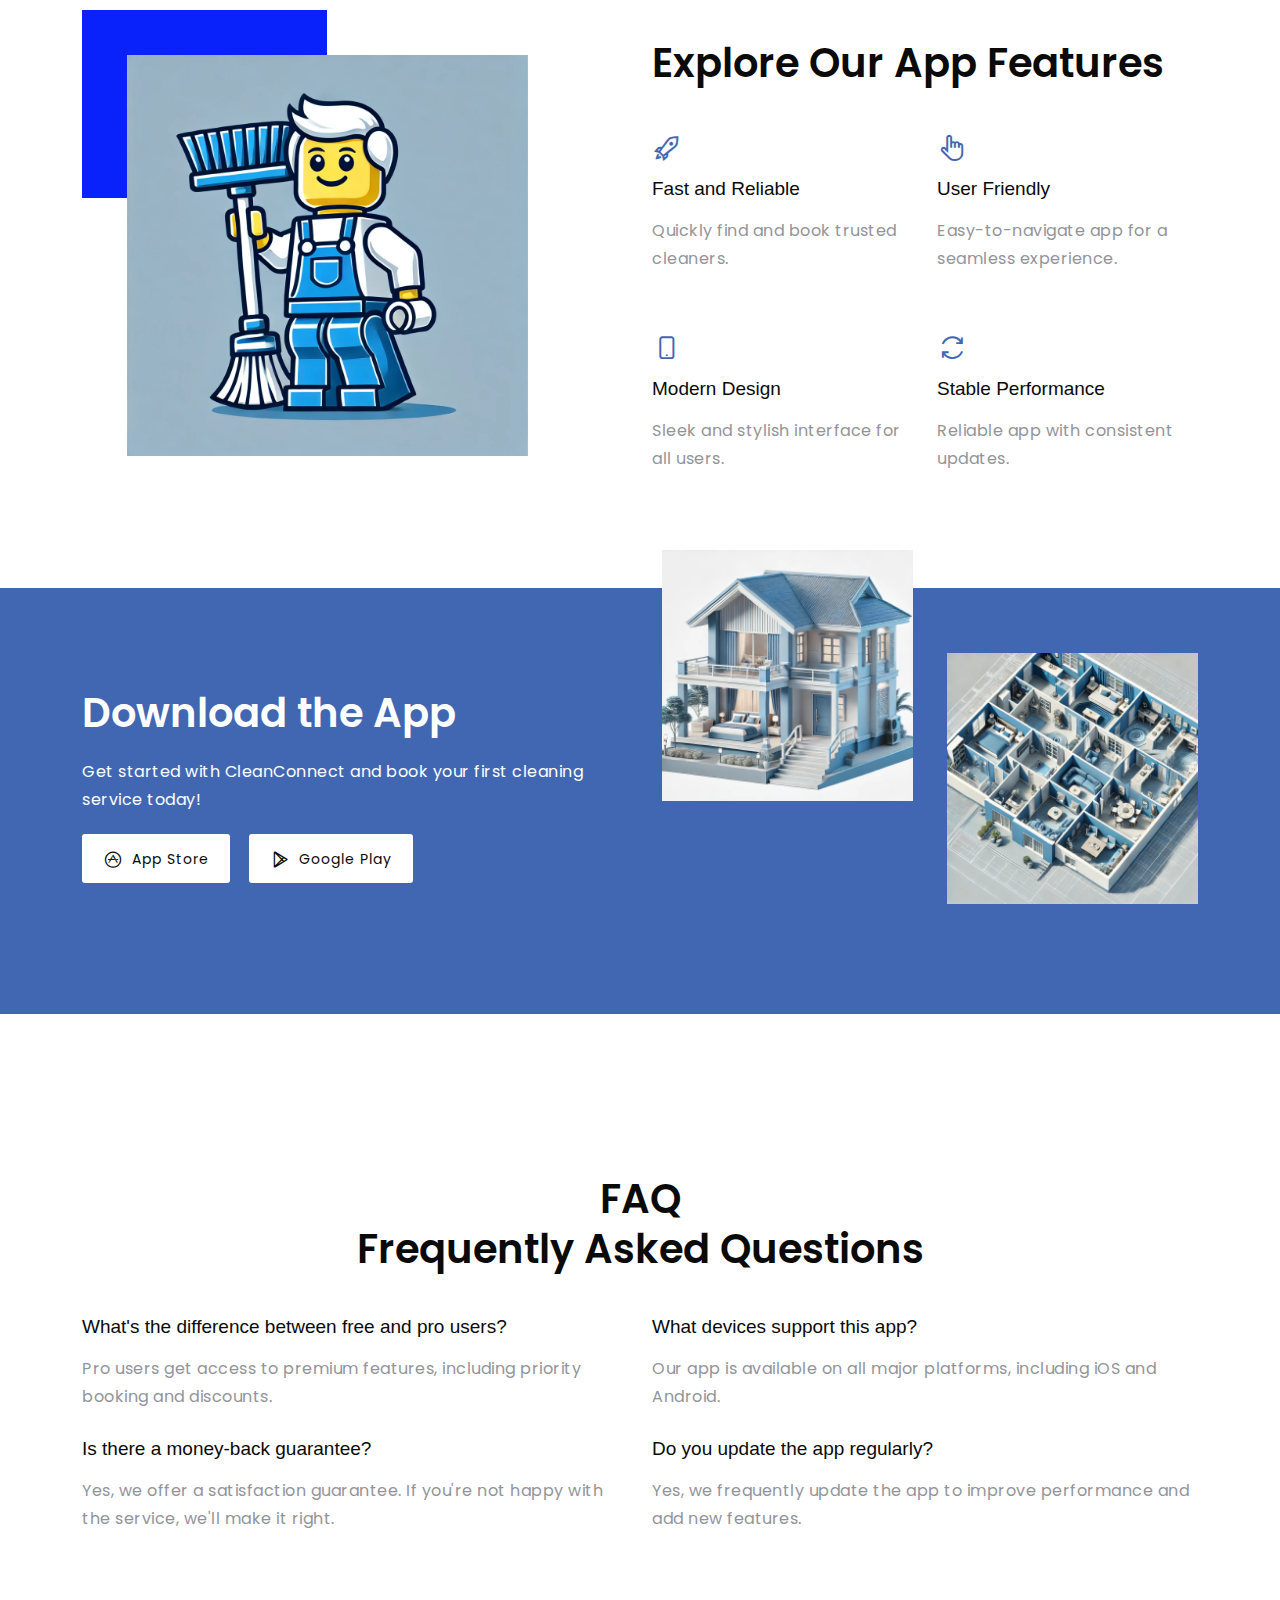
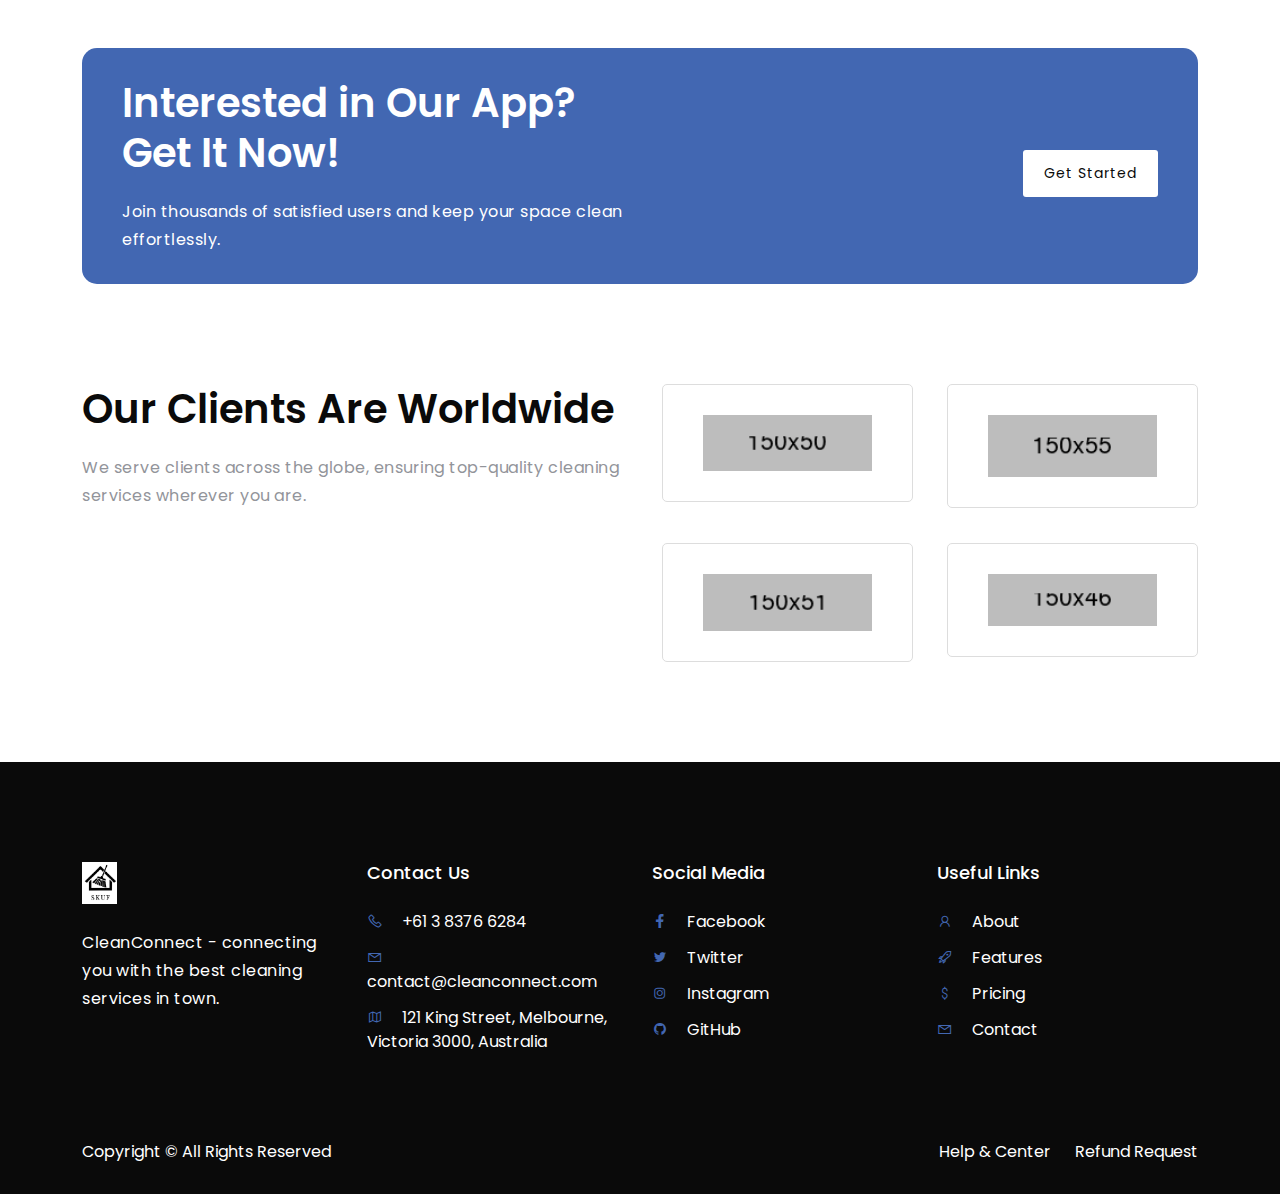
==== commit 058d39bc: "kkk" ====
--- a/public/gesapp/index.html
+++ b/public/gesapp/index.html
@@ -1,383 +1,383 @@
 <!DOCTYPE html>
 <html lang="zxx">
-	<head>
-		<meta charset="UTF-8">
-		<meta name="viewport" content="width=device-width, initial-scale=1.0">
-		<link rel="shortcut icon" href="img/favicon.png">
-		<title>CleanConnect</title>
-		<link rel="stylesheet" href="css/bootstrap.min.css">
-		<link rel="stylesheet" href="css/line-awesome.min.css">
-		<link rel="stylesheet" href="css/magnific-popup.css">
-		<link rel="stylesheet" href="css/swiper.min.css">
-		<link rel="stylesheet" href="css/style.css">
-	</head>
-	<body>
-		
-		<!-- loader -->
-		<div class="loader">
-	      	<div class="loading">
-		        <div class="spinner-border aloader" role="status">
-		      		<span class="sr-only"></span>
-		    	</div>
-		    </div>
-	    </div>
-		<!-- end loader -->
-
-
-		<!-- navbar -->
-		<div id="navbar" class="navbar navbar-expand-lg justify-content-center">
-			<div class="container">
-
-			    <div class="collapse navbar-collapse" id="navbarSupportedContent">
-			    	<ul class="navbar-nav nav">
-						<li class="nav-item"><a class="nav-link" href="#home">Home</a></li>
-						<li class="nav-item"><a class="nav-link" href="#features">Features</a></li>
-						<li class="nav-item"><a class="nav-link" href="#download">Download</a></li>
-						<li class="nav-item"><a class="nav-link" href="#faq">FAQ</a></li>
-					</ul>
-			    </div>
-			    <a href="#" class="navbar-brand"><img src="img/logo.png" alt=""></a>
-				<button class="navbar-toggler" type="button" data-bs-toggle="collapse" data-bs-target="#navbarSupportedContent" aria-controls="navbarSupportedContent" aria-expanded="false" aria-label="Toggle navigation">
-			        <i class="la la-bars"></i>
-			    </button>
-			    <ul class="button-navbar">
-			    	<li><button class="button"><i class="lab la-app-store"></i>App Store</button></li>
-			    	<li><button class="button"><i class="lab la-google-play"></i>Google Play</button></li>
-			    </ul>
+<head>
+    <meta charset="UTF-8">
+    <meta name="viewport" content="width=device-width, initial-scale=1.0">
+    <link rel="shortcut icon" href="img/favicon.png">
+    <title>CleanConnect</title>
+    <link rel="stylesheet" href="css/bootstrap.min.css">
+    <link rel="stylesheet" href="css/line-awesome.min.css">
+    <link rel="stylesheet" href="css/magnific-popup.css">
+    <link rel="stylesheet" href="css/swiper.min.css">
+    <link rel="stylesheet" href="css/style.css">
+</head>
+<body>
+    
+    <!-- loader -->
+    <div class="loader">
+        <div class="loading">
+            <div class="spinner-border aloader" role="status">
+                <span class="sr-only"></span>
+            </div>
+        </div>
+    </div>
+    <!-- end loader -->
+
+
+    <!-- navbar -->
+	<div id="navbar" class="navbar navbar-expand-lg justify-content-center">
+		<div class="container">
+			<div class="collapse navbar-collapse" id="navbarSupportedContent">
+				<ul class="navbar-nav nav">
+					<li class="nav-item"><a class="nav-link" href="#home">Home</a></li>
+					<li class="nav-item"><a class="nav-link" href="#features">Features</a></li>
+					<li class="nav-item"><a class="nav-link" href="#download">Download</a></li>
+					<li class="nav-item"><a class="nav-link" href="#faq">FAQ</a></li>
+				</ul>
 			</div>
+			<a href="#" class="navbar-brand"><span class="navbar-text">Skuf</span></a>
+			<button class="navbar-toggler" type="button" data-bs-toggle="collapse" data-bs-target="#navbarSupportedContent" aria-controls="navbarSupportedContent" aria-expanded="false" aria-label="Toggle navigation">
+				<i class="la la-bars"></i>
+			</button>
+			<ul class="button-navbar">
+				<li><button class="button"><i class="lab la-app-store"></i>App Store</button></li>
+				<li><button class="button"><i class="lab la-google-play"></i>Google Play</button></li>
+			</ul>
 		</div>
-		<!-- end navbar -->
-
-
-		<!-- intro -->
-		<div id="home" class="intro">
-			<div class="container">
-				<div class="content">
-					<h1>Connecting You with Top Cleaners</h1>
-					<h1>For Your Home and Office</h1>
-					<p>Find reliable and professional cleaning services at your convenience. Book now and keep your space spotless!</p>
-				</div>
-			</div>
-		</div>
-		<!-- end intro -->
-
-		<!-- intro image -->
-		<div class="intro-image">
-			<div class="container">
-				<div class="row">
-					<div class="col-md">
-						<img src="img/ss1.png" alt="">
-					</div>
-					<div class="col-md m-none">
-						<img src="img/ss2.png" alt="">
-					</div>
-					<div class="col-md m-none">
-						<img src="img/ss3.png" alt="">
-					</div>
-				</div>
-			</div>
-		</div>
-		<!-- end intro image -->
-
-		<!-- counter -->
-		<div class="counter">
-			<div class="container">
-				<div class="row">
-					<div class="col-md col-6">
-						<h1>50K</h1>
-						<p>Installs</p>
-					</div>
-					<div class="col-md col-6">
-						<h1>20K</h1>
-						<p>Likes</p>
-					</div>
-					<div class="col-md col-6">
-						<h1>45K</h1>
-						<p>Pro Users</p>
-					</div>
-					<div class="col-md col-6">
-						<h1>5K</h1>
-						<p>Free Users</p>
-					</div>
-				</div>
-			</div>
-		</div>
-		<!-- end counter -->
-
-		<!-- features -->
-		<div id="features" class="features">
-			<div class="container">
-				<div class="row align-items-center">
-					<div class="col-md">
-						<div class="content">
-							<div class="icon">
-								<i class="la la-check"></i>
-							</div>
-							<div class="text">
-								<h5>Boost Your Cleaning Business</h5>
-								<p>Connect with more clients and grow your business with our platform.</p>
-							</div>
-						</div>
-						<div class="content">
-							<div class="icon">
-								<i class="la la-check"></i>
-							</div>
-							<div class="text">
-								<h5>Easy to Use</h5>
-								<p>Our user-friendly interface makes booking and managing cleanings simple.</p>
-							</div>
-						</div>
-						<div class="content">
-							<div class="icon">
-								<i class="la la-check"></i>
-							</div>
-							<div class="text">
-								<h5>Available on All Devices</h5>
-								<p>Access our services from any device, anywhere.</p>
-							</div>
-						</div>
-					</div>
-					<div class="col-md">
-						<div class="content-image">
-							<img src="img/features1.png" alt="">
-						</div>
-					</div>
-				</div>
-			</div>
-		</div>
-		<!-- end features -->
-
-		<!-- features 02-->
-		<div class="features02">
-			<div class="container">
-				<div class="row align-items-center">
-					<div class="col-md">
-						<div class="content-image">
-							<img src="img/features2.png" alt="">
-						</div>
-					</div>
-					<div class="col-md">
-						<h2>Explore Our App Features</h2>
-						<div class="row">
-							<div class="col">
-								<div class="content">
-									<i class="la la-rocket"></i>
-						            <h5>Fast and Reliable</h5>
-						            <p>Quickly find and book trusted cleaners.</p>
-								</div>
-							</div>
-							<div class="col">
-								<div class="content">
-									<i class="la la-hand-pointer"></i>
-						            <h5>User Friendly</h5>
-						            <p>Easy-to-navigate app for a seamless experience.</p>
-								</div>
-							</div>
-						</div>
-						<div class="row">
-							<div class="col">
-								<div class="content">
-									<i class="la la-mobile"></i>
-						            <h5>Modern Design</h5>
-						            <p>Sleek and stylish interface for all users.</p>
-								</div>
-							</div>
-							<div class="col">
-								<div class="content">
-									<i class="la la-sync"></i>
-						            <h5>Stable Performance</h5>
-						            <p>Reliable app with consistent updates.</p>
-								</div>
-							</div>
-						</div>
-					</div>
-				</div>
-			</div>
-		</div>
-		<!-- end features 02-->
-
-		<!-- download -->
-		<div id="download" class="download">
-			<div class="container">
-				<div class="row">
-					<div class="col-md">
-						<h2>Download the App</h2>
-						 <p>Get started with CleanConnect and book your first cleaning service today!</p>
-						 <ul>
-					    	<li><button class="button"><i class="lab la-app-store"></i>App Store</button></li>
-			    	<li><button class="button"><i class="lab la-google-play"></i>Google Play</button></li>
-					    </ul>
-					</div>
-					<div class="col-md col-second">
-						<div class="row">
-							<div class="col">
-								<img src="img/ss1.png" alt="" class="image1">
-							</div>
-							<div class="col">
-								<img src="img/ss3.png" alt="" class="image2">
-							</div>
-						</div>
-					</div>
-				</div>
-			</div>
-		</div>
-		<!-- end download -->
-
-		<!-- faq -->
-		<div id="faq" class="faq">
-			<div class="container">
-				<h2>FAQ</h2>
-				<h2>Frequently Asked Questions</h2>
-				<div class="row top-row">
-					<div class="col-md">
-						<h5>What's the difference between free and pro users?</h5>
-						<p>Pro users get access to premium features, including priority booking and discounts.</p>
-					</div>
-					<div class="col-md">
-						<h5>What devices support this app?</h5>
-						<p>Our app is available on all major platforms, including iOS and Android.</p>
-					</div>
-				</div>
-				<div class="row">
-					<div class="col-md">
-						<h5>Is there a money-back guarantee?</h5>
-						<p>Yes, we offer a satisfaction guarantee. If you're not happy with the service, we'll make it right.</p>
-					</div>
-					<div class="col-md">
-						<h5>Do you update the app regularly?</h5>
-						<p>Yes, we frequently update the app to improve performance and add new features.</p>
-					</div>
-				</div>
-			</div>
-		</div>
-		<!-- end faq -->
-
-		<!-- cta -->
-		<div class="cta">
-			<div class="container">
-				<div class="content">
-					<div class="row align-items-center">
-						<div class="col-md">
-							<h2>Interested in Our App? Get It Now!</h2>
-							<p>Join thousands of satisfied users and keep your space clean effortlessly.</p>
-						</div>
-						<div class="col-md">
-							<div class="entry">
-								<button class="button">Get Started</button>
-							</div>
-						</div>
-					</div>
-				</div>
-			</div>
-		</div>
-		<!-- end cta -->
-
-		<!-- clients -->
-		<div id="clients" class="clients">
-			<div class="container">
-				<div class="row">
-					<div class="col-md">
-						<h2>Our Clients Are Worldwide</h2>
-						<p>We serve clients across the globe, ensuring top-quality cleaning services wherever you are.</p>
-					</div>
-					<div class="col-md">
-						<div class="row row-top">
-							<div class="col">
-								<div class="content">
-									<img src="img/clients1.png" alt="">
-								</div>
-							</div>
-							<div class="col">
-								<div class="content">
-									<img src="img/clients2.png" alt="">
-								</div>
-							</div>
-						</div>
-						<div class="row">
-							<div class="col">
-								<div class="content">
-									<img src="img/clients3.png" alt="">
-								</div>
-							</div>
-							<div class="col">
-								<div class="content">
-									<img src="img/clients4.png" alt="">
-								</div>
-							</div>
-						</div>
-					</div>
-				</div>
-			</div>
-		</div>
-		<!-- end clients -->
-
-		<!-- footer -->
-		<footer>
-			<div class="content">
-				<div class="container">
-					<div class="row">
-						<div class="col-md">
-							<img src="img/logo.png" alt="">
-							<p>CleanConnect - connecting you with the best cleaning services in town.</p>
-						</div>
-						<div class="col-md">
-							<h6>Contact Us</h6>
-							<ul>
-								<li><i class="la la-phone"></i> +61 3 8376 6284</li>
-								<li><i class="la la-envelope"></i> contact@cleanconnect.com</li>
-								<li><i class="la la-map"></i> 121 King Street, Melbourne, Victoria 3000, Australia</li>
-							</ul>
-						</div>
-						<div class="col-md">
-							<h6>Social Media</h6>
-							<ul>
-								<li><a href=""><i class="la la-facebook"></i> Facebook</a></li>
-								<li><a href=""><i class="la la-twitter"></i> Twitter</a></li>
-								<li><a href=""><i class="la la-instagram"></i> Instagram</a></li>
-								<li><a href=""><i class="la la-github"></i> GitHub</a></li>
-							</ul>
-						</div>
-						<div class="col-md">
-							<h6>Useful Links</h6>
-							<ul>
-								<li><a href=""><i class="la la-user"></i> About</a></li>
-								<li><a href=""><i class="la la-rocket"></i> Features</a></li>
-								<li><a href=""><i class="la la-dollar"></i> Pricing</a></li>
-								<li><a href=""><i class="la la-envelope"></i> Contact</a></li>
-							</ul>
-						</div>
-					</div>
-				</div>
-			</div>
-		</footer>
-		<!-- end footer -->
-
-		<!-- footer copyright -->
-		<div class="footer-cp">
-			<div class="container">
-				<div class="row">
-					<div class="col-md col-12">
-						 Copyright © All Rights Reserved 
-					</div>
-					<div class="col-md col-12">
-						<ul>
-							<li><a href="">Help & Center</a></li>
-							<li><a href="">Refund Request</a></li>
-						</ul>
-					</div>
-				</div>
-			</div>
-		</div>
-		<!-- end footer copyright -->
-
-
-		<!-- script -->
-		<script src="js/jquery.min.js"></script>
-		<script src="js/bootstrap.bundle.min.js"></script>
-		<script src="js/magnific-popup.min.js"></script>
-		<script src="js/swiper.min.js"></script>
-		<script src="js/main.js"></script>
-		
-		
-	</body>
+	</div>
+	
+    <!-- end navbar -->
+
+
+    <!-- intro -->
+    <div id="home" class="intro">
+        <div class="container">
+            <div class="content">
+                <h1>Connecting You with Top Cleaners</h1>
+                <h1>For Your Home and Office</h1>
+                <p>Find reliable and professional cleaning services at your convenience. Book now and keep your space spotless!</p>
+            </div>
+        </div>
+    </div>
+    <!-- end intro -->
+
+    <!-- intro image -->
+    <div class="intro-image">
+        <div class="container">
+            <div class="row image-container">
+                <div class="col-md">
+                    <img src="img/ss1.png" alt="">
+                </div>
+                <div class="col-md m-none">
+                    <img src="img/ss2.png" alt="">
+                </div>
+                <div class="col-md m-none">
+                    <img src="img/ss3.png" alt="">
+                </div>
+            </div>
+        </div>
+    </div>
+    <!-- end intro image -->
+
+    <!-- counter -->
+    <div class="counter">
+        <div class="container">
+            <div class="row">
+                <div class="col-md col-6">
+                    <h1>50K</h1>
+                    <p>Installs</p>
+                </div>
+                <div class="col-md col-6">
+                    <h1>20K</h1>
+                    <p>Likes</p>
+                </div>
+                <div class="col-md col-6">
+                    <h1>45K</h1>
+                    <p>Pro Users</p>
+                </div>
+                <div class="col-md col-6">
+                    <h1>5K</h1>
+                    <p>Free Users</p>
+                </div>
+            </div>
+        </div>
+    </div>
+    <!-- end counter -->
+
+    <!-- features -->
+    <div id="features" class="features">
+        <div class="container">
+            <div class="row align-items-center">
+                <div class="col-md">
+                    <div class="content">
+                        <div class="icon">
+                            <i class="la la-check"></i>
+                        </div>
+                        <div class="text">
+                            <h5>Boost Your Cleaning Business</h5>
+                            <p>Connect with more clients and grow your business with our platform.</p>
+                        </div>
+                    </div>
+                    <div class="content">
+                        <div class="icon">
+                            <i class="la la-check"></i>
+                        </div>
+                        <div class="text">
+                            <h5>Easy to Use</h5>
+                            <p>Our user-friendly interface makes booking and managing cleanings simple.</p>
+                        </div>
+                    </div>
+                    <div class="content">
+                        <div class="icon">
+                            <i class="la la-check"></i>
+                        </div>
+                        <div class="text">
+                            <h5>Available on All Devices</h5>
+                            <p>Access our services from any device, anywhere.</p>
+                        </div>
+                    </div>
+                </div>
+                <div class="col-md">
+                    <div class="content-image">
+                        <img src="img/features1.png" alt="">
+                    </div>
+                </div>
+            </div>
+        </div>
+    </div>
+    <!-- end features -->
+
+    <!-- features 02-->
+    <div class="features02">
+        <div class="container">
+            <div class="row align-items-center">
+                <div class="col-md">
+                    <div class="content-image">
+                        <img src="img/features2.png" alt="">
+                    </div>
+                </div>
+                <div class="col-md">
+                    <h2>Explore Our App Features</h2>
+                    <div class="row">
+                        <div class="col">
+                            <div class="content">
+                                <i class="la la-rocket"></i>
+                                <h5>Fast and Reliable</h5>
+                                <p>Quickly find and book trusted cleaners.</p>
+                            </div>
+                        </div>
+                        <div class="col">
+                            <div class="content">
+                                <i class="la la-hand-pointer"></i>
+                                <h5>User Friendly</h5>
+                                <p>Easy-to-navigate app for a seamless experience.</p>
+                            </div>
+                        </div>
+                    </div>
+                    <div class="row">
+                        <div class="col">
+                            <div class="content">
+                                <i class="la la-mobile"></i>
+                                <h5>Modern Design</h5>
+                                <p>Sleek and stylish interface for all users.</p>
+                            </div>
+                        </div>
+                        <div class="col">
+                            <div class="content">
+                                <i class="la la-sync"></i>
+                                <h5>Stable Performance</h5>
+                                <p>Reliable app with consistent updates.</p>
+                            </div>
+                        </div>
+                    </div>
+                </div>
+            </div>
+        </div>
+    </div>
+    <!-- end features 02-->
+
+    <!-- download -->
+    <div id="download" class="download">
+        <div class="container">
+            <div class="row">
+                <div class="col-md">
+                    <h2>Download the App</h2>
+                     <p>Get started with CleanConnect and book your first cleaning service today!</p>
+                     <ul>
+                        <li><button class="button"><i class="lab la-app-store"></i>App Store</button></li>
+                    <li><button class="button"><i class="lab la-google-play"></i>Google Play</button></li>
+                    </ul>
+                </div>
+                <div class="col-md col-second">
+                    <div class="row">
+                        <div class="col">
+                            <img src="img/ss1.png" alt="" class="image1">
+                        </div>
+                        <div class="col">
+                            <img src="img/ss3.png" alt="" class="image2">
+                        </div>
+                    </div>
+                </div>
+            </div>
+        </div>
+    </div>
+    <!-- end download -->
+
+    <!-- faq -->
+    <div id="faq" class="faq">
+        <div class="container">
+            <h2>FAQ</h2>
+            <h2>Frequently Asked Questions</h2>
+            <div class="row top-row">
+                <div class="col-md">
+                    <h5>What's the difference between free and pro users?</h5>
+                    <p>Pro users get access to premium features, including priority booking and discounts.</p>
+                </div>
+                <div class="col-md">
+                    <h5>What devices support this app?</h5>
+                    <p>Our app is available on all major platforms, including iOS and Android.</p>
+                </div>
+            </div>
+            <div class="row">
+                <div class="col-md">
+                    <h5>Is there a money-back guarantee?</h5>
+                    <p>Yes, we offer a satisfaction guarantee. If you're not happy with the service, we'll make it right.</p>
+                </div>
+                <div class="col-md">
+                    <h5>Do you update the app regularly?</h5>
+                    <p>Yes, we frequently update the app to improve performance and add new features.</p>
+                </div>
+            </div>
+        </div>
+    </div>
+    <!-- end faq -->
+
+    <!-- cta -->
+    <div class="cta">
+        <div class="container">
+            <div class="content">
+                <div class="row align-items-center">
+                    <div class="col-md">
+                        <h2>Interested in Our App? Get It Now!</h2>
+                        <p>Join thousands of satisfied users and keep your space clean effortlessly.</p>
+                    </div>
+                    <div class="col-md">
+                        <div class="entry">
+                            <button class="button">Get Started</button>
+                        </div>
+                    </div>
+                </div>
+            </div>
+        </div>
+    </div>
+    <!-- end cta -->
+
+    <!-- clients -->
+    <div id="clients" class="clients">
+        <div class="container">
+            <div class="row">
+                <div class="col-md">
+                    <h2>Our Clients Are Worldwide</h2>
+                    <p>We serve clients across the globe, ensuring top-quality cleaning services wherever you are.</p>
+                </div>
+                <div class="col-md">
+                    <div class="row row-top">
+                        <div class="col">
+                            <div class="content">
+                                <img src="img/clients1.png" alt="">
+                            </div>
+                        </div>
+                        <div class="col">
+                            <div class="content">
+                                <img src="img/clients2.png" alt="">
+                            </div>
+                        </div>
+                    </div>
+                    <div class="row">
+                        <div class="col">
+                            <div class="content">
+                                <img src="img/clients3.png" alt="">
+                            </div>
+                        </div>
+                        <div class="col">
+                            <div class="content">
+                                <img src="img/clients4.png" alt="">
+                            </div>
+                        </div>
+                    </div>
+                </div>
+            </div>
+        </div>
+    </div>
+    <!-- end clients -->
+
+    <!-- footer -->
+    <footer>
+        <div class="content">
+            <div class="container">
+                <div class="row">
+                    <div class="col-md">
+                        <img src="img/logo.png" alt="">
+                        <p>CleanConnect - connecting you with the best cleaning services in town.</p>
+                    </div>
+                    <div class="col-md">
+                        <h6>Contact Us</h6>
+                        <ul>
+                            <li><i class="la la-phone"></i> +61 3 8376 6284</li>
+                            <li><i class="la la-envelope"></i> contact@cleanconnect.com</li>
+                            <li><i class="la la-map"></i> 121 King Street, Melbourne, Victoria 3000, Australia</li>
+                        </ul>
+                    </div>
+                    <div class="col-md">
+                        <h6>Social Media</h6>
+                        <ul>
+                            <li><a href=""><i class="la la-facebook"></i> Facebook</a></li>
+                            <li><a href=""><i class="la la-twitter"></i> Twitter</a></li>
+                            <li><a href=""><i class="la la-instagram"></i> Instagram</a></li>
+                            <li><a href=""><i class="la la-github"></i> GitHub</a></li>
+                        </ul>
+                    </div>
+                    <div class="col-md">
+                        <h6>Useful Links</h6>
+                        <ul>
+                            <li><a href=""><i class="la la-user"></i> About</a></li>
+                            <li><a href=""><i class="la la-rocket"></i> Features</a></li>
+                            <li><a href=""><i class="la la-dollar"></i> Pricing</a></li>
+                            <li><a href=""><i class="la la-envelope"></i> Contact</a></li>
+                        </ul>
+                    </div>
+                </div>
+            </div>
+        </div>
+    </footer>
+    <!-- end footer -->
+
+    <!-- footer copyright -->
+    <div class="footer-cp">
+        <div class="container">
+            <div class="row">
+                <div class="col-md col-12">
+                     Copyright © All Rights Reserved 
+                </div>
+                <div class="col-md col-12">
+                    <ul>
+                        <li><a href="">Help & Center</a></li>
+                        <li><a href="">Refund Request</a></li>
+                    </ul>
+                </div>
+            </div>
+        </div>
+    </div>
+    <!-- end footer copyright -->
+
+
+    <!-- script -->
+    <script src="js/jquery.min.js"></script>
+    <script src="js/bootstrap.bundle.min.js"></script>
+    <script src="js/magnific-popup.min.js"></script>
+    <script src="js/swiper.min.js"></script>
+    <script src="js/main.js"></script>
+    
+    
+</body>
 </html>
--- a/public/gesapp/css/style.css
+++ b/public/gesapp/css/style.css
@@ -205,6 +205,16 @@
   top: 3px;
 }
 
+.navbar .navbar-text {
+  font-size: 24px; /* Adjust the size as needed */
+  font-weight: bold; /* Adjust the weight as needed */
+  color: #ffffff; /* Set to white to match the navbar */
+  display: inline-block;
+  padding: 0 10px;
+  text-transform: uppercase; /* Optional: Makes the text uppercase */
+  font-family: 'Roboto', sans-serif; /* Ensure this matches the logo font */
+}
+
 .navbar-fixed {
   box-shadow: 0 2px 2px 0 rgba(0, 0, 0, 0), 0 1px 5px 0 rgba(0, 0, 0, 0.12), 0 3px 1px -2px rgba(0, 0, 0, 0);
 }
@@ -564,3 +574,34 @@
     margin-top: 400px;
   }
 }
+
+/* ------------------------------
+  Responsive Images
+---------------------------------*/
+.image-container {
+    display: flex;
+    flex-wrap: wrap;
+    justify-content: space-around;
+    gap: 20px;
+}
+
+.image-container img {
+    max-width: 100%;
+    height: auto;
+    flex: 1 1 30%; /* Adjust the 30% value to control the width of the images */
+    box-shadow: 0 4px 8px rgba(0,0,0,0.1);
+    border-radius: 8px;
+}
+
+/* Optional: Add media queries for further control over responsiveness */
+@media (max-width: 768px) {
+    .image-container img {
+        flex: 1 1 45%; /* Adjust for smaller screens */
+    }
+}
+
+@media (max-width: 480px) {
+    .image-container img {
+        flex: 1 1 100%; /* Full width on very small screens */
+    }
+}
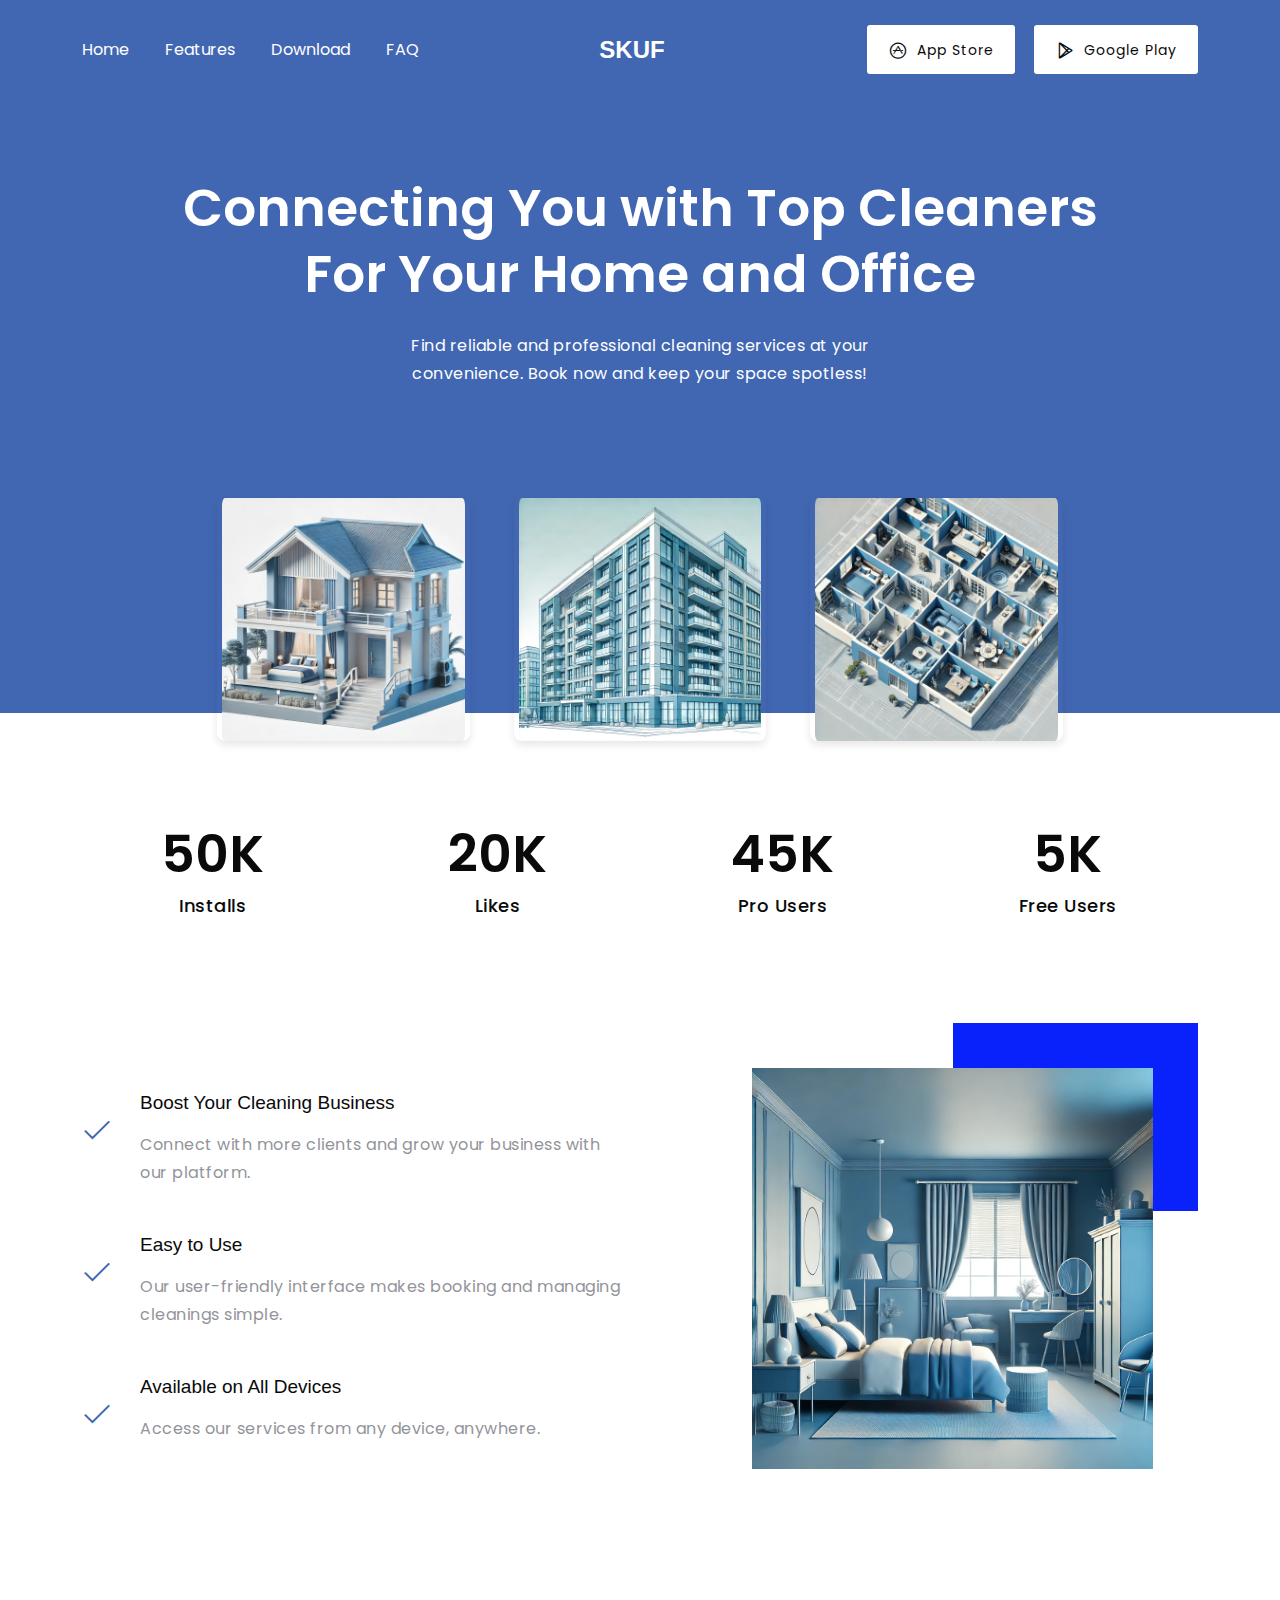
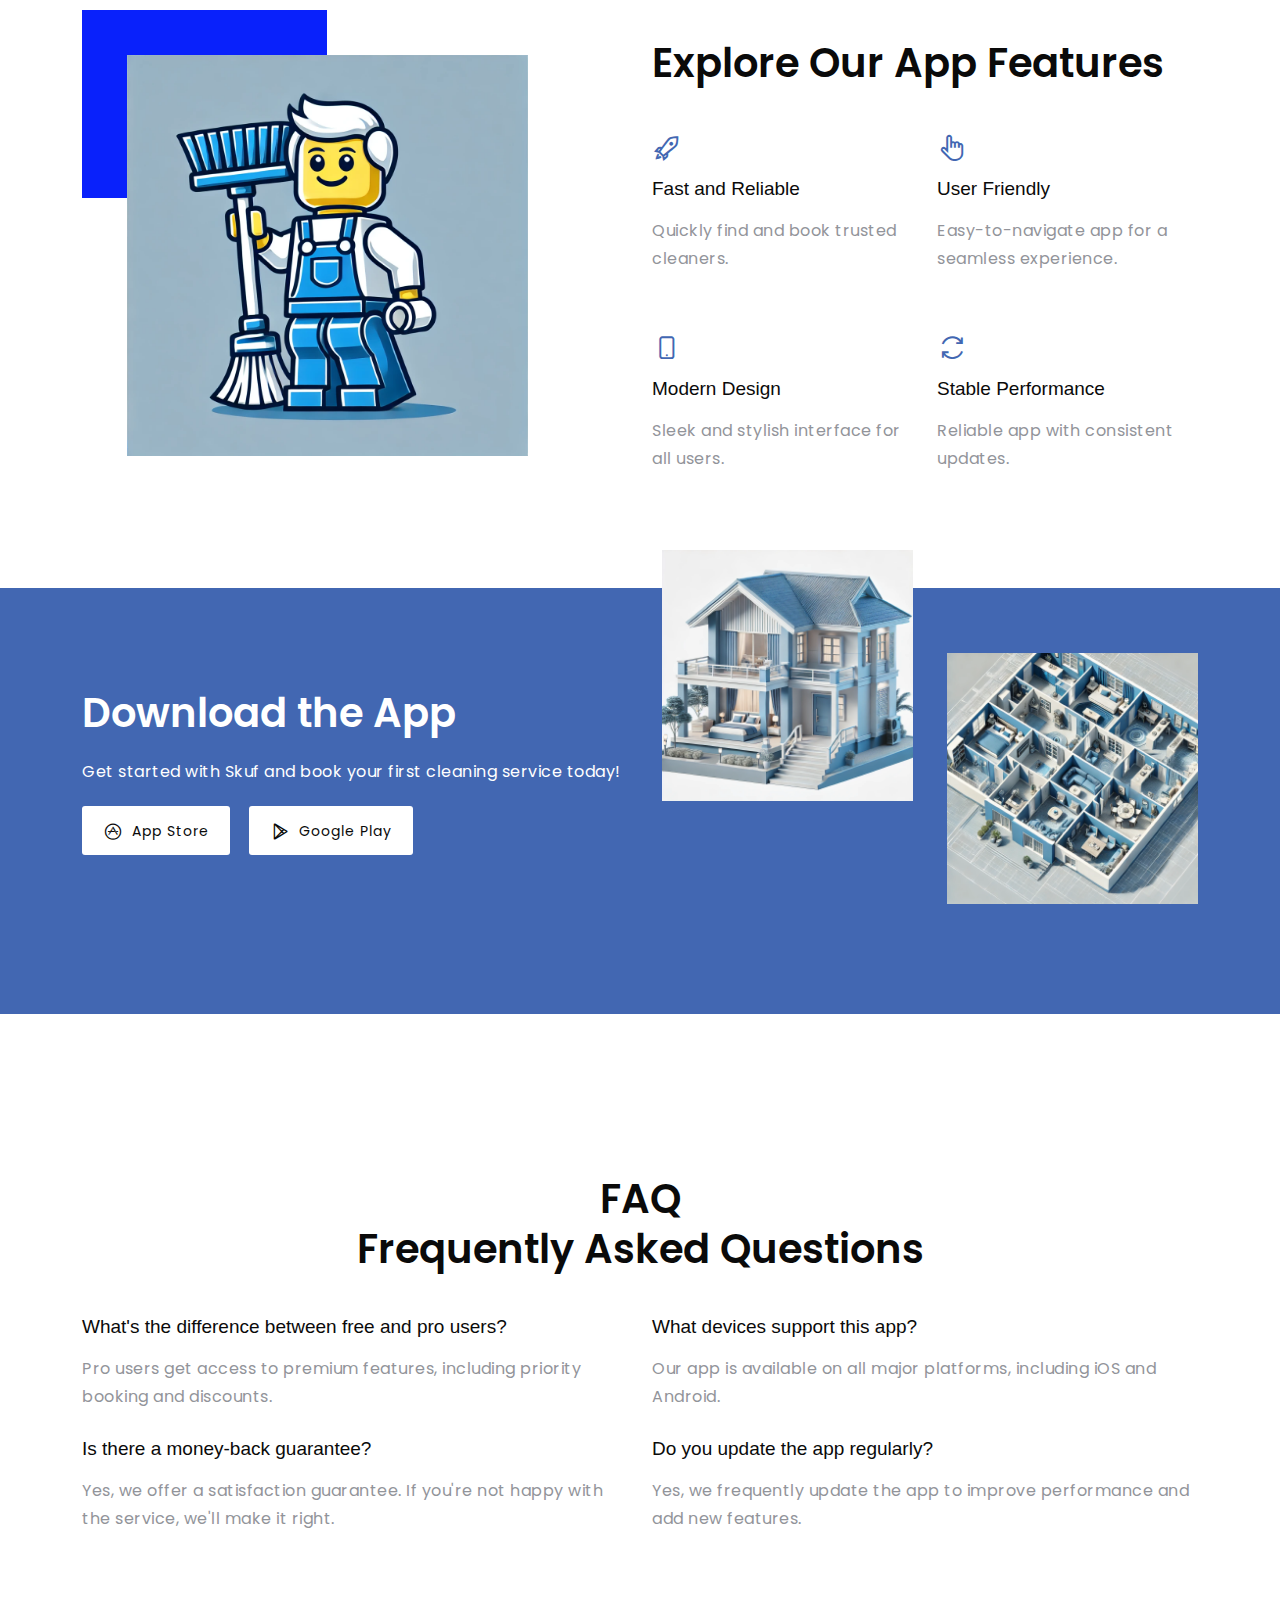
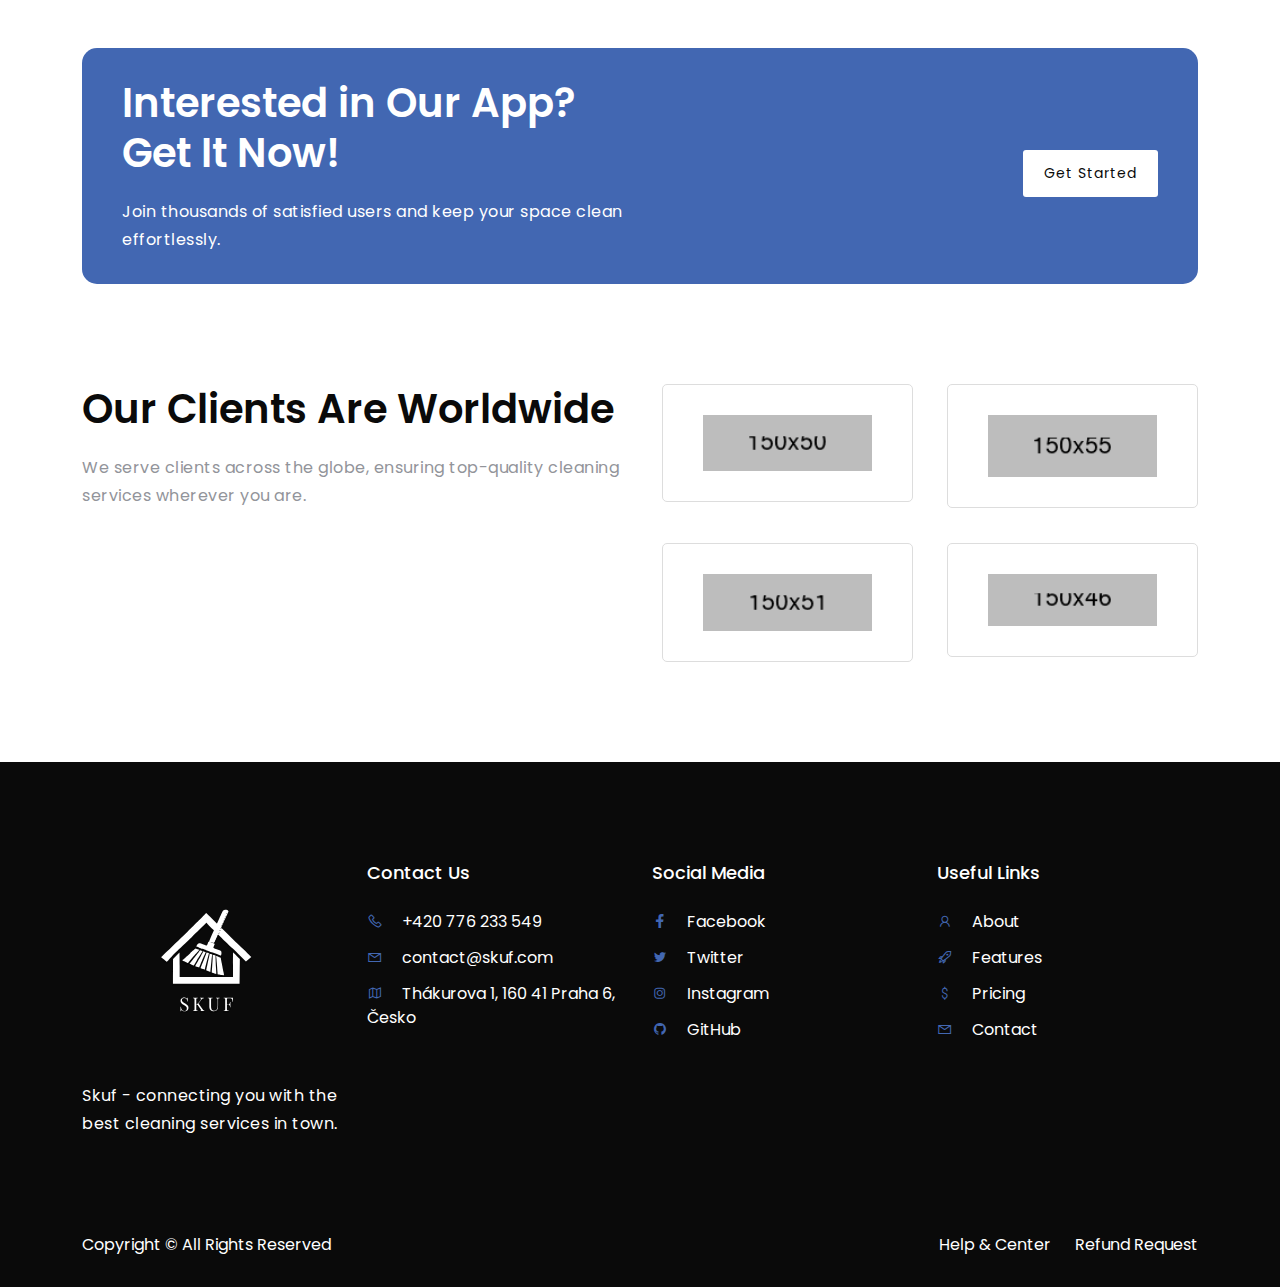
==== commit 5035ee11: "g" ====
--- a/public/gesapp/index.html
+++ b/public/gesapp/index.html
@@ -4,7 +4,7 @@
     <meta charset="UTF-8">
     <meta name="viewport" content="width=device-width, initial-scale=1.0">
     <link rel="shortcut icon" href="img/favicon.png">
-    <title>CleanConnect</title>
+    <title>Skuf</title>
     <link rel="stylesheet" href="css/bootstrap.min.css">
     <link rel="stylesheet" href="css/line-awesome.min.css">
     <link rel="stylesheet" href="css/magnific-popup.css">
@@ -202,7 +202,7 @@
             <div class="row">
                 <div class="col-md">
                     <h2>Download the App</h2>
-                     <p>Get started with CleanConnect and book your first cleaning service today!</p>
+                     <p>Get started with Skuf and book your first cleaning service today!</p>
                      <ul>
                         <li><button class="button"><i class="lab la-app-store"></i>App Store</button></li>
                     <li><button class="button"><i class="lab la-google-play"></i>Google Play</button></li>
@@ -317,33 +317,33 @@
             <div class="container">
                 <div class="row">
                     <div class="col-md">
-                        <img src="img/logo.png" alt="">
-                        <p>CleanConnect - connecting you with the best cleaning services in town.</p>
+                        <img src="img/logo.svg" alt="Company Logo" class="footer-logo">
+                        <p>Skuf - connecting you with the best cleaning services in town.</p>
                     </div>
                     <div class="col-md">
                         <h6>Contact Us</h6>
                         <ul>
-                            <li><i class="la la-phone"></i> +61 3 8376 6284</li>
-                            <li><i class="la la-envelope"></i> contact@cleanconnect.com</li>
-                            <li><i class="la la-map"></i> 121 King Street, Melbourne, Victoria 3000, Australia</li>
+                            <li><i class="la la-phone"></i> +420 776 233 549</li>
+                            <li><i class="la la-envelope"></i> contact@skuf.com</li>
+                            <li><i class="la la-map"></i> Thákurova 1, 160 41 Praha 6, Česko</li>
                         </ul>
                     </div>
                     <div class="col-md">
                         <h6>Social Media</h6>
                         <ul>
-                            <li><a href=""><i class="la la-facebook"></i> Facebook</a></li>
-                            <li><a href=""><i class="la la-twitter"></i> Twitter</a></li>
-                            <li><a href=""><i class="la la-instagram"></i> Instagram</a></li>
-                            <li><a href=""><i class="la la-github"></i> GitHub</a></li>
+                            <li><a href="https://www.facebook.com" target="_blank"><i class="la la-facebook"></i> Facebook</a></li>
+                            <li><a href="https://www.twitter.com" target="_blank"><i class="la la-twitter"></i> Twitter</a></li>
+                            <li><a href="https://www.instagram.com" target="_blank"><i class="la la-instagram"></i> Instagram</a></li>
+                            <li><a href="https://www.github.com" target="_blank"><i class="la la-github"></i> GitHub</a></li>
                         </ul>
                     </div>
                     <div class="col-md">
                         <h6>Useful Links</h6>
                         <ul>
-                            <li><a href=""><i class="la la-user"></i> About</a></li>
-                            <li><a href=""><i class="la la-rocket"></i> Features</a></li>
-                            <li><a href=""><i class="la la-dollar"></i> Pricing</a></li>
-                            <li><a href=""><i class="la la-envelope"></i> Contact</a></li>
+                            <li><a href="#about"><i class="la la-user"></i> About</a></li>
+                            <li><a href="#features"><i class="la la-rocket"></i> Features</a></li>
+                            <li><a href="#pricing"><i class="la la-dollar"></i> Pricing</a></li>
+                            <li><a href="mailto:contact@skuf.com?subject=Collaboration"><i class="la la-envelope"></i> Contact</a></li>
                         </ul>
                     </div>
                 </div>
@@ -361,8 +361,8 @@
                 </div>
                 <div class="col-md col-12">
                     <ul>
-                        <li><a href="">Help & Center</a></li>
-                        <li><a href="">Refund Request</a></li>
+                        <li><a href="mailto:contact@skuf.com?subject=Help%20&%20Center%20Inquiry">Help & Center</a></li>
+                        <li><a href="mailto:contact@skuf.com?subject=Refund%20Request">Refund Request</a></li>
                     </ul>
                 </div>
             </div>
--- a/public/gesapp/css/style.css
+++ b/public/gesapp/css/style.css
@@ -445,6 +445,19 @@
   color: #fff;
 }
 
+.footer-logo {
+    width: 150px; /* Adjust the width to fit the green frame */
+    height: auto; /* Maintain the aspect ratio */
+    display: block;
+    margin: 0 auto 20px; /* Center the logo and add some margin below */
+}
+
+@media (min-width: 768px) {
+    .footer-logo {
+        width: 200px; /* Increase the size for larger screens if necessary */
+    }
+}
+
 .footer-cp {
   background: #0a0a0a;
   color: #fff;
